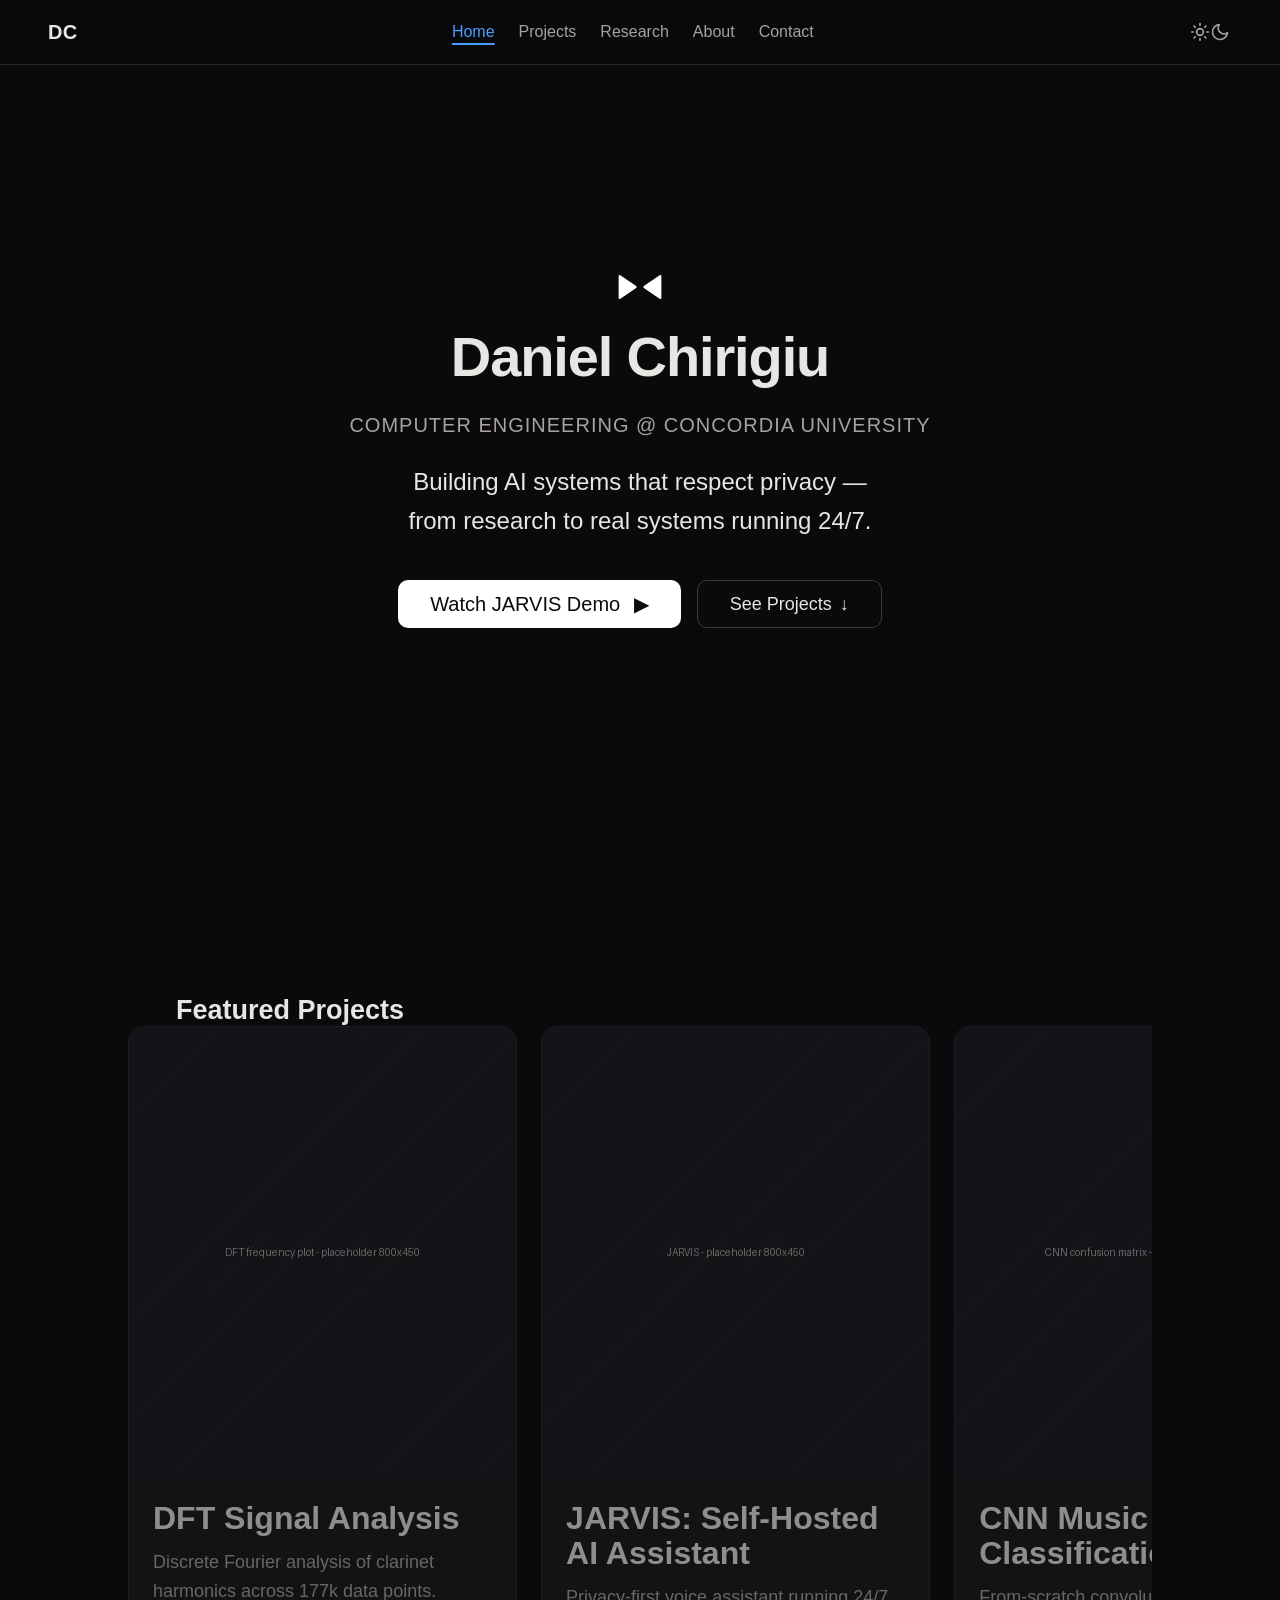
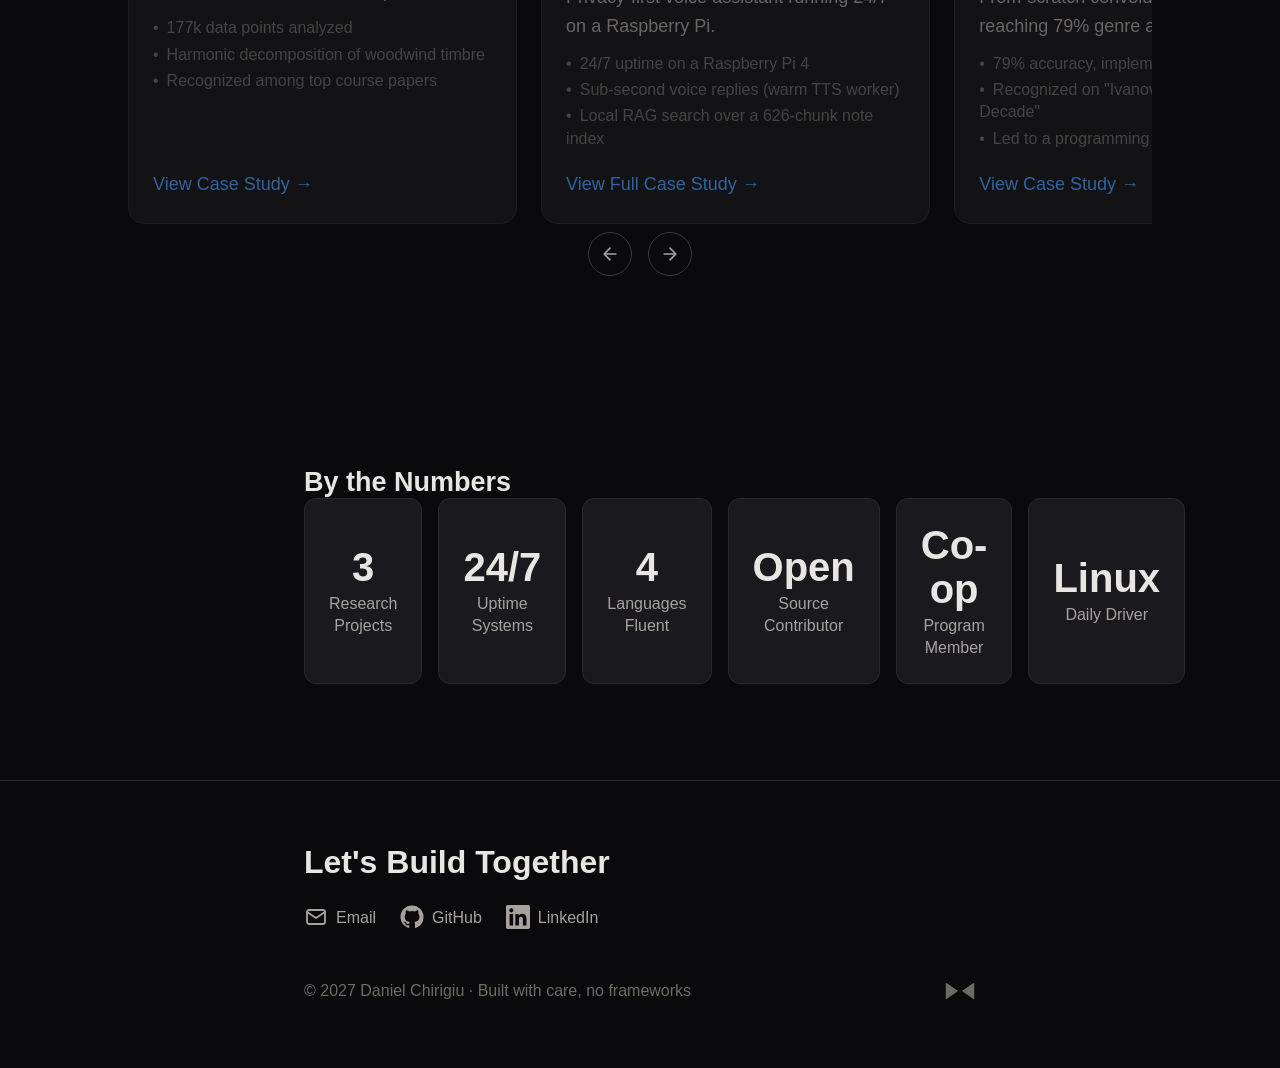
==== index.html @ c6d34c37 "Phase 2: Layout & responsive grid — nav, slider structure, stats, footer - Fixed top bar: DC brand, " ====
<!DOCTYPE html>
<html lang="en">
<head>
  <meta charset="UTF-8">
  <meta name="viewport" content="width=device-width, initial-scale=1">
  <title>Daniel Chirigiu — Computer Engineering Portfolio</title>
  <meta name="description" content="Computer Engineering student at Concordia University building AI systems that respect privacy — from research to real systems running 24/7.">
  <link rel="canonical" href="https://danielchirigiu.dev/">
  <meta name="color-scheme" content="dark light">
  <meta name="theme-color" content="#0a0a0c" media="(prefers-color-scheme: dark)">
  <meta name="theme-color" content="#faf9f7" media="(prefers-color-scheme: light)">
  <link rel="stylesheet" href="/styles.css">
</head>
<body>
  <a class="skip-link" href="#main">Skip to content</a>

  <header class="site-header">
    <div class="header-inner">
      <a class="brand" href="/" aria-label="Daniel Chirigiu — home">DC</a>
      <nav class="site-nav" aria-label="Primary">
        <ul class="nav-list" id="nav-list" role="list">
          <li><a href="/" aria-current="page">Home</a></li>
          <li><a href="/#projects">Projects</a></li>
          <li><a href="/research.html">Research</a></li>
          <li><a href="/about.html">About</a></li>
          <li><a href="/contact.html">Contact</a></li>
        </ul>
      </nav>
      <div class="header-actions">
        <button class="icon-btn theme-toggle" type="button" aria-label="Toggle color theme">
          <svg class="icon-sun" width="20" height="20" viewBox="0 0 24 24" fill="none" stroke="currentColor" stroke-width="2" stroke-linecap="round" aria-hidden="true">
            <circle cx="12" cy="12" r="4"/>
            <path d="M12 2v2m0 16v2M4.9 4.9l1.4 1.4m11.4 11.4 1.4 1.4M2 12h2m16 0h2M4.9 19.1l1.4-1.4M17.7 6.3l1.4-1.4"/>
          </svg>
          <svg class="icon-moon" width="20" height="20" viewBox="0 0 24 24" fill="none" stroke="currentColor" stroke-width="2" stroke-linecap="round" stroke-linejoin="round" aria-hidden="true">
            <path d="M21 12.8A9 9 0 1 1 11.2 3a7 7 0 0 0 9.8 9.8Z"/>
          </svg>
        </button>
        <button class="icon-btn menu-toggle" type="button" aria-expanded="false" aria-controls="nav-list" aria-label="Open menu">
          <svg width="20" height="20" viewBox="0 0 24 24" fill="none" stroke="currentColor" stroke-width="2" stroke-linecap="round" aria-hidden="true">
            <path d="M4 7h16M4 12h16M4 17h16"/>
          </svg>
        </button>
      </div>
    </div>
  </header>
  <div class="nav-backdrop" hidden></div>

  <main id="main">
    <section class="hero" aria-labelledby="hero-title">
      <svg class="hero-mark" viewBox="0 0 64 40" fill="none" aria-hidden="true" focusable="false">
        <path d="M5 5.5 26 20 5 34.5Z" fill="currentColor" stroke="currentColor" stroke-width="3" stroke-linejoin="round"/>
        <path d="M59 5.5 38 20 59 34.5Z" fill="currentColor" stroke="currentColor" stroke-width="3" stroke-linejoin="round"/>
      </svg>
      <h1 class="hero-title" id="hero-title">Daniel Chirigiu</h1>
      <p class="hero-subtitle">Computer Engineering @ Concordia University</p>
      <p class="hero-tagline">Building AI systems that respect privacy — from research to real systems running 24/7.</p>
      <div class="hero-actions">
        <a class="btn btn-primary" href="/jarvis.html">Watch JARVIS Demo&nbsp;<span aria-hidden="true">▶</span></a>
        <a class="btn btn-ghost" href="#projects">See Projects <span aria-hidden="true">↓</span></a>
      </div>
    </section>

    <section class="section container container-lg" id="projects" aria-labelledby="projects-title">
      <h2 id="projects-title">Featured Projects</h2>
      <div class="slider-region">
        <ul class="slider-track" id="slider-track" role="list" aria-roledescription="carousel" aria-label="Featured projects">
          <li class="slider-card" data-index="0">
            <div class="card-media">
              <img src="/assets/images/dft-thumb.webp" alt="DFT signal analysis — frequency-domain plot of clarinet harmonics" width="800" height="450" loading="lazy" decoding="async">
            </div>
            <div class="card-body">
              <h3 class="card-title">DFT Signal Analysis</h3>
              <p class="card-desc">Discrete Fourier analysis of clarinet harmonics across 177k data points.</p>
              <ul class="card-metrics">
                <li>177k data points analyzed</li>
                <li>Harmonic decomposition of woodwind timbre</li>
                <li>Recognized among top course papers</li>
              </ul>
              <a class="card-link" href="/research.html#dft">View Case Study <span aria-hidden="true">→</span></a>
            </div>
          </li>
          <li class="slider-card" data-index="1">
            <div class="card-media">
              <img src="/assets/images/jarvis-thumb.webp" alt="JARVIS voice assistant chat interface on a phone" width="800" height="450" loading="lazy" decoding="async">
            </div>
            <div class="card-body">
              <h3 class="card-title">JARVIS: Self-Hosted AI Assistant</h3>
              <p class="card-desc">Privacy-first voice assistant running 24/7 on a Raspberry Pi.</p>
              <ul class="card-metrics">
                <li>24/7 uptime on a Raspberry Pi 4</li>
                <li>Sub-second voice replies (warm TTS worker)</li>
                <li>Local RAG search over a 626-chunk note index</li>
              </ul>
              <a class="card-link" href="/jarvis.html">View Full Case Study <span aria-hidden="true">→</span></a>
            </div>
          </li>
          <li class="slider-card" data-index="2">
            <div class="card-media">
              <img src="/assets/images/cnn-thumb.webp" alt="CNN music genre classification — confusion matrix heatmap" width="800" height="450" loading="lazy" decoding="async">
            </div>
            <div class="card-body">
              <h3 class="card-title">CNN Music Genre Classification</h3>
              <p class="card-desc">From-scratch convolutional network reaching 79% genre accuracy.</p>
              <ul class="card-metrics">
                <li>79% accuracy, implemented from scratch</li>
                <li>Recognized on "Ivanov's Top Papers of the Decade"</li>
                <li>Led to a programming assistant job offer</li>
              </ul>
              <a class="card-link" href="/research.html#cnn">View Case Study <span aria-hidden="true">→</span></a>
            </div>
          </li>
        </ul>
        <div class="slider-controls">
          <button class="slider-arrow slider-prev" type="button" aria-label="Previous project">
            <svg width="20" height="20" viewBox="0 0 24 24" fill="none" stroke="currentColor" stroke-width="2" stroke-linecap="round" stroke-linejoin="round" aria-hidden="true"><path d="M19 12H5m7-7-7 7 7 7"/></svg>
          </button>
          <div class="slider-dots" role="group" aria-label="Choose project">
            <button class="slider-dot" type="button" aria-label="Go to project 1: DFT Signal Analysis"></button>
            <button class="slider-dot" type="button" aria-label="Go to project 2: JARVIS"></button>
            <button class="slider-dot" type="button" aria-label="Go to project 3: CNN Music Genre Classification"></button>
          </div>
          <button class="slider-arrow slider-next" type="button" aria-label="Next project">
            <svg width="20" height="20" viewBox="0 0 24 24" fill="none" stroke="currentColor" stroke-width="2" stroke-linecap="round" stroke-linejoin="round" aria-hidden="true"><path d="M5 12h14m-7-7 7 7-7 7"/></svg>
          </button>
        </div>
        <p class="slider-hint" aria-hidden="true">Swipe to navigate</p>
      </div>
    </section>

    <section class="section container" aria-labelledby="stats-title">
      <h2 id="stats-title">By the Numbers</h2>
      <div class="stats-grid">
        <div class="stat" data-reveal><span class="stat-value">3</span><span class="stat-label">Research Projects</span></div>
        <div class="stat" data-reveal><span class="stat-value">24/7</span><span class="stat-label">Uptime Systems</span></div>
        <div class="stat" data-reveal><span class="stat-value">4</span><span class="stat-label">Languages Fluent</span></div>
        <div class="stat" data-reveal><span class="stat-value">Open</span><span class="stat-label">Source Contributor</span></div>
        <div class="stat" data-reveal><span class="stat-value">Co-op</span><span class="stat-label">Program Member</span></div>
        <div class="stat" data-reveal><span class="stat-value">Linux</span><span class="stat-label">Daily Driver</span></div>
      </div>
    </section>
  </main>

  <footer class="site-footer">
    <div class="container">
      <h2 class="footer-cta">Let's Build Together</h2>
      <div class="footer-social">
        <a href="mailto:DanielChirigiu@gmail.com">
          <svg viewBox="0 0 24 24" fill="none" stroke="currentColor" stroke-width="1.8" stroke-linecap="round" stroke-linejoin="round" aria-hidden="true"><rect x="3" y="5" width="18" height="14" rx="2"/><path d="m3 7 9 6 9-6"/></svg>
          Email
        </a>
        <a href="https://github.com/danielchirigiu" rel="noopener noreferrer">
          <svg viewBox="0 0 24 24" fill="currentColor" aria-hidden="true"><path d="M12 .5A11.5 11.5 0 0 0 .5 12a11.5 11.5 0 0 0 7.86 10.92c.58.1.79-.25.79-.56v-2c-3.2.7-3.87-1.54-3.87-1.54-.53-1.33-1.28-1.69-1.28-1.69-1.05-.72.08-.7.08-.7 1.16.08 1.77 1.19 1.77 1.19 1.03 1.77 2.7 1.26 3.36.96.1-.75.4-1.26.73-1.55-2.55-.29-5.23-1.28-5.23-5.68 0-1.26.45-2.28 1.19-3.09-.12-.29-.52-1.46.11-3.05 0 0 .97-.31 3.18 1.18a11 11 0 0 1 5.8 0c2.2-1.49 3.17-1.18 3.17-1.18.63 1.59.23 2.76.11 3.05.74.81 1.19 1.83 1.19 3.09 0 4.41-2.69 5.38-5.25 5.66.41.36.78 1.06.78 2.14v3.17c0 .31.2.67.8.56A11.5 11.5 0 0 0 23.5 12 11.5 11.5 0 0 0 12 .5Z"/></svg>
          GitHub
        </a>
        <a href="https://www.linkedin.com/in/daniel-chirigiu" rel="noopener noreferrer">
          <svg viewBox="0 0 24 24" fill="currentColor" aria-hidden="true"><path d="M20.45 20.45h-3.55v-5.57c0-1.33-.03-3.04-1.85-3.04-1.86 0-2.14 1.45-2.14 2.94v5.67H9.35V9h3.41v1.56h.05a3.74 3.74 0 0 1 3.37-1.85c3.6 0 4.27 2.37 4.27 5.46v6.28ZM5.34 7.43a2.06 2.06 0 1 1 0-4.13 2.06 2.06 0 0 1 0 4.13ZM7.12 20.45H3.55V9h3.57v11.45ZM22.22 0H1.77C.79 0 0 .77 0 1.72v20.55C0 23.23.79 24 1.77 24h20.45c.98 0 1.78-.77 1.78-1.73V1.72C24 .77 23.2 0 22.22 0Z"/></svg>
          LinkedIn
        </a>
      </div>
      <div class="footer-meta">
        <span>© 2027 Daniel Chirigiu · Built with care, no frameworks</span>
        <svg class="footer-mark" viewBox="0 0 64 40" fill="none" aria-hidden="true" focusable="false">
          <path d="M5 5.5 26 20 5 34.5Z" fill="currentColor" stroke="currentColor" stroke-width="3" stroke-linejoin="round"/>
          <path d="M59 5.5 38 20 59 34.5Z" fill="currentColor" stroke="currentColor" stroke-width="3" stroke-linejoin="round"/>
        </svg>
      </div>
    </div>
  </footer>

</body>
</html>
---- styles.css ----
/* ==========================================================================
   Daniel Chirigiu — Portfolio
   Plain CSS, no frameworks. Design tokens per design spec §I.
   ========================================================================== */

/* --------------------------------------------------------------------------
   1. Design tokens
   -------------------------------------------------------------------------- */

:root {
  /* Background hierarchy — dark theme (default) */
  --bg-primary:   #0a0a0c;
  --bg-elevated:  #1a1a1e;
  --bg-overlay:   #252529;
  --bg-subtle:    #14141a;

  /* Text hierarchy */
  --text-primary:   #e8e6e3;
  --text-secondary: #a8a29e;
  --text-tertiary:  #6e6a66;

  /* Accent & interactive */
  --accent-primary: #ffffff;
  --accent-hover:   #f0f0f0;
  --accent-focus:   #4a9eff;

  /* Semantic */
  --border-subtle: #2a2a2e;
  --border-strong: #3a3a3e;
  --success:       #6abf69;
  --error:         #e85c5c;

  /* Shadows (elevation) */
  --shadow-card:  0 8px 24px rgb(0 0 0 / 0.35);
  --shadow-cta:   0 4px 16px rgb(0 0 0 / 0.4);

  /* Type — system fonts only (spec §3.6: zero network cost) */
  --font-body: -apple-system, BlinkMacSystemFont, "Segoe UI",
               Roboto, "Helvetica Neue", Arial, sans-serif;
  --font-mono: ui-monospace, "Cascadia Mono", "SF Mono", Menlo,
               "Consolas", "Liberation Mono", monospace;

  /* Fluid type scale, 1.25 ratio (spec §1.2) */
  --text-xs:  clamp(0.75rem,  0.7rem + 0.25vw,  0.875rem);
  --text-sm:  clamp(0.875rem, 0.8rem + 0.375vw, 1rem);
  --text-base: clamp(1rem,    0.95rem + 0.5vw,  1.125rem);
  --text-lg:  clamp(1.125rem, 1rem + 0.625vw,   1.25rem);
  --text-xl:  clamp(1.25rem,  1.1rem + 0.75vw,  1.5rem);
  --text-2xl: clamp(1.5rem,   1.3rem + 1vw,     2rem);
  --text-3xl: clamp(2rem,     1.7rem + 1.5vw,   2.5rem);
  --text-4xl: clamp(2.5rem,   2rem + 2.5vw,     3.5rem);

  /* Line heights */
  --leading-tight: 1.1;
  --leading-body:  1.6;
  --leading-ui:    1.4;

  /* Spacing — 8px base grid (spec §1.3) */
  --space-0:  0;
  --space-1:  0.25rem;
  --space-2:  0.5rem;
  --space-3:  0.75rem;
  --space-4:  1rem;
  --space-5:  1.5rem;
  --space-6:  2rem;
  --space-8:  3rem;
  --space-10: 4rem;
  --space-12: 6rem;
  --space-16: 8rem;

  /* Container widths */
  --container-sm: 640px;
  --container-md: 768px;
  --container-lg: 1024px;
  --container-xl: 1280px;

  /* Page padding: 24px mobile → 48px desktop */
  --padding-page: clamp(1.5rem, 5vw, 3rem);

  /* Motion tokens — derived from hero sequence (spec §2.1):
     ease-spring for the bowtie reveal, ease-out for text slides,
     100ms stat stagger (spec §2.1 Quick Stats). Not tabulated in
     spec §I, so values are inferred from the sequence timings. */
  --dur-fast:   200ms;
  --dur-base:   300ms;
  --dur-slow:   500ms;
  --dur-reveal: 800ms;
  --ease-out:   cubic-bezier(0.22, 1, 0.36, 1);
  --ease-spring: cubic-bezier(0.34, 1.56, 0.64, 1);
  --stagger:    100ms;

  color-scheme: dark;
}

/* Light theme — calm off-white (spec §1.1) */
[data-theme="light"] {
  --bg-primary:   #faf9f7;
  --bg-elevated:  #ffffff;
  --bg-overlay:   #f5f4f2;
  --bg-subtle:    #efeee8;

  --text-primary:   #1a1a1e;
  --text-secondary: #5a5a5e;
  --text-tertiary:  #8a8a8e;

  --accent-primary: #0a0a0c;
  --accent-hover:   #2a2a2e;
  --accent-focus:   #2563eb;

  --border-subtle: #e5e4e0;
  --border-strong: #d5d4d0;
  --success:       #16a34a;
  --error:         #dc2626;

  --shadow-card: 0 8px 24px rgb(0 0 0 / 0.08);
  --shadow-cta:  0 4px 16px rgb(0 0 0 / 0.12);

  color-scheme: light;
}

/* --------------------------------------------------------------------------
   2. Reset
   -------------------------------------------------------------------------- */

*,
*::before,
*::after {
  box-sizing: border-box;
}

* {
  margin: 0;
}

html {
  -webkit-text-size-adjust: 100%;
  scroll-behavior: smooth;
}

body {
  min-height: 100svh;
  font-family: var(--font-body);
  font-size: var(--text-base);
  line-height: var(--leading-body);
  font-weight: 400;
  color: var(--text-primary);
  background-color: var(--bg-primary);
  -webkit-font-smoothing: antialiased;
  text-rendering: optimizeLegibility;
}

img,
picture,
svg,
video {
  display: block;
  max-width: 100%;
}

button,
input,
select,
textarea {
  font: inherit;
  color: inherit;
}

button {
  background: none;
  border: none;
  padding: 0;
  cursor: pointer;
}

a {
  color: inherit;
}

ul[role="list"],
ol[role="list"] {
  list-style: none;
  padding: 0;
}

h1, h2, h3, h4, h5, h6 {
  line-height: var(--leading-tight);
  font-weight: 600;
  overflow-wrap: break-word;
}

code, pre, kbd, samp {
  font-family: var(--font-mono);
}

/* Fixed-header anchor offset without JS */
[id] {
  scroll-margin-top: 5rem;
}

/* --------------------------------------------------------------------------
   3. Accessibility helpers
   -------------------------------------------------------------------------- */

:focus-visible {
  outline: 2px solid var(--accent-focus);
  outline-offset: 3px;
  border-radius: 2px;
}

.visually-hidden {
  position: absolute;
  width: 1px;
  height: 1px;
  padding: 0;
  margin: -1px;
  overflow: hidden;
  clip: rect(0 0 0 0);
  white-space: nowrap;
  border: 0;
}

.skip-link {
  position: absolute;
  top: var(--space-2);
  left: var(--space-2);
  z-index: 100;
  padding: var(--space-2) var(--space-4);
  background: var(--accent-primary);
  color: var(--bg-primary);
  border-radius: 6px;
  font-weight: 500;
  text-decoration: none;
  transform: translateY(-200%);
}

.skip-link:focus {
  transform: translateY(0);
}

/* --------------------------------------------------------------------------
   4. Layout primitives
   -------------------------------------------------------------------------- */

.container {
  width: 100%;
  max-width: var(--container-md);
  margin-inline: auto;
  padding-inline: var(--padding-page);
}

.container-lg {
  max-width: var(--container-lg);
}

.container-xl {
  max-width: var(--container-xl);
}

.section {
  padding-block: var(--space-12);
}

.section > .container > h2,
.section-head h2 {
  font-size: var(--text-2xl);
  margin-bottom: var(--space-8);
}

/* --------------------------------------------------------------------------
   5. Hero
   -------------------------------------------------------------------------- */

.hero {
  min-height: 100svh;
  display: flex;
  flex-direction: column;
  align-items: center;
  justify-content: center;
  text-align: center;
  padding: var(--space-12) var(--padding-page);
  gap: var(--space-5);
}

.hero-mark {
  width: 48px;
  height: auto;
  color: var(--accent-primary);
}

.hero-title {
  font-size: var(--text-4xl);
  font-weight: 700;
  letter-spacing: -0.02em;
}

.hero-subtitle {
  font-size: var(--text-lg);
  font-weight: 400;
  color: var(--text-secondary);
  text-transform: uppercase;
  letter-spacing: 0.05em;
  line-height: var(--leading-ui);
}

.hero-tagline {
  font-size: var(--text-xl);
  font-weight: 400;
  max-width: 24em;
  color: var(--text-primary);
  text-wrap: balance;
}

.hero-actions {
  display: flex;
  flex-wrap: wrap;
  justify-content: center;
  align-items: center;
  gap: var(--space-4);
  margin-top: var(--space-4);
}

/* --------------------------------------------------------------------------
   6. Buttons
   -------------------------------------------------------------------------- */

.btn {
  display: inline-flex;
  align-items: center;
  justify-content: center;
  gap: var(--space-2);
  min-height: 48px;
  padding: 0 var(--space-6);
  border-radius: 10px;
  text-decoration: none;
  font-weight: 500;
  line-height: var(--leading-ui);
  transition:
    transform var(--dur-fast) var(--ease-out),
    box-shadow var(--dur-fast) var(--ease-out),
    background-color var(--dur-fast) var(--ease-out),
    border-color var(--dur-fast) var(--ease-out),
    color var(--dur-fast) var(--ease-out);
}

.btn-primary {
  background: var(--accent-primary);
  color: var(--bg-primary);
  font-size: var(--text-lg);
}

.btn-primary:hover {
  background: var(--accent-hover);
  transform: scale(1.02);
  box-shadow: var(--shadow-cta);
}

.btn-primary:active {
  transform: scale(0.99);
}

.btn-ghost {
  border: 1px solid var(--border-strong);
  color: var(--text-primary);
  font-size: var(--text-base);
  background: transparent;
}

.btn-ghost:hover {
  border-color: var(--text-tertiary);
  background: var(--bg-elevated);
}

/* --------------------------------------------------------------------------
   7. Header & navigation
   -------------------------------------------------------------------------- */

.site-header {
  position: fixed;
  top: 0;
  left: 0;
  right: 0;
  z-index: 40;
  background: color-mix(in srgb, var(--bg-primary) 82%, transparent);
  -webkit-backdrop-filter: blur(12px);
  backdrop-filter: blur(12px);
  border-bottom: 1px solid var(--border-subtle);
}

.header-inner {
  max-width: var(--container-xl);
  margin-inline: auto;
  padding-inline: var(--padding-page);
  min-height: 64px;
  display: flex;
  align-items: center;
  justify-content: space-between;
  gap: var(--space-4);
}

.brand {
  font-weight: 700;
  font-size: var(--text-lg);
  letter-spacing: 0.02em;
  text-decoration: none;
  color: var(--text-primary);
}

.nav-list {
  display: flex;
  align-items: center;
  gap: var(--space-5);
  font-size: var(--text-sm);
  line-height: var(--leading-ui);
}

.nav-list a {
  text-decoration: none;
  color: var(--text-secondary);
  padding-block: var(--space-2);
  transition: color var(--dur-fast) var(--ease-out);
}

.nav-list a:hover {
  color: var(--text-primary);
}

.nav-list a[aria-current="page"] {
  color: var(--accent-focus);
  text-decoration: underline;
  text-underline-offset: 6px;
  text-decoration-thickness: 2px;
}

.header-actions {
  display: flex;
  align-items: center;
  gap: var(--space-2);
}

.icon-btn {
  display: inline-flex;
  align-items: center;
  justify-content: center;
  width: 44px;
  height: 44px;
  border-radius: 10px;
  color: var(--text-secondary);
  transition: color var(--dur-fast) var(--ease-out),
              background-color var(--dur-fast) var(--ease-out);
}

.icon-btn:hover {
  color: var(--text-primary);
  background: var(--bg-elevated);
}

.menu-toggle {
  display: none;
}

/* Mobile: nav list becomes a slide-in overlay (spec §2.6) */
.nav-backdrop {
  position: fixed;
  inset: 0;
  z-index: 50;
  background: rgb(0 0 0 / 0.5);
  -webkit-backdrop-filter: blur(8px);
  backdrop-filter: blur(8px);
  opacity: 0;
  visibility: hidden;
  transition: opacity var(--dur-base) var(--ease-out),
              visibility var(--dur-base);
}

@media (max-width: 899px) {
  .menu-toggle {
    display: inline-flex;
  }

  .nav-list {
    position: fixed;
    top: 0;
    right: 0;
    z-index: 60;
    height: 100dvh;
    width: min(320px, 85vw);
    flex-direction: column;
    align-items: flex-start;
    gap: var(--space-5);
    padding: var(--space-12) var(--space-6) var(--space-6);
    background: var(--bg-overlay);
    border-left: 1px solid var(--border-subtle);
    box-shadow: var(--shadow-card);
    transform: translateX(105%);
    transition: transform var(--dur-base) var(--ease-out);
    font-size: var(--text-xl);
  }

  .nav-list a {
    color: var(--text-primary);
  }

  body.menu-open .nav-list {
    transform: none;
  }

  body.menu-open .nav-backdrop {
    opacity: 1;
    visibility: visible;
  }
}

/* No-JS fallback: hamburger hidden, nav links render inline */
body:not(.js) .menu-toggle,
body:not(.js) .nav-backdrop {
  display: none;
}

@media (max-width: 899px) {
  body:not(.js) .nav-list {
    position: static;
    transform: none;
    flex-direction: row;
    flex-wrap: wrap;
    height: auto;
    width: auto;
    padding: 0;
    background: none;
    border: 0;
    box-shadow: none;
    font-size: var(--text-sm);
    gap: var(--space-4);
  }
}

/* --------------------------------------------------------------------------
   8. Projects slider (structure now; interaction JS in Phase 3)
   -------------------------------------------------------------------------- */

.slider-region {
  position: relative;
}

.slider-track {
  display: flex;
  gap: var(--space-5);
  list-style: none;
  padding: var(--space-2) var(--padding-page) var(--space-6);
  margin-inline: calc(var(--padding-page) * -1);
  overflow-x: auto;
  scroll-snap-type: x mandatory;
  -webkit-overflow-scrolling: touch;
  scrollbar-width: none;
}

.slider-track::-webkit-scrollbar {
  display: none;
}

.slider-card {
  flex: 0 0 86%;
  scroll-snap-align: center;
  display: flex;
  flex-direction: column;
  background: var(--bg-elevated);
  border: 1px solid var(--border-subtle);
  border-radius: 16px;
  overflow: hidden;
  opacity: 0.6;
  transition: opacity var(--dur-base) var(--ease-out),
              transform var(--dur-base) var(--ease-out),
              border-color var(--dur-base) var(--ease-out);
}

.slider-card.centered {
  opacity: 1;
  border-color: var(--border-strong);
}

@media (min-width: 1024px) {
  .slider-card {
    flex-basis: 38%;
  }

  .slider-card.centered {
    transform: scale(1.05);
  }
}

.card-media img {
  width: 100%;
  aspect-ratio: 16 / 9;
  object-fit: cover;
  background: var(--bg-subtle);
}

.card-body {
  display: flex;
  flex-direction: column;
  gap: var(--space-3);
  padding: var(--space-5);
  flex: 1;
}

.card-title {
  font-size: var(--text-2xl);
}

.card-desc {
  color: var(--text-secondary);
}

.card-metrics {
  list-style: none;
  padding: 0;
  margin: 0;
  display: grid;
  gap: var(--space-1);
  font-size: var(--text-sm);
  color: var(--text-tertiary);
  line-height: var(--leading-ui);
}

.card-metrics li::before {
  content: "•";
  margin-inline-end: var(--space-2);
  color: var(--text-tertiary);
}

.card-link {
  margin-top: auto;
  padding-top: var(--space-2);
  color: var(--accent-focus);
  font-weight: 500;
  text-decoration: none;
}

.card-link:hover {
  text-decoration: underline;
  text-underline-offset: 4px;
}

.slider-controls {
  display: flex;
  align-items: center;
  justify-content: center;
  gap: var(--space-4);
  margin-top: var(--space-2);
}

.slider-arrow {
  display: none;
  width: 44px;
  height: 44px;
  border: 1px solid var(--border-strong);
  border-radius: 50%;
  color: var(--text-secondary);
  align-items: center;
  justify-content: center;
  transition: color var(--dur-fast) var(--ease-out),
              border-color var(--dur-fast) var(--ease-out),
              background-color var(--dur-fast) var(--ease-out);
}

.slider-arrow:hover {
  color: var(--text-primary);
  border-color: var(--text-tertiary);
  background: var(--bg-elevated);
}

@media (min-width: 768px) {
  .slider-arrow {
    display: inline-flex;
  }
}

.slider-dots {
  display: flex;
  justify-content: center;
  gap: var(--space-2);
  margin-top: var(--space-4);
  padding: 0;
}

.slider-dot {
  width: 44px;
  height: 44px;
  display: inline-flex;
  align-items: center;
  justify-content: center;
  border-radius: 50%;
}

.slider-dot::before {
  content: "";
  width: 8px;
  height: 8px;
  border-radius: 50%;
  background: var(--border-strong);
  transition: background-color var(--dur-fast) var(--ease-out),
              transform var(--dur-fast) var(--ease-out);
}

.slider-dot[aria-current="true"]::before {
  background: var(--accent-primary);
  transform: scale(1.25);
}

@media (min-width: 768px) {
  .slider-dots,
  .slider-hint {
    display: none;
  }
}

.slider-hint {
  margin-top: var(--space-2);
  text-align: center;
  font-size: var(--text-xs);
  color: var(--text-tertiary);
}

/* --------------------------------------------------------------------------
   9. Quick stats
   -------------------------------------------------------------------------- */

.stats-grid {
  display: grid;
  grid-template-columns: repeat(2, 1fr);
  gap: var(--space-4);
}

.stat {
  background: var(--bg-elevated);
  border: 1px solid var(--border-subtle);
  border-radius: 12px;
  padding: var(--space-5);
  text-align: center;
  display: grid;
  gap: var(--space-1);
  align-content: center;
}

.stat-value {
  font-size: var(--text-3xl);
  font-weight: 600;
  line-height: var(--leading-tight);
}

.stat-label {
  font-size: var(--text-sm);
  color: var(--text-secondary);
  line-height: var(--leading-ui);
}

@media (min-width: 768px) {
  .stats-grid {
    grid-template-columns: repeat(3, 1fr);
  }
}

@media (min-width: 1024px) {
  .stats-grid {
    grid-template-columns: repeat(6, 1fr);
  }
}

/* Scroll reveal — hidden state only when JS is present */
html.js [data-reveal] {
  opacity: 0;
  transform: translateY(16px);
  transition: opacity var(--dur-slow) var(--ease-out),
              transform var(--dur-slow) var(--ease-out);
}

html.js [data-reveal].in-view {
  opacity: 1;
  transform: none;
}

/* --------------------------------------------------------------------------
   10. Footer
   -------------------------------------------------------------------------- */

.site-footer {
  border-top: 1px solid var(--border-subtle);
  padding-block: var(--space-10);
}

.footer-cta {
  font-size: var(--text-2xl);
  margin-bottom: var(--space-5);
}

.footer-social {
  display: flex;
  flex-wrap: wrap;
  gap: var(--space-5);
  margin-bottom: var(--space-8);
}

.footer-social a {
  display: inline-flex;
  align-items: center;
  gap: var(--space-2);
  color: var(--text-secondary);
  text-decoration: none;
  font-size: var(--text-sm);
  transition: color var(--dur-fast) var(--ease-out);
}

.footer-social a:hover {
  color: var(--accent-focus);
}

.footer-social svg {
  width: 24px;
  height: 24px;
}

.footer-meta {
  display: flex;
  flex-wrap: wrap;
  align-items: center;
  gap: var(--space-4);
  font-size: var(--text-sm);
  color: var(--text-tertiary);
}

.footer-meta .footer-mark {
  width: 32px;
  height: auto;
  color: var(--text-tertiary);
  margin-inline-start: auto;
}

/* --------------------------------------------------------------------------
   11. Global reduced motion (spec: full support)
   -------------------------------------------------------------------------- */

@media (prefers-reduced-motion: reduce) {
  html {
    scroll-behavior: auto;
  }

  *,
  *::before,
  *::after {
    animation-duration: 0.01ms !important;
    animation-iteration-count: 1 !important;
    transition-duration: 0.01ms !important;
    scroll-behavior: auto !important;
  }
}
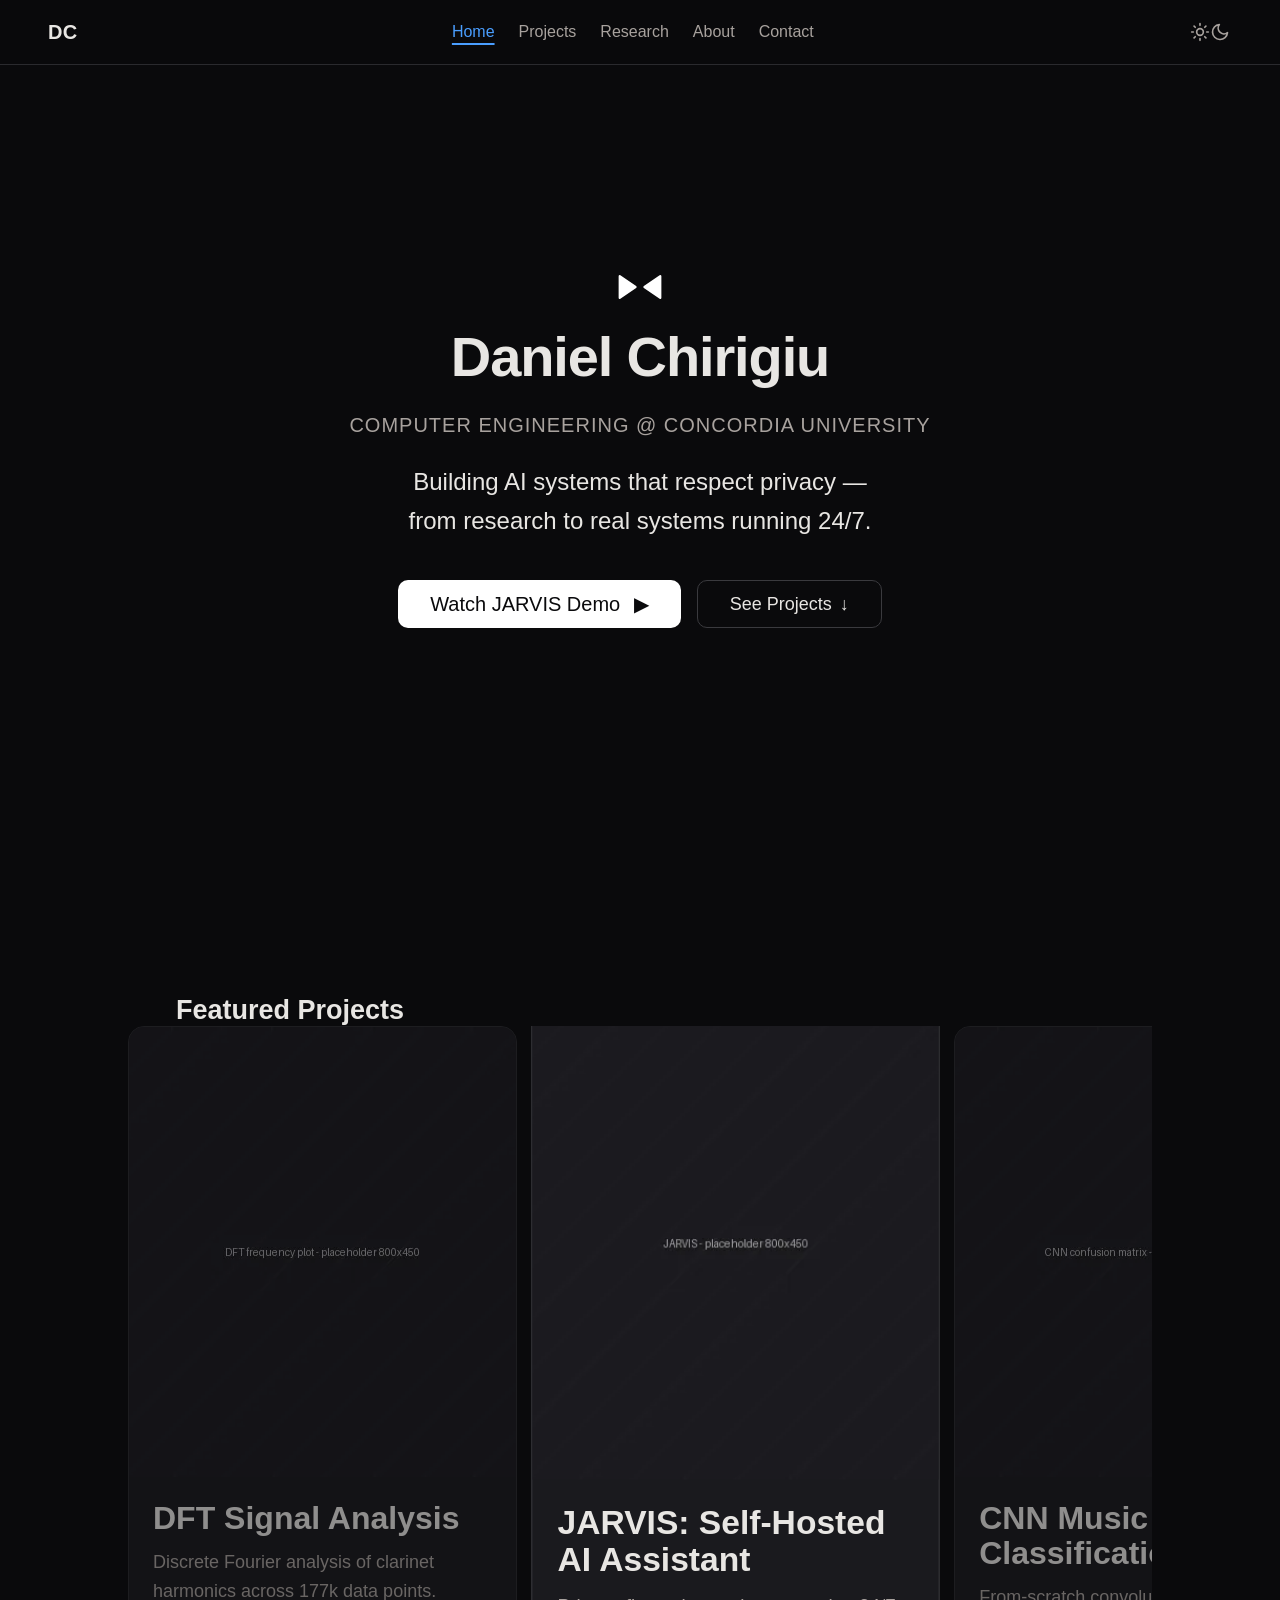
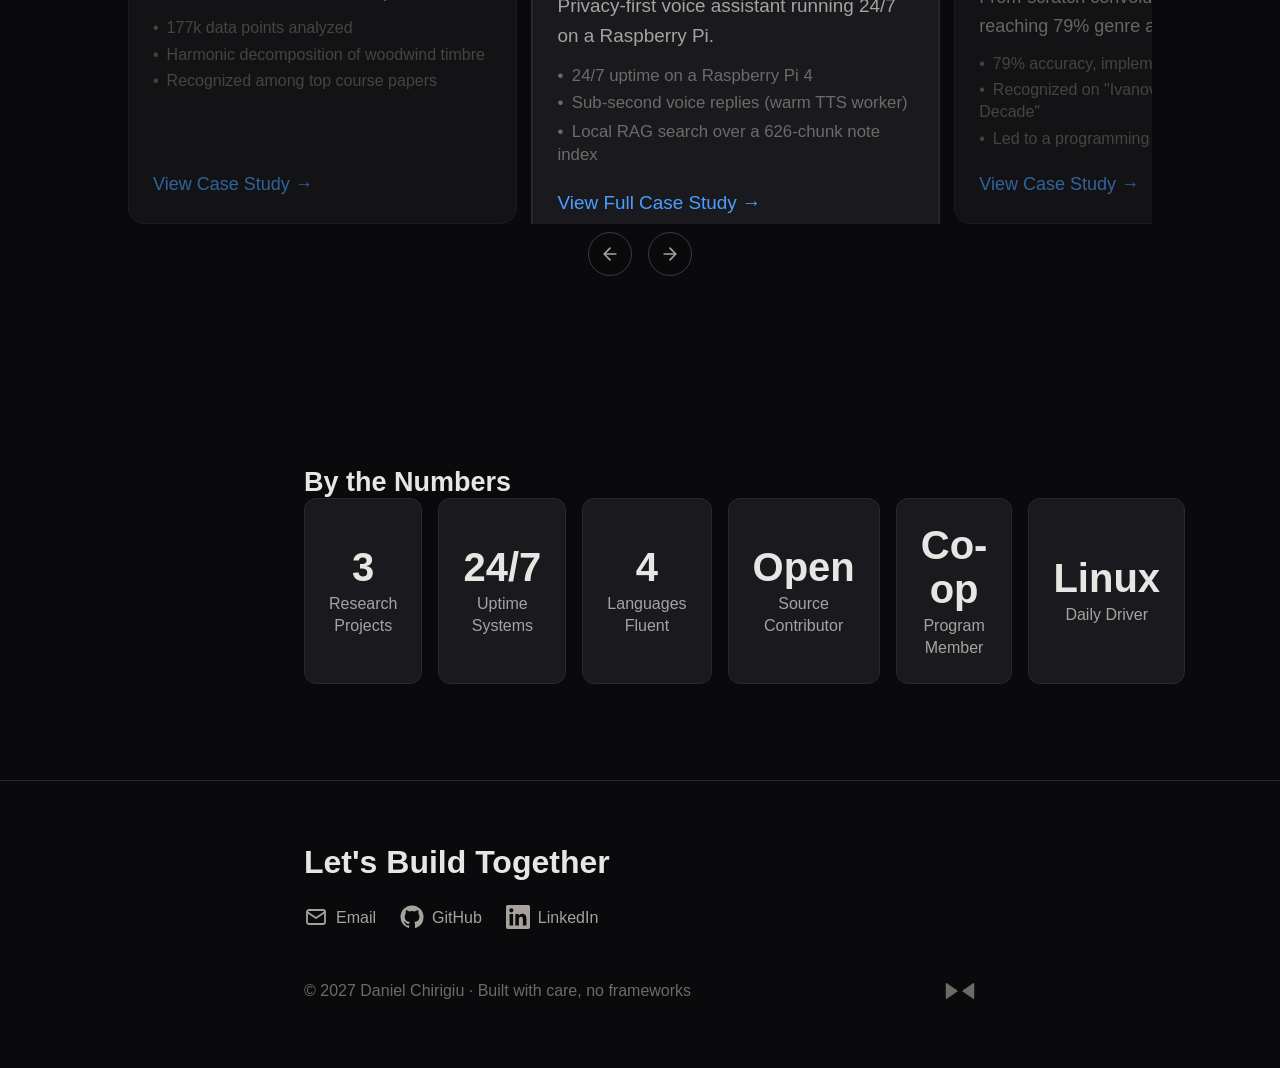
==== commit e5cd68eb: "Phase 3: Slider interaction + mobile menu JS - script.js (~2.5KB gz, spec budget <5KB): menu, slider" ====
--- a/index.html
+++ b/index.html
@@ -10,6 +10,8 @@
   <meta name="theme-color" content="#0a0a0c" media="(prefers-color-scheme: dark)">
   <meta name="theme-color" content="#faf9f7" media="(prefers-color-scheme: light)">
   <link rel="stylesheet" href="/styles.css">
+  <script>document.documentElement.classList.add('js');</script>
+  <script defer src="/script.js"></script>
 </head>
 <body>
   <a class="skip-link" href="#main">Skip to content</a>
@@ -64,7 +66,7 @@
     <section class="section container container-lg" id="projects" aria-labelledby="projects-title">
       <h2 id="projects-title">Featured Projects</h2>
       <div class="slider-region">
-        <ul class="slider-track" id="slider-track" role="list" aria-roledescription="carousel" aria-label="Featured projects">
+        <ul class="slider-track" id="slider-track" role="list" tabindex="0" aria-label="Featured projects — scroll horizontally or use arrow keys">
           <li class="slider-card" data-index="0">
             <div class="card-media">
               <img src="/assets/images/dft-thumb.webp" alt="DFT signal analysis — frequency-domain plot of clarinet harmonics" width="800" height="450" loading="lazy" decoding="async">
--- a/styles.css
+++ b/styles.css
@@ -462,7 +462,7 @@
 .nav-backdrop {
   position: fixed;
   inset: 0;
-  z-index: 50;
+  z-index: 30; /* below .site-header (40): menu + toggle stay above the backdrop */
   background: rgb(0 0 0 / 0.5);
   -webkit-backdrop-filter: blur(8px);
   backdrop-filter: blur(8px);
@@ -511,13 +511,13 @@
 }
 
 /* No-JS fallback: hamburger hidden, nav links render inline */
-body:not(.js) .menu-toggle,
-body:not(.js) .nav-backdrop {
+html:not(.js) .menu-toggle,
+html:not(.js) .nav-backdrop {
   display: none;
 }
 
 @media (max-width: 899px) {
-  body:not(.js) .nav-list {
+  html:not(.js) .nav-list {
     position: static;
     transform: none;
     flex-direction: row;
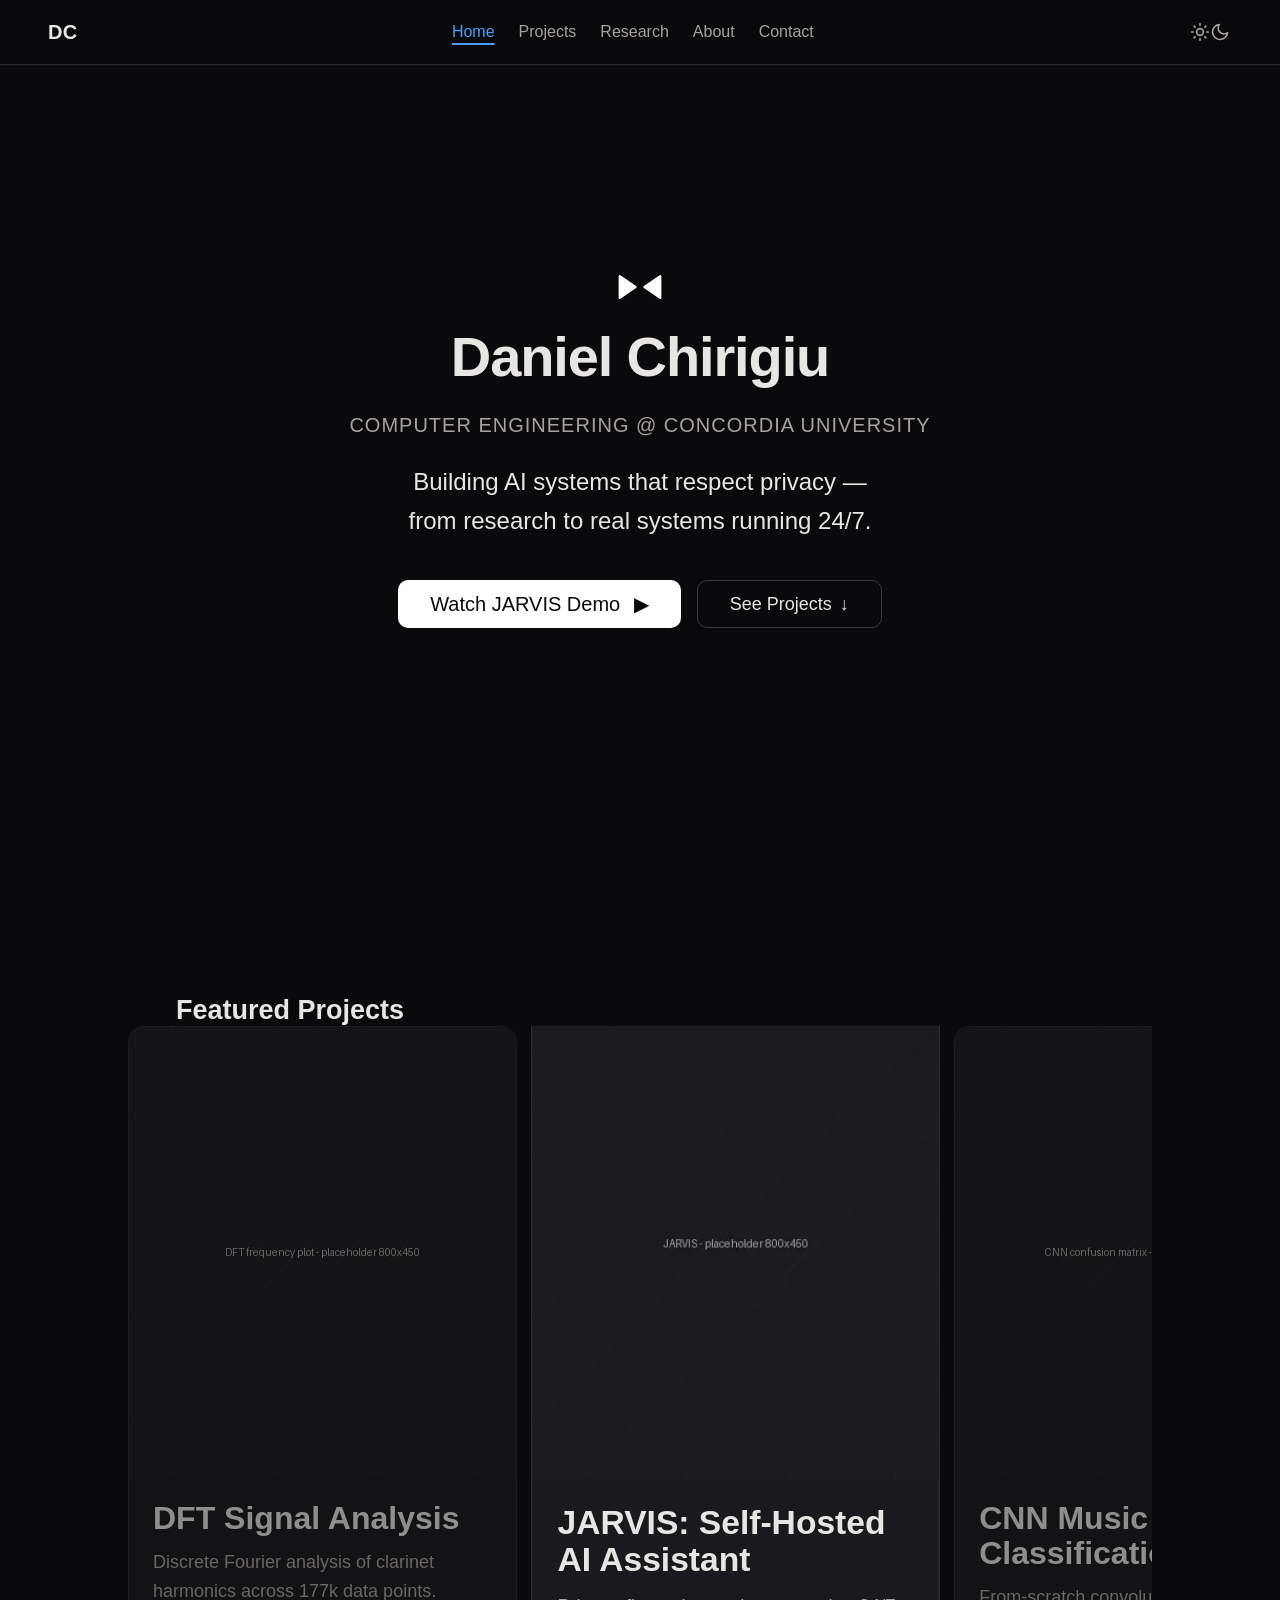
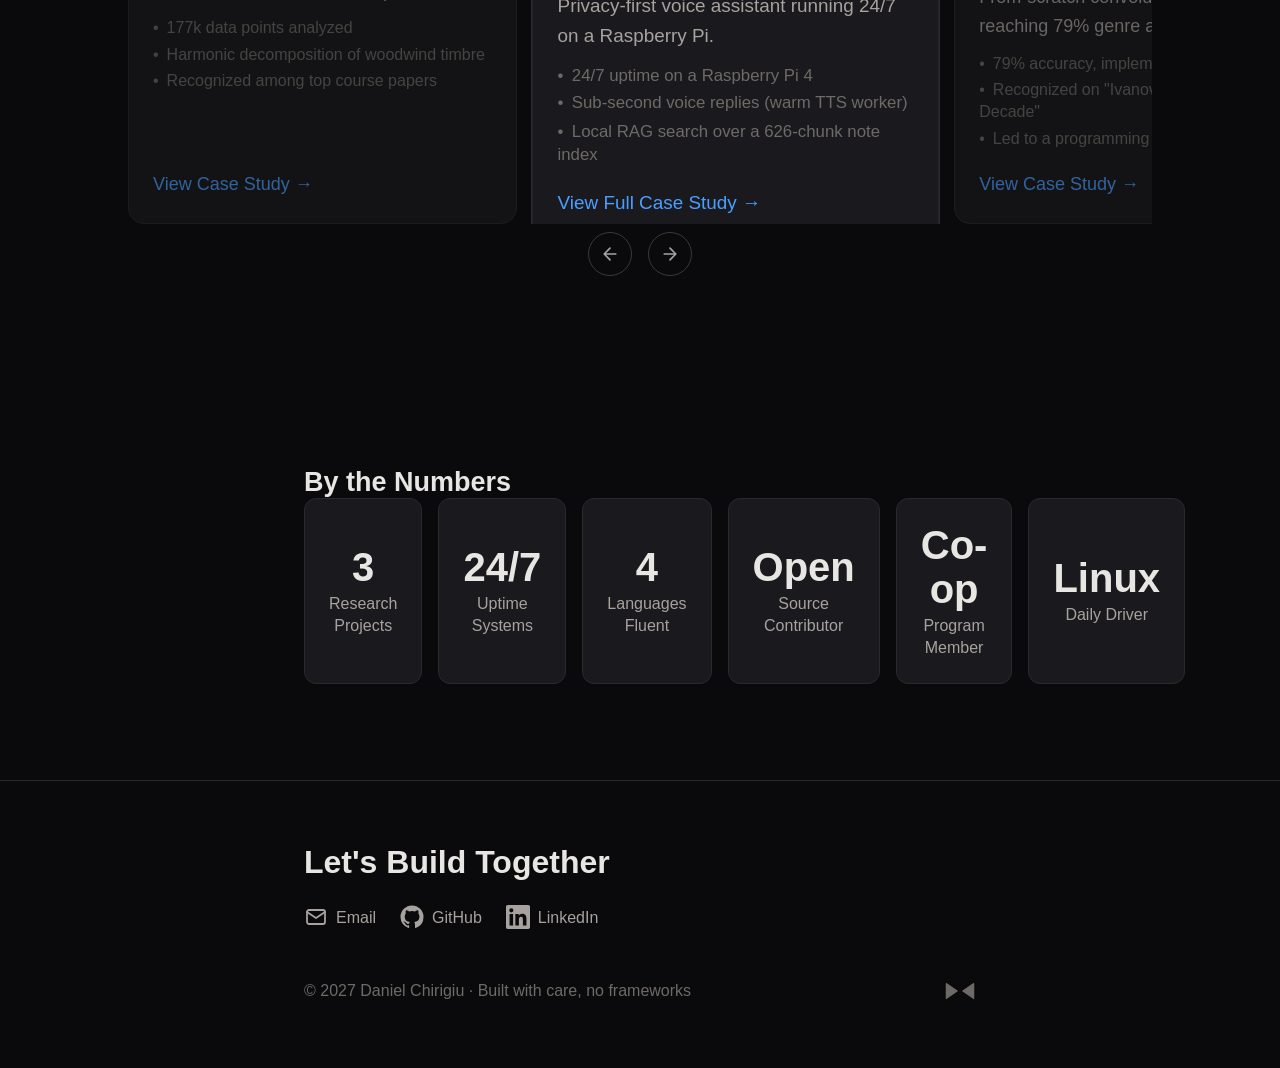
==== commit cdd181d8: "Phase 4: Hero intro animation - Pure-CSS timeline per spec 2.1: bowtie 300ms/800ms ease-spring,   na" ====
--- a/index.html
+++ b/index.html
@@ -10,7 +10,7 @@
   <meta name="theme-color" content="#0a0a0c" media="(prefers-color-scheme: dark)">
   <meta name="theme-color" content="#faf9f7" media="(prefers-color-scheme: light)">
   <link rel="stylesheet" href="/styles.css">
-  <script>document.documentElement.classList.add('js');</script>
+  <script>document.documentElement.classList.add('js');try{if(!sessionStorage.getItem('intro-seen')&&!matchMedia('(prefers-reduced-motion: reduce)').matches)document.documentElement.classList.add('intro-play')}catch(e){}</script>
   <script defer src="/script.js"></script>
 </head>
 <body>
--- a/styles.css
+++ b/styles.css
@@ -835,6 +835,43 @@
 }
 
 /* --------------------------------------------------------------------------
+   10b. Hero intro sequence (spec §2.1 timeline, §3.2 skip logic)
+        Plays only when <html> has .intro-play (first visit of the
+        session, motion allowed). Without JS: static, always visible.
+   -------------------------------------------------------------------------- */
+
+@keyframes hero-fade {
+  from { opacity: 0; }
+  to   { opacity: 1; }
+}
+
+@keyframes hero-rise {
+  from { opacity: 0; transform: translateY(14px); }
+  to   { opacity: 1; transform: none; }
+}
+
+html.intro-play .hero-mark {
+  opacity: 0;
+  animation: hero-fade var(--dur-reveal) var(--ease-spring) 300ms both;
+}
+
+html.intro-play .hero-title {
+  animation: hero-rise var(--dur-slow) var(--ease-out) 500ms both;
+}
+
+html.intro-play .hero-subtitle {
+  animation: hero-fade var(--dur-base) var(--ease-out) 700ms both;
+}
+
+html.intro-play .hero-tagline {
+  animation: hero-fade var(--dur-base) var(--ease-out) 900ms both;
+}
+
+html.intro-play .hero-actions {
+  animation: hero-fade var(--dur-fast) var(--ease-out) 1100ms both;
+}
+
+/* --------------------------------------------------------------------------
    11. Global reduced motion (spec: full support)
    -------------------------------------------------------------------------- */
 
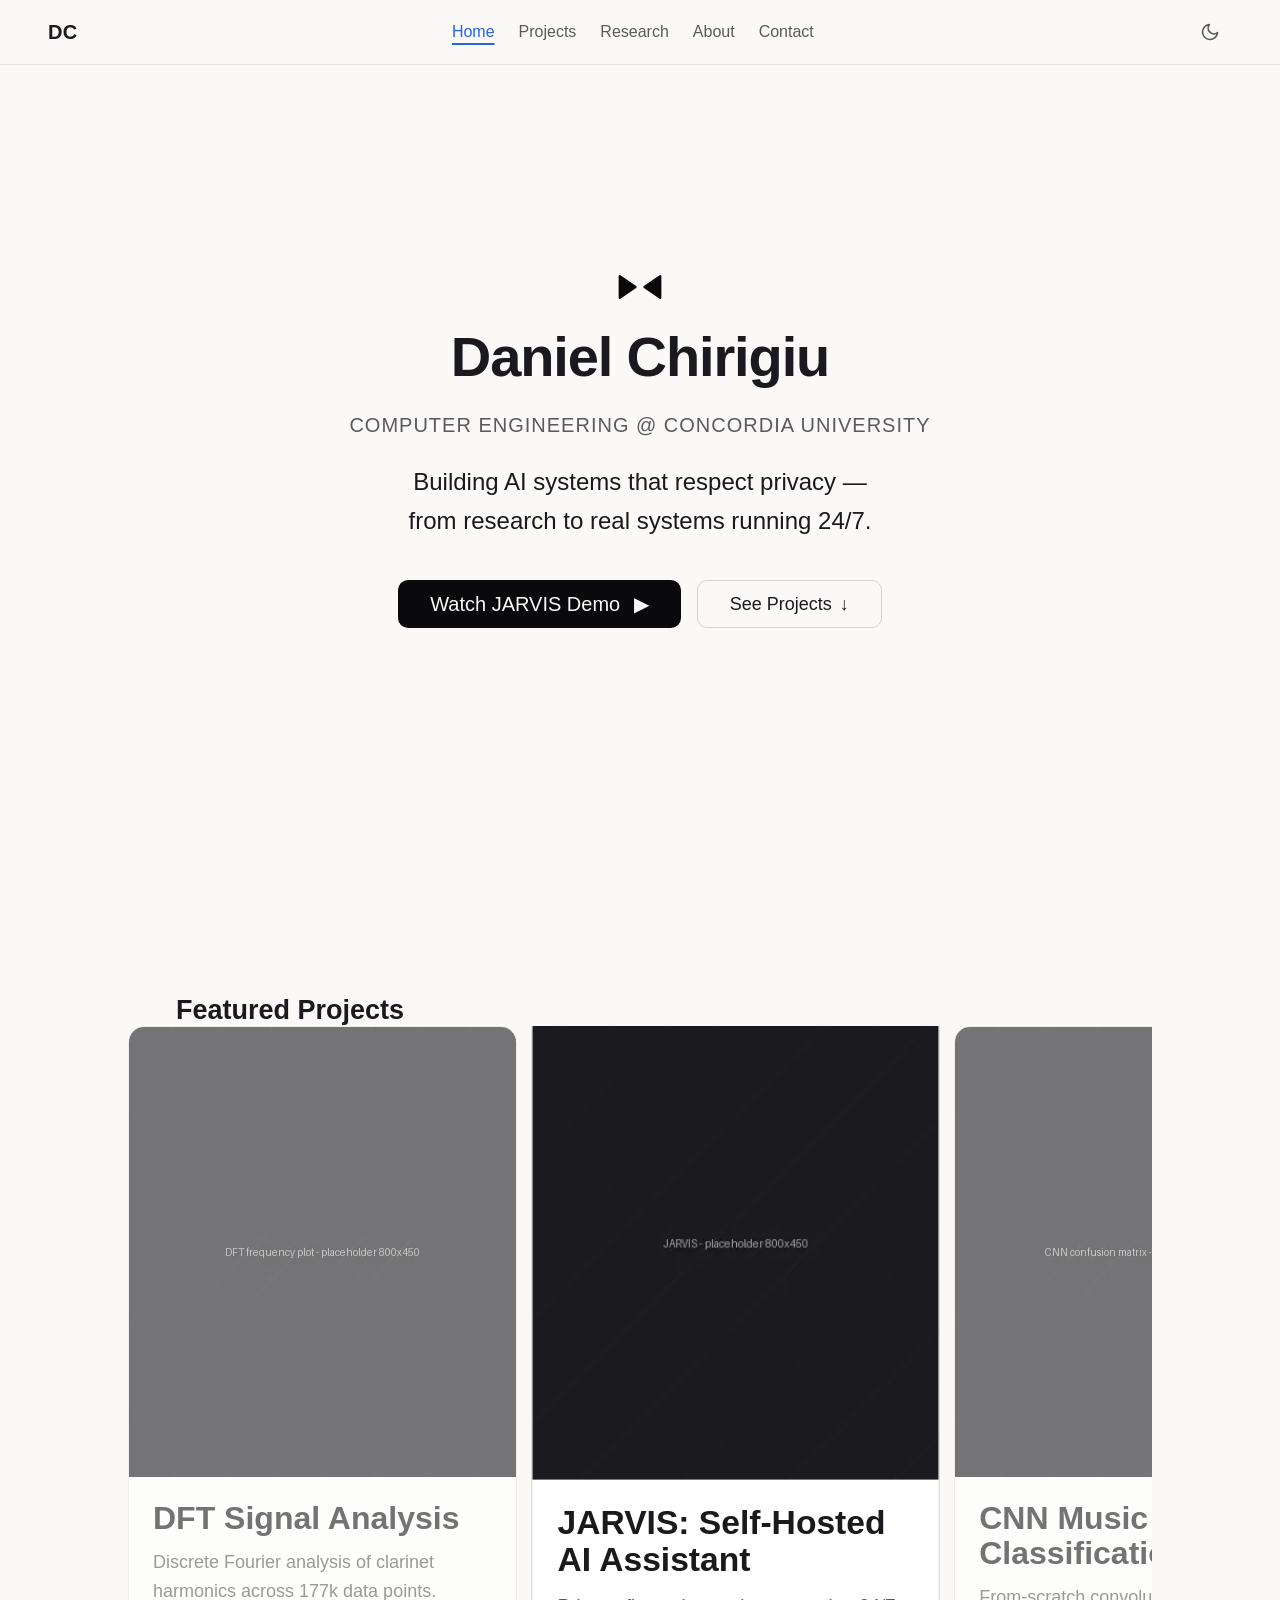
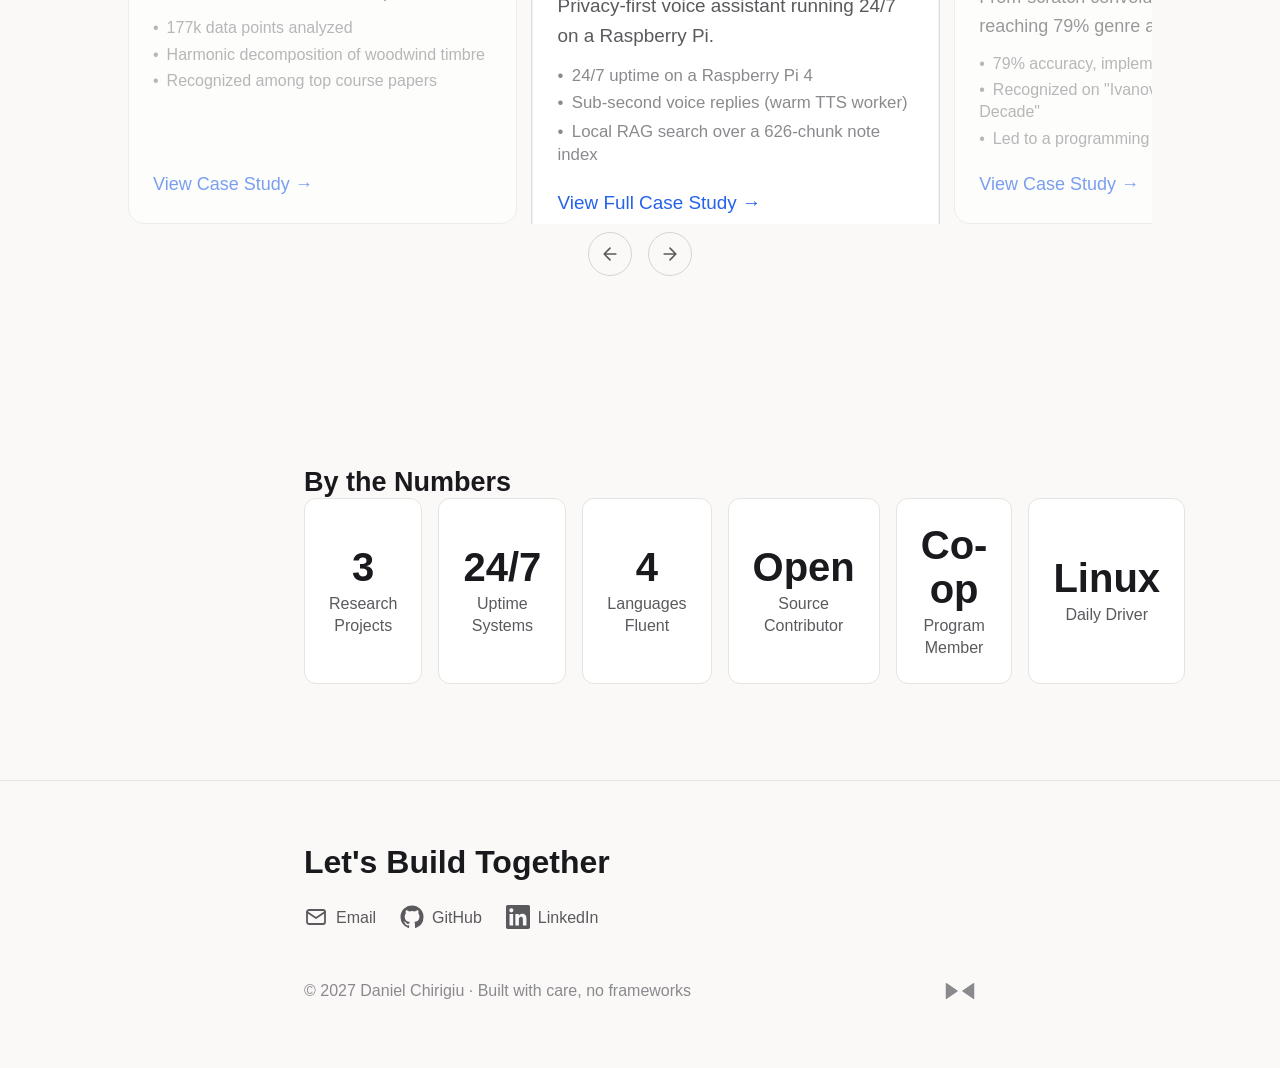
==== commit f50775cb: "Phase 5: Theme toggle (light/dark) - Inline pre-paint resolution: localStorage explicit choice, else" ====
--- a/index.html
+++ b/index.html
@@ -10,7 +10,17 @@
   <meta name="theme-color" content="#0a0a0c" media="(prefers-color-scheme: dark)">
   <meta name="theme-color" content="#faf9f7" media="(prefers-color-scheme: light)">
   <link rel="stylesheet" href="/styles.css">
-  <script>document.documentElement.classList.add('js');try{if(!sessionStorage.getItem('intro-seen')&&!matchMedia('(prefers-reduced-motion: reduce)').matches)document.documentElement.classList.add('intro-play')}catch(e){}</script>
+  <script>
+  document.documentElement.classList.add('js');
+  try {
+    var t = localStorage.getItem('theme');
+    if (t !== 'light' && t !== 'dark') t = matchMedia('(prefers-color-scheme: light)').matches ? 'light' : 'dark';
+    document.documentElement.dataset.theme = t;
+  } catch (e) { document.documentElement.dataset.theme = 'dark'; }
+  try {
+    if (!sessionStorage.getItem('intro-seen') && !matchMedia('(prefers-reduced-motion: reduce)').matches) document.documentElement.classList.add('intro-play');
+  } catch (e) {}
+  </script>
   <script defer src="/script.js"></script>
 </head>
 <body>
--- a/styles.css
+++ b/styles.css
@@ -452,6 +452,19 @@
 .icon-btn:hover {
   color: var(--text-primary);
   background: var(--bg-elevated);
+}
+
+/* Sun shows in dark mode (click → light); moon in light mode */
+.theme-toggle .icon-moon {
+  display: none;
+}
+
+[data-theme="light"] .theme-toggle .icon-sun {
+  display: none;
+}
+
+[data-theme="light"] .theme-toggle .icon-moon {
+  display: block;
 }
 
 .menu-toggle {
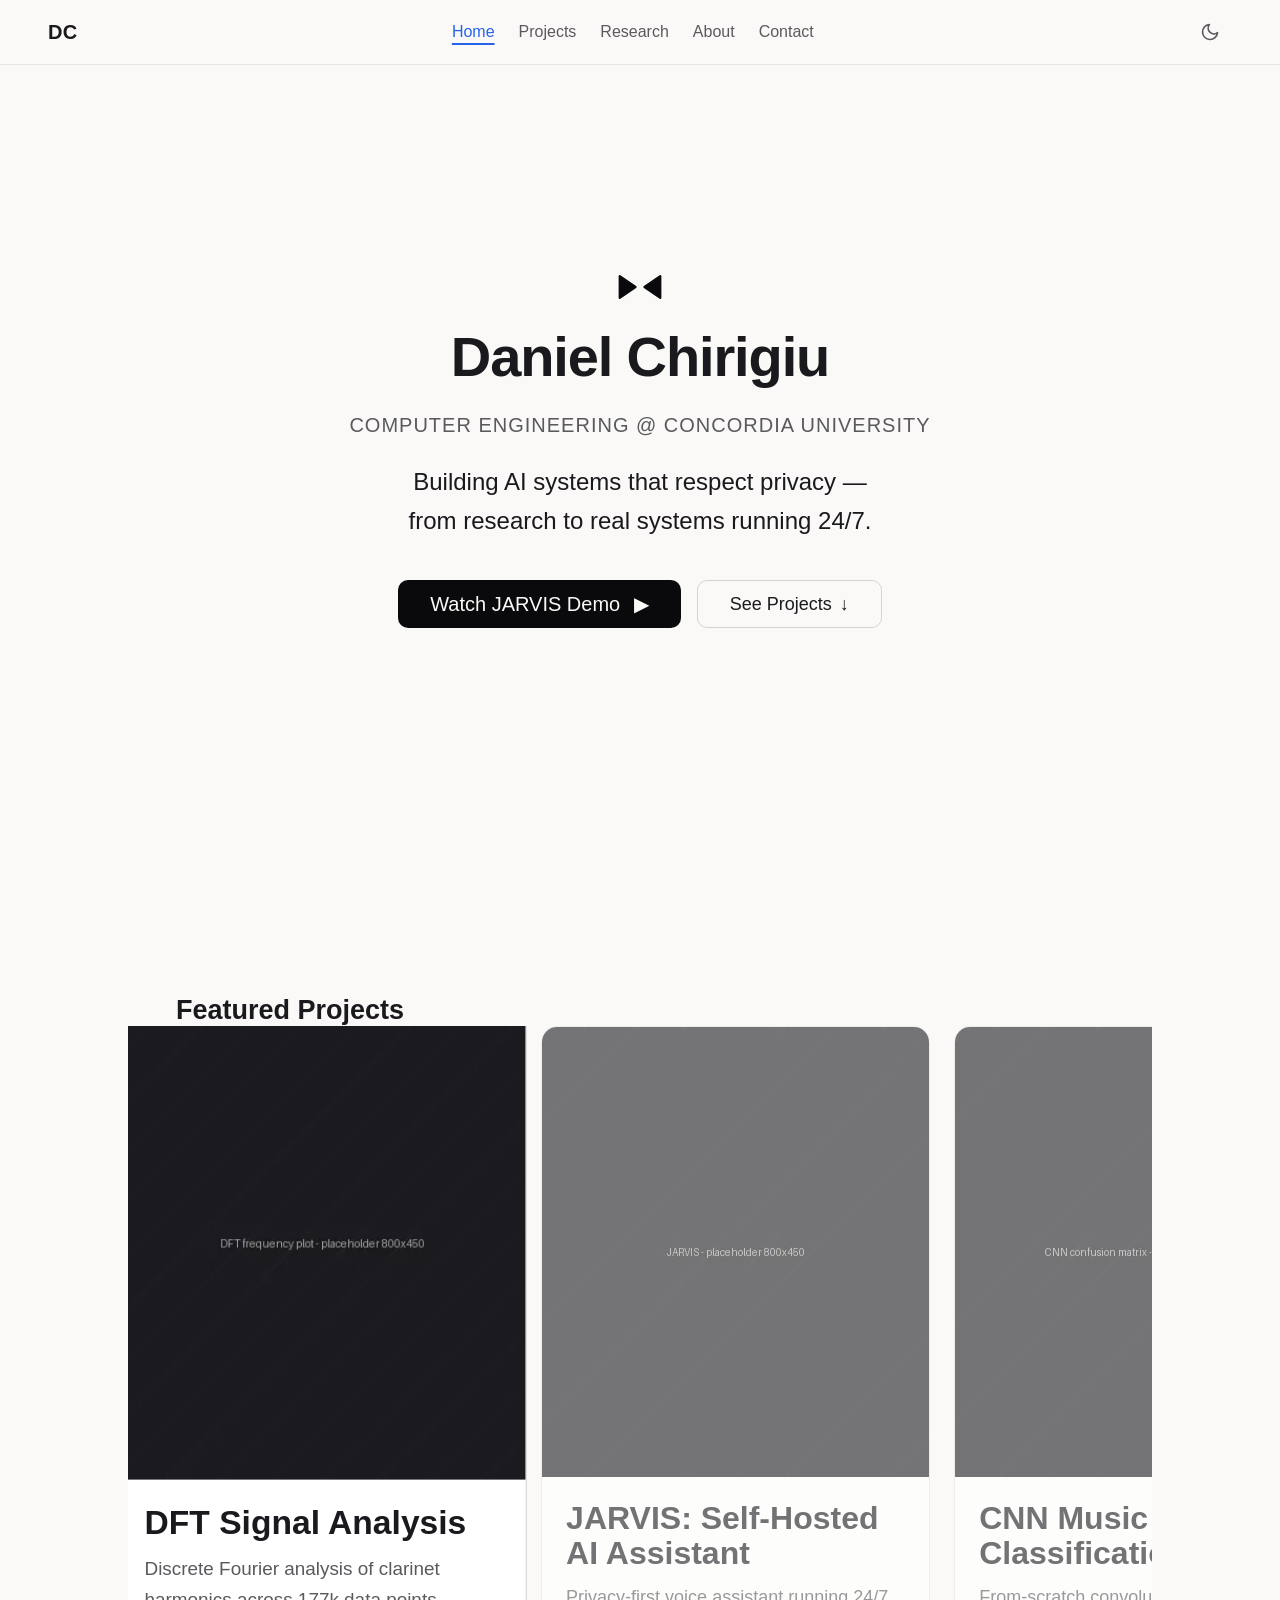
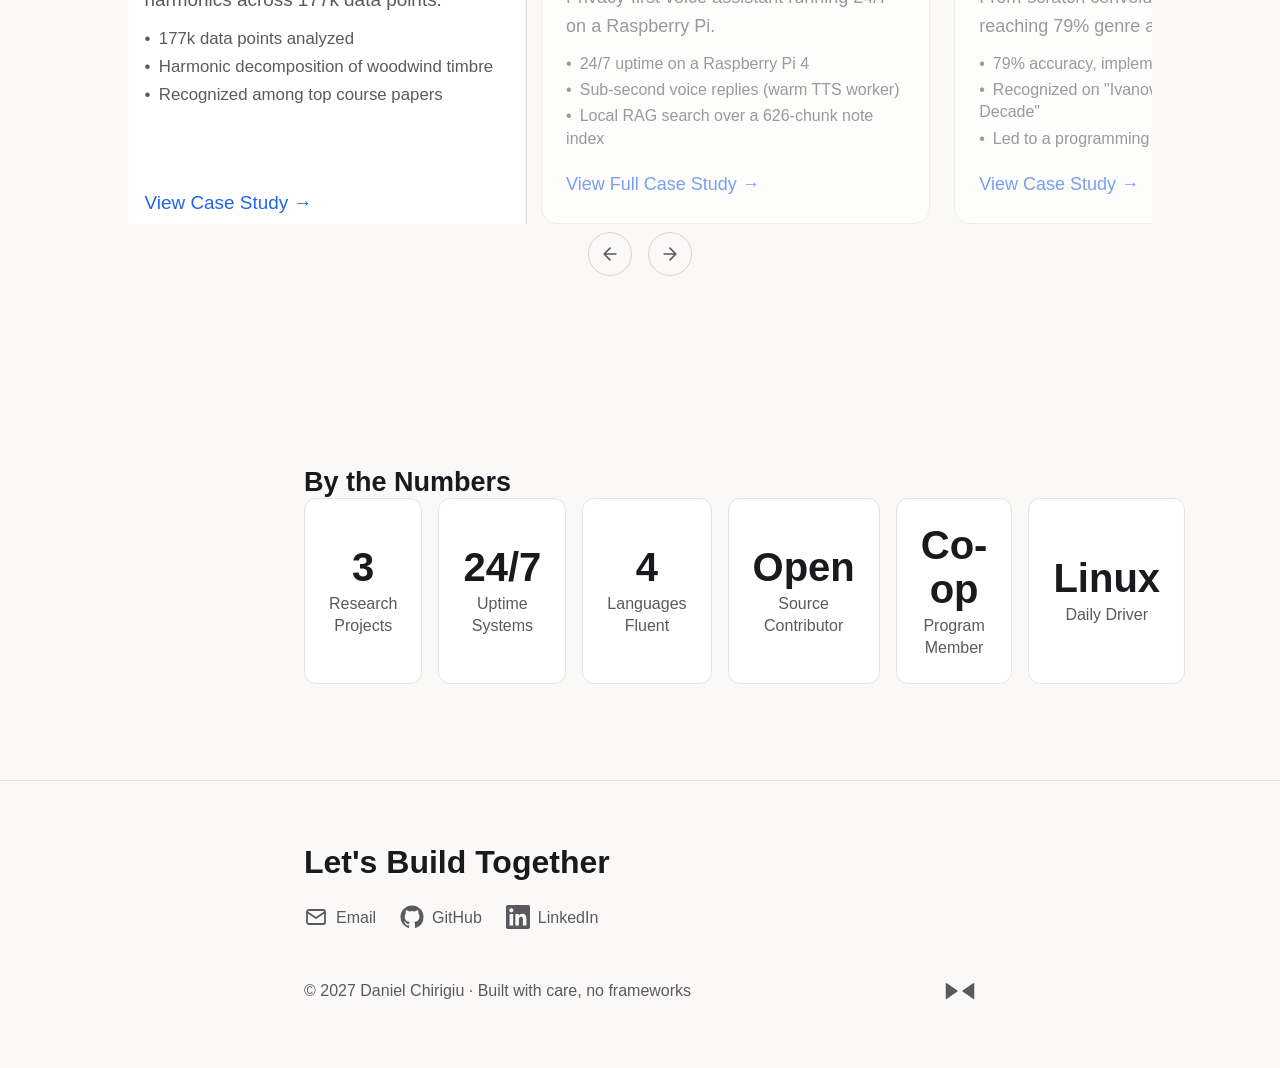
==== commit 14f7fd12: "Phase 7: Performance optimization + audit fixes - sw.js per spec 3.5: network-first HTML/CSS/JS, cac" ====
--- a/index.html
+++ b/index.html
@@ -9,6 +9,8 @@
   <meta name="color-scheme" content="dark light">
   <meta name="theme-color" content="#0a0a0c" media="(prefers-color-scheme: dark)">
   <meta name="theme-color" content="#faf9f7" media="(prefers-color-scheme: light)">
+  <link rel="icon" href="/assets/icons/favicon.svg" type="image/svg+xml">
+  <link rel="apple-touch-icon" href="/assets/icons/apple-touch-icon.png">
   <link rel="stylesheet" href="/styles.css">
   <script>
   document.documentElement.classList.add('js');
@@ -28,7 +30,7 @@
 
   <header class="site-header">
     <div class="header-inner">
-      <a class="brand" href="/" aria-label="Daniel Chirigiu — home">DC</a>
+      <a class="brand" href="/" aria-label="DC — Daniel Chirigiu home">DC</a>
       <nav class="site-nav" aria-label="Primary">
         <ul class="nav-list" id="nav-list" role="list">
           <li><a href="/" aria-current="page">Home</a></li>
--- a/styles.css
+++ b/styles.css
@@ -18,6 +18,9 @@
   --text-primary:   #e8e6e3;
   --text-secondary: #a8a29e;
   --text-tertiary:  #6e6a66;
+  /* Small meta text: needs 4.5:1 on --bg-primary in BOTH themes,
+     so it maps to a AA-safe shade (tertiary fails contrast audits) */
+  --text-meta:      #a8a29e;
 
   /* Accent & interactive */
   --accent-primary: #ffffff;
@@ -102,6 +105,7 @@
   --text-primary:   #1a1a1e;
   --text-secondary: #5a5a5e;
   --text-tertiary:  #8a8a8e;
+  --text-meta:      #5a5a5e;
 
   --accent-primary: #0a0a0c;
   --accent-hover:   #2a2a2e;
@@ -630,14 +634,14 @@
   display: grid;
   gap: var(--space-1);
   font-size: var(--text-sm);
-  color: var(--text-tertiary);
+  color: var(--text-meta);
   line-height: var(--leading-ui);
 }
 
 .card-metrics li::before {
   content: "•";
   margin-inline-end: var(--space-2);
-  color: var(--text-tertiary);
+  color: var(--text-meta);
 }
 
 .card-link {
@@ -730,7 +734,7 @@
   margin-top: var(--space-2);
   text-align: center;
   font-size: var(--text-xs);
-  color: var(--text-tertiary);
+  color: var(--text-meta);
 }
 
 /* --------------------------------------------------------------------------
@@ -837,13 +841,13 @@
   align-items: center;
   gap: var(--space-4);
   font-size: var(--text-sm);
-  color: var(--text-tertiary);
+  color: var(--text-meta);
 }
 
 .footer-meta .footer-mark {
   width: 32px;
   height: auto;
-  color: var(--text-tertiary);
+  color: var(--text-meta);
   margin-inline-start: auto;
 }
 
@@ -882,6 +886,508 @@
 
 html.intro-play .hero-actions {
   animation: hero-fade var(--dur-fast) var(--ease-out) 1100ms both;
+}
+
+/* --------------------------------------------------------------------------
+   10c. Case study & content pages (spec §2.2–2.5)
+   -------------------------------------------------------------------------- */
+
+.breadcrumb {
+  padding-top: calc(64px + var(--space-5));
+}
+
+.breadcrumb a {
+  color: var(--text-secondary);
+  text-decoration: none;
+  font-size: var(--text-sm);
+}
+
+.breadcrumb a:hover {
+  color: var(--text-primary);
+  text-decoration: underline;
+  text-underline-offset: 4px;
+}
+
+.page-hero {
+  padding-block: var(--space-6) 0;
+}
+
+.page-hero h1 {
+  font-size: var(--text-4xl);
+  font-weight: 700;
+  letter-spacing: -0.02em;
+}
+
+.page-lede {
+  margin-top: var(--space-3);
+  font-size: var(--text-xl);
+  color: var(--text-secondary);
+  max-width: 36em;
+}
+
+.prose {
+  display: grid;
+  gap: var(--space-4);
+  max-width: 46em;
+}
+
+.prose ul {
+  list-style: none;
+  padding: 0;
+  display: grid;
+  gap: var(--space-2);
+}
+
+.prose ul li::before {
+  content: "•";
+  color: var(--text-meta);
+  margin-inline-end: var(--space-2);
+}
+
+.prose strong {
+  font-weight: 600;
+}
+
+/* Video player */
+.video-frame {
+  margin: var(--space-6) 0 0;
+}
+
+.video-frame video {
+  width: 100%;
+  height: auto;
+  aspect-ratio: 16 / 9;
+  background: var(--bg-subtle);
+  border: 1px solid var(--border-subtle);
+  border-radius: 16px;
+}
+
+.video-frame figcaption {
+  margin-top: var(--space-2);
+  font-size: var(--text-sm);
+  color: var(--text-meta);
+}
+
+/* Metrics grid (Impact) */
+.metrics-grid {
+  display: grid;
+  grid-template-columns: repeat(2, 1fr);
+  gap: var(--space-4);
+  margin-top: var(--space-6);
+}
+
+.metric {
+  background: var(--bg-elevated);
+  border: 1px solid var(--border-subtle);
+  border-radius: 12px;
+  padding: var(--space-5);
+  display: grid;
+  gap: var(--space-1);
+  align-content: center;
+  text-align: center;
+}
+
+.metric-value {
+  font-size: var(--text-3xl);
+  font-weight: 600;
+  line-height: var(--leading-tight);
+}
+
+.metric-label {
+  font-size: var(--text-sm);
+  color: var(--text-secondary);
+  line-height: var(--leading-ui);
+}
+
+@media (min-width: 768px) {
+  .metrics-grid {
+    grid-template-columns: repeat(4, 1fr);
+  }
+}
+
+/* Features + screenshots */
+.feature-list {
+  list-style: none;
+  padding: 0;
+  display: grid;
+  gap: var(--space-2);
+  max-width: 46em;
+}
+
+.feature-list li::before {
+  content: "•";
+  color: var(--text-meta);
+  margin-inline-end: var(--space-2);
+}
+
+.screenshot-grid {
+  display: grid;
+  grid-template-columns: 1fr;
+  gap: var(--space-5);
+  margin-top: var(--space-6);
+}
+
+.screenshot-grid img {
+  width: 100%;
+  height: auto;
+  border: 1px solid var(--border-subtle);
+  border-radius: 12px;
+  background: var(--bg-subtle);
+}
+
+.screenshot-grid figcaption,
+.research-figure figcaption {
+  margin-top: var(--space-2);
+  font-size: var(--text-sm);
+  color: var(--text-meta);
+}
+
+@media (min-width: 768px) {
+  .screenshot-grid {
+    grid-template-columns: repeat(3, 1fr);
+  }
+}
+
+/* Architecture diagram + stack */
+.arch-wrap {
+  position: relative;
+  margin-top: var(--space-2);
+}
+
+.arch {
+  background: var(--bg-subtle);
+  border: 1px solid var(--border-subtle);
+  border-radius: 12px;
+  padding: var(--space-5);
+  overflow-x: auto;
+  font-size: var(--text-sm);
+  line-height: 1.45;
+}
+
+.arch-wrap .copy-btn {
+  position: absolute;
+  top: var(--space-2);
+  right: var(--space-2);
+  min-height: 36px;
+  padding: 0 var(--space-3);
+  font-size: var(--text-xs);
+  background: var(--bg-elevated);
+}
+
+.stack-grid {
+  display: grid;
+  grid-template-columns: 1fr;
+  gap: var(--space-6);
+  margin-top: var(--space-6);
+}
+
+.stack-grid h3 {
+  font-size: var(--text-base);
+  color: var(--text-secondary);
+  text-transform: uppercase;
+  letter-spacing: 0.05em;
+  margin-bottom: var(--space-3);
+}
+
+.stack-grid ul {
+  list-style: none;
+  padding: 0;
+  display: grid;
+  gap: var(--space-1);
+  font-size: var(--text-sm);
+  line-height: var(--leading-ui);
+}
+
+@media (min-width: 768px) {
+  .stack-grid {
+    grid-template-columns: repeat(2, 1fr);
+  }
+}
+
+@media (min-width: 1024px) {
+  .stack-grid {
+    grid-template-columns: repeat(4, 1fr);
+  }
+}
+
+/* Performance bars */
+.perf-bars {
+  display: grid;
+  gap: var(--space-6);
+  max-width: 46em;
+}
+
+.perf-metric h3 {
+  font-size: var(--text-base);
+  margin-bottom: var(--space-3);
+}
+
+.perf-row {
+  display: grid;
+  grid-template-columns: 4.5em 1fr 4em;
+  align-items: center;
+  gap: var(--space-3);
+  margin-bottom: var(--space-2);
+}
+
+.perf-label {
+  font-size: var(--text-sm);
+  color: var(--text-meta);
+}
+
+.perf-bar {
+  display: block;
+  height: 12px;
+  border-radius: 6px;
+  width: var(--w);
+  min-width: 12px;
+  background: var(--border-strong);
+}
+
+.perf-after {
+  background: var(--success);
+}
+
+.perf-value {
+  font-size: var(--text-sm);
+  font-variant-numeric: tabular-nums;
+  color: var(--text-secondary);
+}
+
+.perf-note {
+  margin-top: var(--space-4);
+  font-size: var(--text-xs);
+  color: var(--text-meta);
+}
+
+.next-project {
+  margin-top: var(--space-8);
+}
+
+/* Research page */
+.research-item {
+  border-top: 1px solid var(--border-subtle);
+}
+
+.research-item h2 {
+  font-size: var(--text-2xl);
+}
+
+.research-impact {
+  margin-top: var(--space-2);
+  font-size: var(--text-lg);
+  color: var(--text-secondary);
+}
+
+.research-figure {
+  margin: var(--space-6) 0 0;
+}
+
+.research-figure img {
+  width: 100%;
+  max-width: 720px;
+  height: auto;
+  border: 1px solid var(--border-subtle);
+  border-radius: 12px;
+  background: var(--bg-subtle);
+}
+
+.research-links {
+  display: flex;
+  gap: var(--space-5);
+  margin-top: var(--space-5);
+}
+
+/* About page */
+.about-layout {
+  display: grid;
+  grid-template-columns: 1fr;
+  gap: var(--space-8);
+  justify-items: center;
+  text-align: left;
+}
+
+.headshot {
+  width: 200px;
+  height: 200px;
+  border-radius: 50%;
+  object-fit: cover;
+  border: 1px solid var(--border-subtle);
+}
+
+.about-layout h1 {
+  font-size: var(--text-3xl);
+  margin-bottom: var(--space-5);
+}
+
+.about-columns {
+  display: grid;
+  grid-template-columns: 1fr;
+  gap: var(--space-6);
+  margin-block: var(--space-6);
+}
+
+.about-columns h2 {
+  font-size: var(--text-xl);
+  margin-bottom: var(--space-3);
+}
+
+.about-columns ul {
+  list-style: none;
+  padding: 0;
+  display: grid;
+  gap: var(--space-2);
+}
+
+.about-columns li::before {
+  content: "•";
+  color: var(--text-meta);
+  margin-inline-end: var(--space-2);
+}
+
+@media (min-width: 768px) {
+  .about-layout {
+    grid-template-columns: 240px 1fr;
+    justify-items: start;
+    align-items: start;
+  }
+
+  .headshot {
+    width: 240px;
+    height: 240px;
+  }
+
+  .about-columns {
+    grid-template-columns: repeat(2, 1fr);
+  }
+}
+
+/* Contact page */
+.contact-cards {
+  display: grid;
+  grid-template-columns: 1fr;
+  gap: var(--space-4);
+  margin-top: var(--space-8);
+}
+
+.contact-card {
+  background: var(--bg-elevated);
+  border: 1px solid var(--border-subtle);
+  border-radius: 12px;
+  padding: var(--space-6);
+  transition: border-color var(--dur-fast) var(--ease-out),
+              transform var(--dur-fast) var(--ease-out),
+              box-shadow var(--dur-fast) var(--ease-out);
+}
+
+.contact-card:hover {
+  border-color: var(--border-strong);
+  transform: translateY(-2px);
+  box-shadow: var(--shadow-card);
+}
+
+.contact-card h2 {
+  font-size: var(--text-base);
+  color: var(--text-secondary);
+  text-transform: uppercase;
+  letter-spacing: 0.05em;
+}
+
+.contact-value {
+  margin-top: var(--space-2);
+  font-size: var(--text-lg);
+  font-weight: 500;
+  overflow-wrap: anywhere;
+}
+
+.contact-actions {
+  display: flex;
+  align-items: center;
+  gap: var(--space-4);
+  margin-top: var(--space-4);
+}
+
+@media (min-width: 768px) {
+  .contact-cards {
+    grid-template-columns: repeat(3, 1fr);
+  }
+}
+
+.response-note {
+  margin-top: var(--space-6);
+  font-size: var(--text-sm);
+  color: var(--text-meta);
+}
+
+/* Toast (copy confirmation) */
+.toast {
+  position: fixed;
+  left: 50%;
+  bottom: var(--space-6);
+  transform: translateX(-50%);
+  z-index: 70;
+  background: var(--bg-overlay);
+  border: 1px solid var(--border-strong);
+  color: var(--text-primary);
+  font-size: var(--text-sm);
+  padding: var(--space-3) var(--space-5);
+  border-radius: 10px;
+  box-shadow: var(--shadow-card);
+  opacity: 0;
+  visibility: hidden;
+  transition: opacity var(--dur-fast) var(--ease-out),
+              visibility var(--dur-fast);
+}
+
+.toast.visible {
+  opacity: 1;
+  visibility: visible;
+}
+
+.toast.success {
+  border-color: var(--success);
+}
+
+.toast.error {
+  border-color: var(--error);
+}
+
+/* Back to top (jarvis page, spec §2.2 mobile behavior) */
+.back-to-top {
+  position: fixed;
+  right: var(--space-4);
+  bottom: var(--space-4);
+  z-index: 45;
+  width: 44px;
+  height: 44px;
+  display: inline-flex;
+  align-items: center;
+  justify-content: center;
+  border-radius: 50%;
+  background: var(--bg-elevated);
+  border: 1px solid var(--border-strong);
+  color: var(--text-secondary);
+  box-shadow: var(--shadow-card);
+  opacity: 0;
+  visibility: hidden;
+  transition: opacity var(--dur-fast) var(--ease-out),
+              visibility var(--dur-fast),
+              color var(--dur-fast) var(--ease-out);
+}
+
+.back-to-top.visible {
+  opacity: 1;
+  visibility: visible;
+}
+
+.back-to-top:hover {
+  color: var(--text-primary);
+}
+
+@media (min-width: 768px) {
+  .back-to-top {
+    display: none; /* spec: mobile behavior */
+  }
 }
 
 /* --------------------------------------------------------------------------
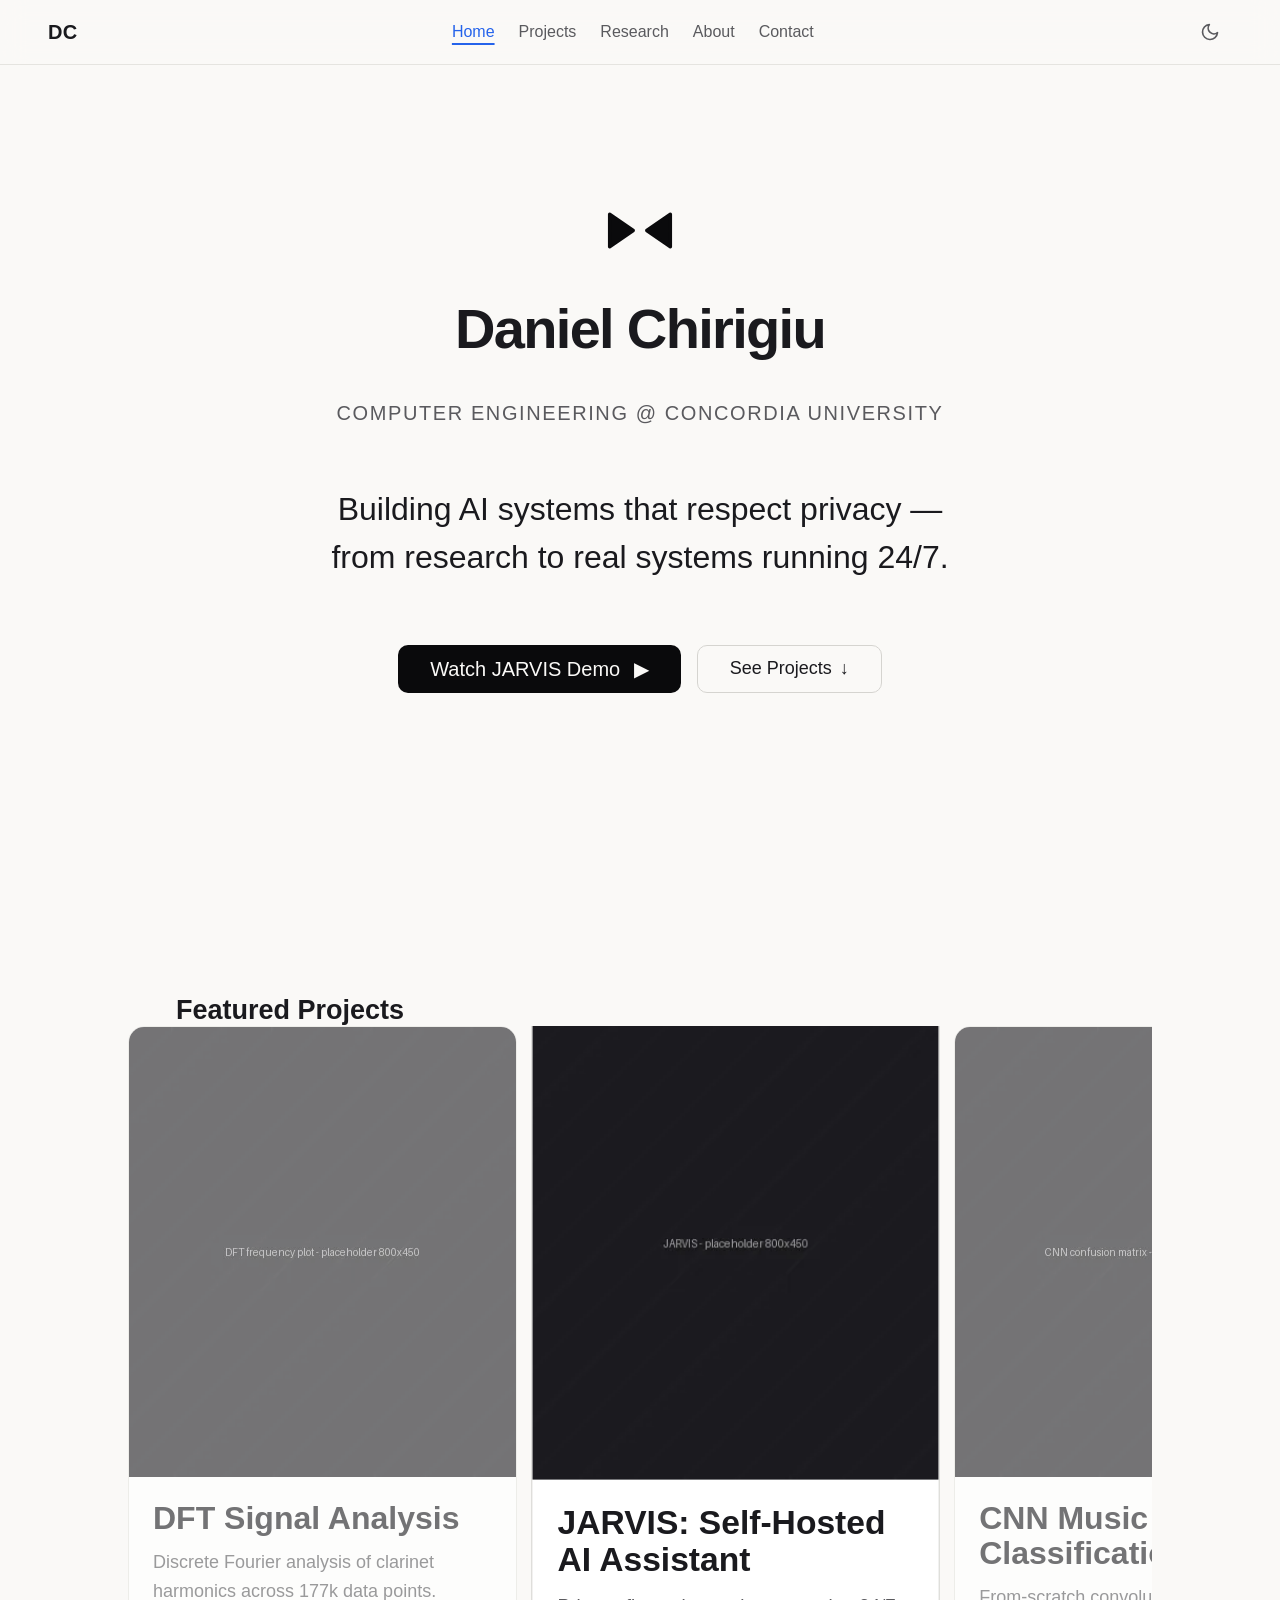
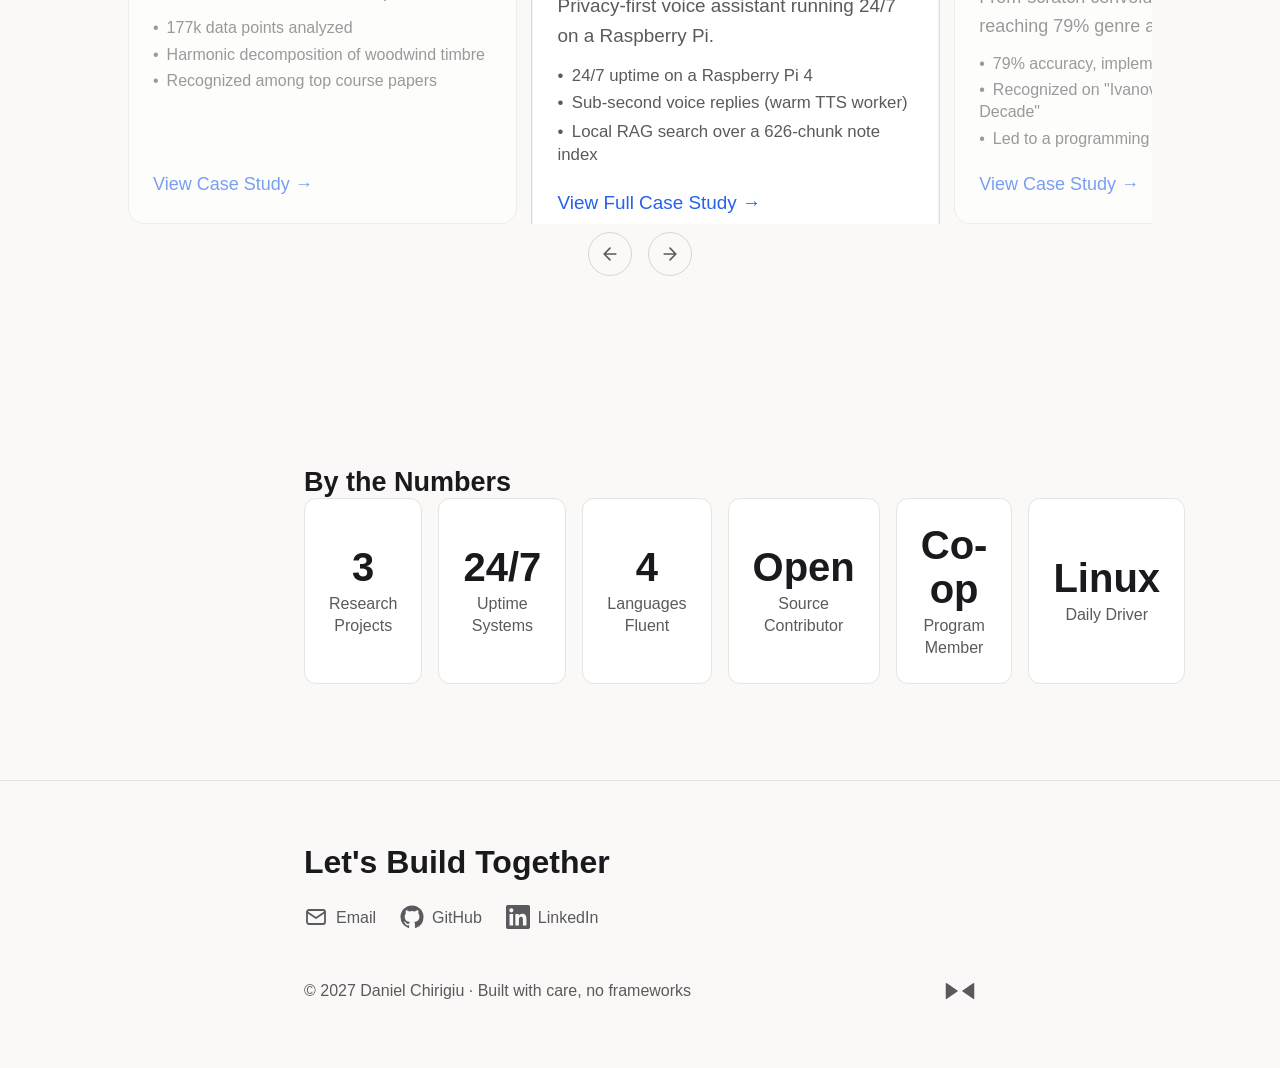
==== commit 6bd0289d: "Refine hero: improved spacing, typography hierarchy, smoother intro animation - Wrap hero content in" ====
--- a/index.html
+++ b/index.html
@@ -11,6 +11,34 @@
   <meta name="theme-color" content="#faf9f7" media="(prefers-color-scheme: light)">
   <link rel="icon" href="/assets/icons/favicon.svg" type="image/svg+xml">
   <link rel="apple-touch-icon" href="/assets/icons/apple-touch-icon.png">
+  <meta property="og:title" content="Daniel Chirigiu — Computer Engineering">
+  <meta property="og:description" content="Building AI systems that respect privacy — from research to real systems running 24/7.">
+  <meta property="og:url" content="https://danielchirigiu.dev/">
+  <meta property="og:type" content="website">
+  <meta property="og:site_name" content="Daniel Chirigiu — Portfolio">
+  <meta property="og:image" content="https://danielchirigiu.dev/assets/images/og-image.png">
+  <meta property="og:image:width" content="1200">
+  <meta property="og:image:height" content="630">
+  <meta property="og:locale" content="en_US">
+  <meta name="twitter:card" content="summary_large_image">
+  <meta name="twitter:title" content="Daniel Chirigiu — Computer Engineering">
+  <meta name="twitter:description" content="Building AI systems that respect privacy — from research to real systems running 24/7.">
+  <meta name="twitter:image" content="https://danielchirigiu.dev/assets/images/og-image.png">
+  <link rel="manifest" href="/manifest.json">
+  <script type="application/ld+json">
+  {
+    "@context": "https://schema.org",
+    "@type": "Person",
+    "name": "Daniel Chirigiu",
+    "url": "https://danielchirigiu.dev/",
+    "email": "mailto:DanielChirigiu@gmail.com",
+    "jobTitle": "Computer Engineering Student",
+    "alumniOf": {"@type": "CollegeOrUniversity", "name": "Concordia University"},
+    "sameAs": ["https://github.com/danielchirigiu", "https://www.linkedin.com/in/daniel-chirigiu"],
+    "knowsLanguage": ["French", "English", "Romanian", "Russian"],
+    "address": {"@type": "PostalAddress", "addressLocality": "Montreal", "addressCountry": "CA"}
+  }
+  </script>
   <link rel="stylesheet" href="/styles.css">
   <script>
   document.documentElement.classList.add('js');
@@ -62,16 +90,18 @@
 
   <main id="main">
     <section class="hero" aria-labelledby="hero-title">
-      <svg class="hero-mark" viewBox="0 0 64 40" fill="none" aria-hidden="true" focusable="false">
-        <path d="M5 5.5 26 20 5 34.5Z" fill="currentColor" stroke="currentColor" stroke-width="3" stroke-linejoin="round"/>
-        <path d="M59 5.5 38 20 59 34.5Z" fill="currentColor" stroke="currentColor" stroke-width="3" stroke-linejoin="round"/>
-      </svg>
-      <h1 class="hero-title" id="hero-title">Daniel Chirigiu</h1>
-      <p class="hero-subtitle">Computer Engineering @ Concordia University</p>
-      <p class="hero-tagline">Building AI systems that respect privacy — from research to real systems running 24/7.</p>
-      <div class="hero-actions">
-        <a class="btn btn-primary" href="/jarvis.html">Watch JARVIS Demo&nbsp;<span aria-hidden="true">▶</span></a>
-        <a class="btn btn-ghost" href="#projects">See Projects <span aria-hidden="true">↓</span></a>
+      <div class="hero-content">
+        <svg class="hero-mark" viewBox="0 0 64 40" fill="none" aria-hidden="true" focusable="false">
+          <path d="M5 5.5 26 20 5 34.5Z" fill="currentColor" stroke="currentColor" stroke-width="3" stroke-linejoin="round"/>
+          <path d="M59 5.5 38 20 59 34.5Z" fill="currentColor" stroke="currentColor" stroke-width="3" stroke-linejoin="round"/>
+        </svg>
+        <h1 class="hero-title" id="hero-title">Daniel Chirigiu</h1>
+        <p class="hero-subtitle">Computer Engineering @ Concordia University</p>
+        <p class="hero-tagline">Building AI systems that respect privacy — from research to real systems running 24/7.</p>
+        <div class="hero-actions">
+          <a class="btn btn-primary" href="/jarvis.html">Watch JARVIS Demo&nbsp;<span aria-hidden="true">▶</span></a>
+          <a class="btn btn-ghost" href="#projects">See Projects <span aria-hidden="true">↓</span></a>
+        </div>
       </div>
     </section>
 
--- a/styles.css
+++ b/styles.css
@@ -271,56 +271,81 @@
 }
 
 /* --------------------------------------------------------------------------
-   5. Hero
+   5. Hero — refined spacing and motion
    -------------------------------------------------------------------------- */
 
 .hero {
+  position: relative;
+  min-height: 100vh;
   min-height: 100svh;
   display: flex;
+  align-items: center;
+  justify-content: center;
+  padding: var(--space-10) var(--padding-page);
+}
+
+.hero-content {
+  max-width: 42rem;
+  display: flex;
   flex-direction: column;
   align-items: center;
-  justify-content: center;
+  gap: var(--space-6);
   text-align: center;
-  padding: var(--space-12) var(--padding-page);
-  gap: var(--space-5);
 }
 
 .hero-mark {
-  width: 48px;
+  width: 56px;
   height: auto;
   color: var(--accent-primary);
+  opacity: 0.95;
 }
 
 .hero-title {
   font-size: var(--text-4xl);
   font-weight: 700;
-  letter-spacing: -0.02em;
+  letter-spacing: -0.03em;
+  line-height: 1;
+  margin: 0;
 }
 
 .hero-subtitle {
   font-size: var(--text-lg);
   font-weight: 400;
+  text-transform: uppercase;
+  letter-spacing: 0.08em;
   color: var(--text-secondary);
-  text-transform: uppercase;
-  letter-spacing: 0.05em;
-  line-height: var(--leading-ui);
+  margin: calc(var(--space-2) * -1) 0 0;
 }
 
 .hero-tagline {
   font-size: var(--text-xl);
-  font-weight: 400;
-  max-width: 24em;
   color: var(--text-primary);
-  text-wrap: balance;
+  max-width: 28em;
+  line-height: 1.5;
+  margin-top: var(--space-2);
 }
 
 .hero-actions {
   display: flex;
   flex-wrap: wrap;
+  align-items: center;
   justify-content: center;
-  align-items: center;
   gap: var(--space-4);
   margin-top: var(--space-4);
+}
+
+@media (min-width: 768px) {
+  .hero-mark {
+    width: 72px;
+  }
+  
+  .hero-content {
+    gap: var(--space-8);
+  }
+  
+  .hero-tagline {
+    font-size: var(--text-2xl);
+  }
 }
 
 /* --------------------------------------------------------------------------
@@ -499,6 +524,7 @@
     top: 0;
     right: 0;
     z-index: 60;
+    height: 100vh;
     height: 100dvh;
     width: min(320px, 85vw);
     flex-direction: column;
@@ -857,35 +883,57 @@
         session, motion allowed). Without JS: static, always visible.
    -------------------------------------------------------------------------- */
 
-@keyframes hero-fade {
-  from { opacity: 0; }
-  to   { opacity: 1; }
-}
-
-@keyframes hero-rise {
-  from { opacity: 0; transform: translateY(14px); }
-  to   { opacity: 1; transform: none; }
-}
-
+@keyframes hero-fade-in {
+  from {
+    opacity: 0;
+  }
+  to {
+    opacity: 1;
+  }
+}
+
+@keyframes hero-rise-in {
+  from {
+    opacity: 0;
+    transform: translateY(20px);
+  }
+  to {
+    opacity: 1;
+    transform: none;
+  }
+}
+
+@keyframes hero-scale-in {
+  from {
+    opacity: 0;
+    transform: scale(0.94);
+  }
+  to {
+    opacity: 1;
+    transform: none;
+  }
+}
+
+/* Staggered entrance: mark → title → subtitle → tagline → actions */
 html.intro-play .hero-mark {
   opacity: 0;
-  animation: hero-fade var(--dur-reveal) var(--ease-spring) 300ms both;
+  animation: hero-scale-in 900ms cubic-bezier(0.34, 1.56, 0.64, 1) 200ms both;
 }
 
 html.intro-play .hero-title {
-  animation: hero-rise var(--dur-slow) var(--ease-out) 500ms both;
+  animation: hero-rise-in 650ms cubic-bezier(0.16, 1, 0.3, 1) 600ms both;
 }
 
 html.intro-play .hero-subtitle {
-  animation: hero-fade var(--dur-base) var(--ease-out) 700ms both;
+  animation: hero-fade-in 500ms ease-out 850ms both;
 }
 
 html.intro-play .hero-tagline {
-  animation: hero-fade var(--dur-base) var(--ease-out) 900ms both;
+  animation: hero-fade-in 500ms ease-out 1050ms both;
 }
 
 html.intro-play .hero-actions {
-  animation: hero-fade var(--dur-fast) var(--ease-out) 1100ms both;
+  animation: hero-rise-in 450ms ease-out 1300ms both;
 }
 
 /* --------------------------------------------------------------------------
@@ -1390,6 +1438,17 @@
   }
 }
 
+/* Skeleton loading state for lazy images (Phase 9): animates until
+   script.js marks the image .loaded on load/error */
+@keyframes skeleton-pulse {
+  from { background-color: var(--bg-subtle); }
+  to   { background-color: var(--bg-overlay); }
+}
+
+html.js img[loading="lazy"]:not(.loaded) {
+  animation: skeleton-pulse 1.1s var(--ease-out) infinite alternate;
+}
+
 /* --------------------------------------------------------------------------
    11. Global reduced motion (spec: full support)
    -------------------------------------------------------------------------- */
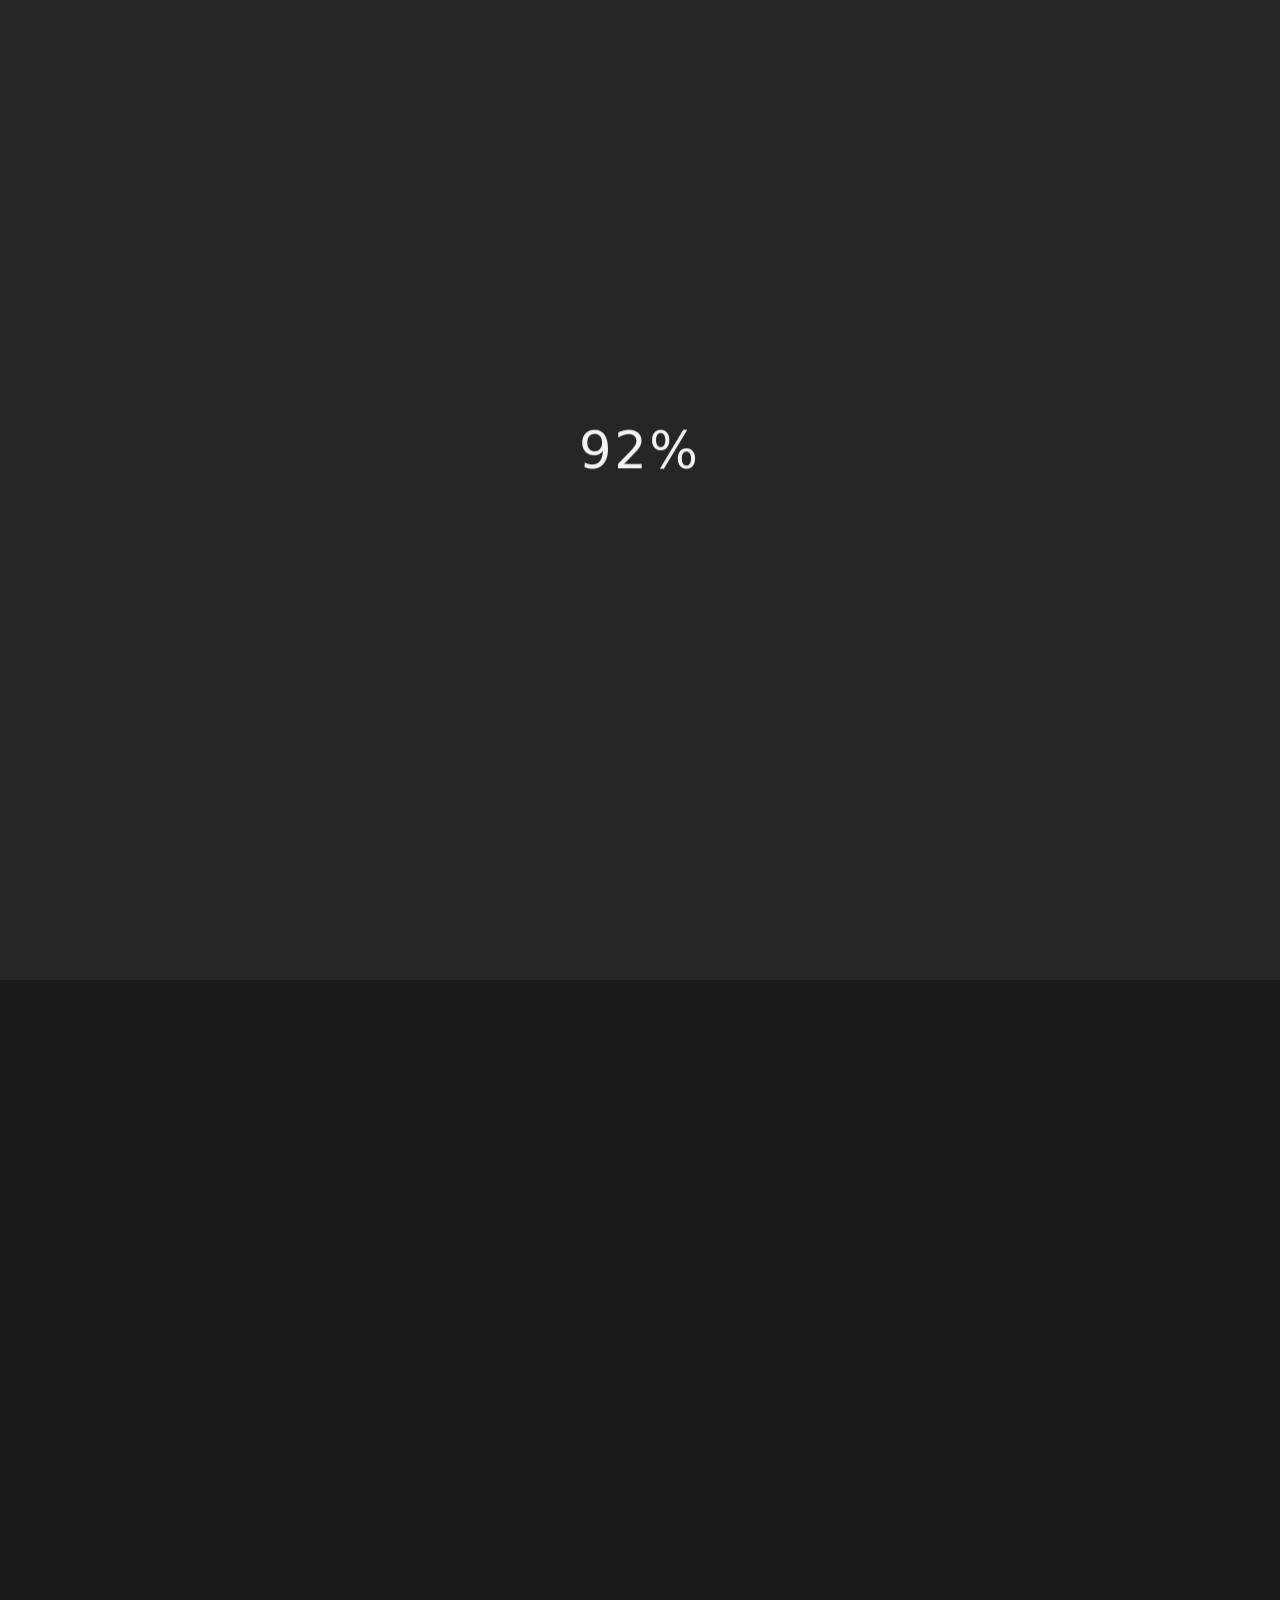
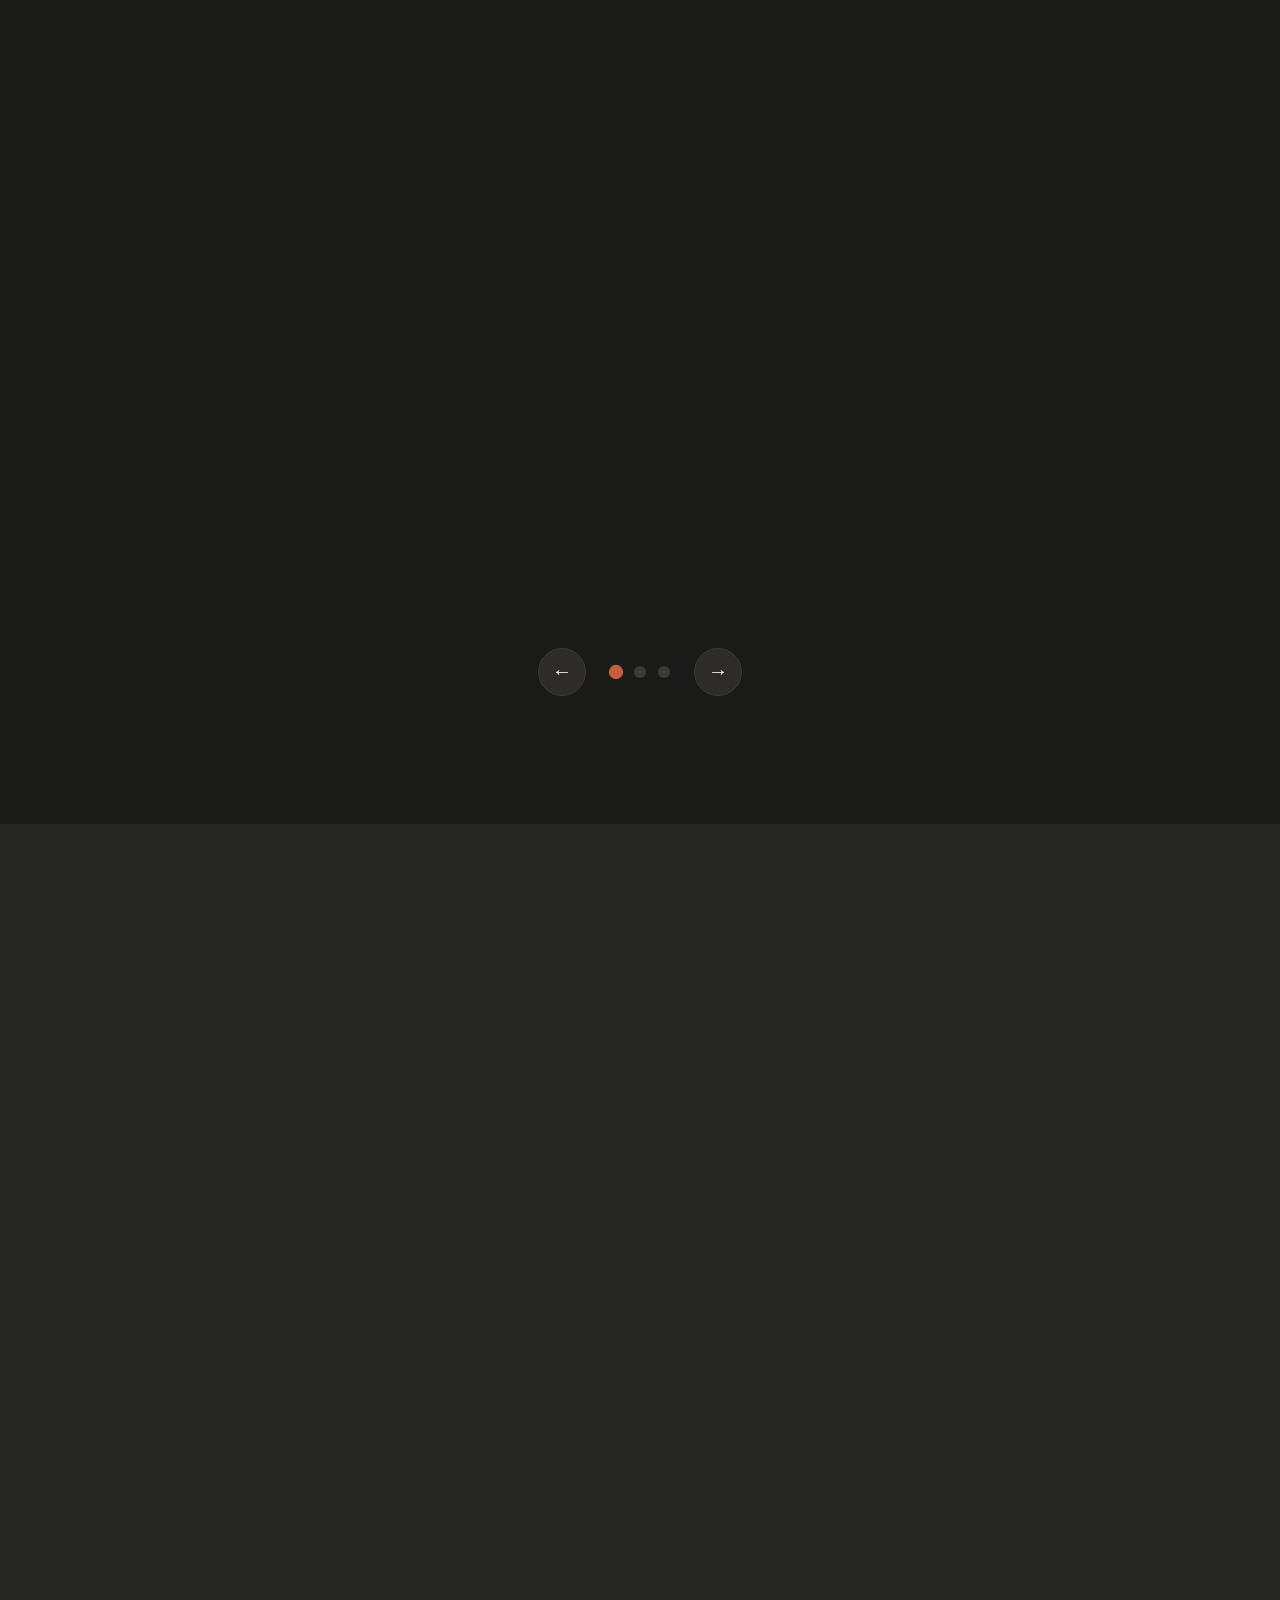
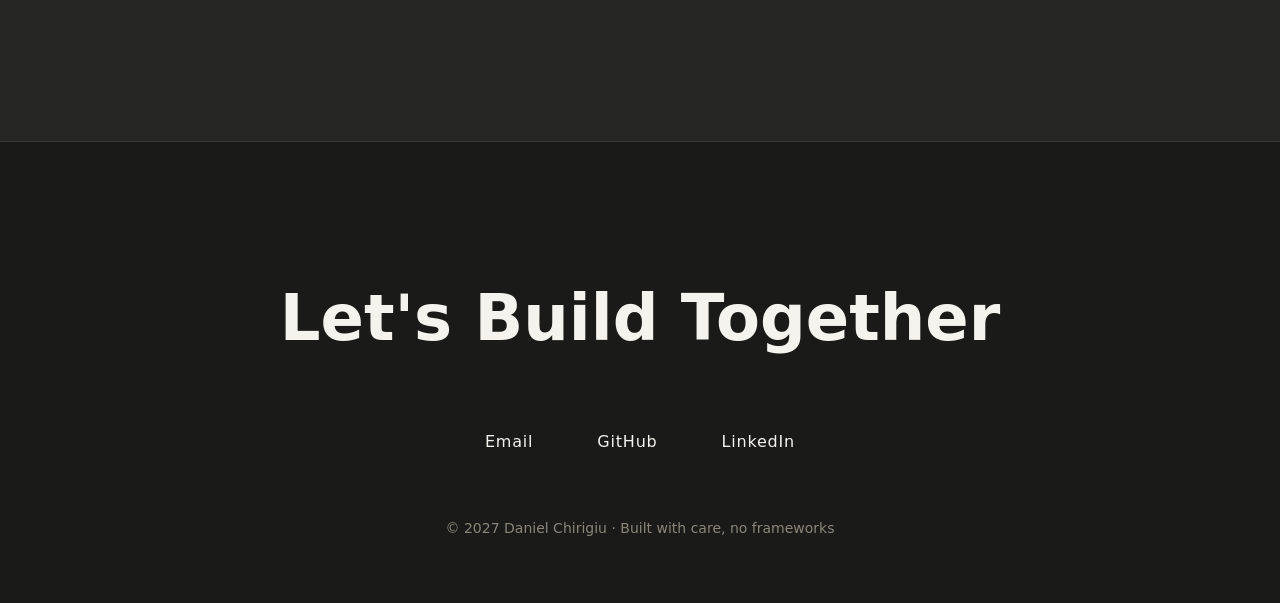
==== commit 9683fcab: "CHUNK 1: Premium rebuild foundation - preloader, warm palette, reveal animations" ====
--- a/index.html
+++ b/index.html
@@ -6,211 +6,162 @@
   <title>Daniel Chirigiu — Computer Engineering Portfolio</title>
   <meta name="description" content="Computer Engineering student at Concordia University building AI systems that respect privacy — from research to real systems running 24/7.">
   <link rel="canonical" href="https://danielchirigiu.dev/">
-  <meta name="color-scheme" content="dark light">
-  <meta name="theme-color" content="#0a0a0c" media="(prefers-color-scheme: dark)">
-  <meta name="theme-color" content="#faf9f7" media="(prefers-color-scheme: light)">
+  <meta name="theme-color" content="#262624">
   <link rel="icon" href="/assets/icons/favicon.svg" type="image/svg+xml">
   <link rel="apple-touch-icon" href="/assets/icons/apple-touch-icon.png">
   <meta property="og:title" content="Daniel Chirigiu — Computer Engineering">
   <meta property="og:description" content="Building AI systems that respect privacy — from research to real systems running 24/7.">
   <meta property="og:url" content="https://danielchirigiu.dev/">
   <meta property="og:type" content="website">
-  <meta property="og:site_name" content="Daniel Chirigiu — Portfolio">
   <meta property="og:image" content="https://danielchirigiu.dev/assets/images/og-image.png">
   <meta property="og:image:width" content="1200">
   <meta property="og:image:height" content="630">
-  <meta property="og:locale" content="en_US">
-  <meta name="twitter:card" content="summary_large_image">
-  <meta name="twitter:title" content="Daniel Chirigiu — Computer Engineering">
-  <meta name="twitter:description" content="Building AI systems that respect privacy — from research to real systems running 24/7.">
-  <meta name="twitter:image" content="https://danielchirigiu.dev/assets/images/og-image.png">
   <link rel="manifest" href="/manifest.json">
-  <script type="application/ld+json">
-  {
-    "@context": "https://schema.org",
-    "@type": "Person",
-    "name": "Daniel Chirigiu",
-    "url": "https://danielchirigiu.dev/",
-    "email": "mailto:DanielChirigiu@gmail.com",
-    "jobTitle": "Computer Engineering Student",
-    "alumniOf": {"@type": "CollegeOrUniversity", "name": "Concordia University"},
-    "sameAs": ["https://github.com/danielchirigiu", "https://www.linkedin.com/in/daniel-chirigiu"],
-    "knowsLanguage": ["French", "English", "Romanian", "Russian"],
-    "address": {"@type": "PostalAddress", "addressLocality": "Montreal", "addressCountry": "CA"}
-  }
-  </script>
+  <style>
+    * { margin: 0; padding: 0; box-sizing: border-box; }
+    html { -webkit-font-smoothing: antialiased; -moz-osx-font-smoothing: grayscale; }
+    body { font-family: system-ui, -apple-system, sans-serif; background: #262624; color: #F4F3EE; overflow-x: hidden; }
+    #preloader { position: fixed; top: 0; left: 0; width: 100%; height: 100%; background: #262624; z-index: 9999; display: flex; align-items: center; justify-content: center; }
+    #preloader-number { font-size: clamp(32px, 4vw, 64px); letter-spacing: 0.05em; overflow: hidden; }
+    #preloader-number div { transform: translate3d(0, 300%, 0); will-change: transform; }
+    .preloader-exit { animation: preloader-fade 800ms cubic-bezier(0.19, 1, 0.22, 1) forwards; }
+    @keyframes preloader-fade { to { opacity: 0; visibility: hidden; } }
+  </style>
   <link rel="stylesheet" href="/styles.css">
   <script>
   document.documentElement.classList.add('js');
-  try {
-    var t = localStorage.getItem('theme');
-    if (t !== 'light' && t !== 'dark') t = matchMedia('(prefers-color-scheme: light)').matches ? 'light' : 'dark';
-    document.documentElement.dataset.theme = t;
-  } catch (e) { document.documentElement.dataset.theme = 'dark'; }
-  try {
-    if (!sessionStorage.getItem('intro-seen') && !matchMedia('(prefers-reduced-motion: reduce)').matches) document.documentElement.classList.add('intro-play');
-  } catch (e) {}
+  if (!sessionStorage.getItem('intro-seen') && !matchMedia('(prefers-reduced-motion: reduce)').matches) {
+    document.documentElement.classList.add('intro-play');
+  }
   </script>
-  <script defer src="/script.js"></script>
 </head>
 <body>
-  <a class="skip-link" href="#main">Skip to content</a>
+  <div id="preloader" aria-live="polite" aria-label="Loading">
+    <div id="preloader-number"><div>0%</div></div>
+  </div>
 
   <header class="site-header">
     <div class="header-inner">
-      <a class="brand" href="/" aria-label="DC — Daniel Chirigiu home">DC</a>
-      <nav class="site-nav" aria-label="Primary">
-        <ul class="nav-list" id="nav-list" role="list">
-          <li><a href="/" aria-current="page">Home</a></li>
-          <li><a href="/#projects">Projects</a></li>
-          <li><a href="/research.html">Research</a></li>
-          <li><a href="/about.html">About</a></li>
-          <li><a href="/contact.html">Contact</a></li>
-        </ul>
+      <a class="brand" href="/" aria-label="Daniel Chirigiu home">DC</a>
+      <nav class="site-nav">
+        <a href="/">Home</a>
+        <a href="/jarvis.html">JARVIS</a>
+        <a href="/research.html">Research</a>
+        <a href="/about.html">About</a>
+        <a href="/contact.html">Contact</a>
       </nav>
-      <div class="header-actions">
-        <button class="icon-btn theme-toggle" type="button" aria-label="Toggle color theme">
-          <svg class="icon-sun" width="20" height="20" viewBox="0 0 24 24" fill="none" stroke="currentColor" stroke-width="2" stroke-linecap="round" aria-hidden="true">
-            <circle cx="12" cy="12" r="4"/>
-            <path d="M12 2v2m0 16v2M4.9 4.9l1.4 1.4m11.4 11.4 1.4 1.4M2 12h2m16 0h2M4.9 19.1l1.4-1.4M17.7 6.3l1.4-1.4"/>
-          </svg>
-          <svg class="icon-moon" width="20" height="20" viewBox="0 0 24 24" fill="none" stroke="currentColor" stroke-width="2" stroke-linecap="round" stroke-linejoin="round" aria-hidden="true">
-            <path d="M21 12.8A9 9 0 1 1 11.2 3a7 7 0 0 0 9.8 9.8Z"/>
-          </svg>
-        </button>
-        <button class="icon-btn menu-toggle" type="button" aria-expanded="false" aria-controls="nav-list" aria-label="Open menu">
-          <svg width="20" height="20" viewBox="0 0 24 24" fill="none" stroke="currentColor" stroke-width="2" stroke-linecap="round" aria-hidden="true">
-            <path d="M4 7h16M4 12h16M4 17h16"/>
-          </svg>
-        </button>
-      </div>
     </div>
   </header>
-  <div class="nav-backdrop" hidden></div>
 
   <main id="main">
-    <section class="hero" aria-labelledby="hero-title">
-      <div class="hero-content">
-        <svg class="hero-mark" viewBox="0 0 64 40" fill="none" aria-hidden="true" focusable="false">
-          <path d="M5 5.5 26 20 5 34.5Z" fill="currentColor" stroke="currentColor" stroke-width="3" stroke-linejoin="round"/>
-          <path d="M59 5.5 38 20 59 34.5Z" fill="currentColor" stroke="currentColor" stroke-width="3" stroke-linejoin="round"/>
-        </svg>
-        <h1 class="hero-title" id="hero-title">Daniel Chirigiu</h1>
+    <section class="hero">
+      <div class="hero-content reveal">
+        <h1 class="hero-title">Daniel Chirigiu</h1>
         <p class="hero-subtitle">Computer Engineering @ Concordia University</p>
         <p class="hero-tagline">Building AI systems that respect privacy — from research to real systems running 24/7.</p>
         <div class="hero-actions">
-          <a class="btn btn-primary" href="/jarvis.html">Watch JARVIS Demo&nbsp;<span aria-hidden="true">▶</span></a>
-          <a class="btn btn-ghost" href="#projects">See Projects <span aria-hidden="true">↓</span></a>
+          <a class="btn btn-primary" href="/jarvis.html">Watch JARVIS Demo</a>
+          <a class="btn btn-secondary" href="#projects">See Projects</a>
         </div>
       </div>
     </section>
 
-    <section class="section container container-lg" id="projects" aria-labelledby="projects-title">
-      <h2 id="projects-title">Featured Projects</h2>
-      <div class="slider-region">
-        <ul class="slider-track" id="slider-track" role="list" tabindex="0" aria-label="Featured projects — scroll horizontally or use arrow keys">
-          <li class="slider-card" data-index="0">
-            <div class="card-media">
-              <img src="/assets/images/dft-thumb.webp" alt="DFT signal analysis — frequency-domain plot of clarinet harmonics" width="800" height="450" loading="lazy" decoding="async">
+    <section class="projects-section" id="projects">
+      <div class="container">
+        <h2 class="section-title reveal">Featured Projects</h2>
+        <div class="slider-wrapper">
+          <div class="slider-track" id="slider">
+            <article class="project-card reveal">
+              <div class="project-media">
+                <img src="/assets/images/jarvis-thumb.webp" alt="JARVIS voice assistant interface" width="800" height="450" loading="lazy">
+              </div>
+              <div class="project-content">
+                <span class="project-index">01</span>
+                <h3 class="project-title">JARVIS: Self-Hosted AI Assistant</h3>
+                <p class="project-desc">Privacy-first voice assistant running 24/7 on a Raspberry Pi with sub-second responses.</p>
+                <ul class="project-stats">
+                  <li>24/7 uptime on Raspberry Pi 4</li>
+                  <li>Sub-second voice replies</li>
+                  <li>Local RAG over 626-chunk index</li>
+                </ul>
+                <a class="project-link" href="/jarvis.html">View Case Study →</a>
+              </div>
+            </article>
+
+            <article class="project-card reveal">
+              <div class="project-media">
+                <img src="/assets/images/dft-thumb.webp" alt="DFT signal analysis visualization" width="800" height="450" loading="lazy">
+              </div>
+              <div class="project-content">
+                <span class="project-index">02</span>
+                <h3 class="project-title">DFT Signal Analysis</h3>
+                <p class="project-desc">Discrete Fourier analysis of clarinet harmonics across 177k data points.</p>
+                <ul class="project-stats">
+                  <li>177k data points analyzed</li>
+                  <li>Harmonic decomposition</li>
+                  <li>Top course recognition</li>
+                </ul>
+                <a class="project-link" href="/research.html#dft">View Case Study →</a>
+              </div>
+            </article>
+
+            <article class="project-card reveal">
+              <div class="project-media">
+                <img src="/assets/images/cnn-thumb.webp" alt="CNN genre classification confusion matrix" width="800" height="450" loading="lazy">
+              </div>
+              <div class="project-content">
+                <span class="project-index">03</span>
+                <h3 class="project-title">CNN Music Genre Classification</h3>
+                <p class="project-desc">From-scratch convolutional network reaching 79% genre accuracy.</p>
+                <ul class="project-stats">
+                  <li>79% accuracy from scratch</li>
+                  <li>Top Papers of the Decade</li>
+                  <li>Led to job offer</li>
+                </ul>
+                <a class="project-link" href="/research.html#cnn">View Case Study →</a>
+              </div>
+            </article>
+          </div>
+          <div class="slider-nav">
+            <button class="slider-arrow prev" aria-label="Previous project">←</button>
+            <div class="slider-dots">
+              <button class="dot active" aria-label="Project 1"></button>
+              <button class="dot" aria-label="Project 2"></button>
+              <button class="dot" aria-label="Project 3"></button>
             </div>
-            <div class="card-body">
-              <h3 class="card-title">DFT Signal Analysis</h3>
-              <p class="card-desc">Discrete Fourier analysis of clarinet harmonics across 177k data points.</p>
-              <ul class="card-metrics">
-                <li>177k data points analyzed</li>
-                <li>Harmonic decomposition of woodwind timbre</li>
-                <li>Recognized among top course papers</li>
-              </ul>
-              <a class="card-link" href="/research.html#dft">View Case Study <span aria-hidden="true">→</span></a>
-            </div>
-          </li>
-          <li class="slider-card" data-index="1">
-            <div class="card-media">
-              <img src="/assets/images/jarvis-thumb.webp" alt="JARVIS voice assistant chat interface on a phone" width="800" height="450" loading="lazy" decoding="async">
-            </div>
-            <div class="card-body">
-              <h3 class="card-title">JARVIS: Self-Hosted AI Assistant</h3>
-              <p class="card-desc">Privacy-first voice assistant running 24/7 on a Raspberry Pi.</p>
-              <ul class="card-metrics">
-                <li>24/7 uptime on a Raspberry Pi 4</li>
-                <li>Sub-second voice replies (warm TTS worker)</li>
-                <li>Local RAG search over a 626-chunk note index</li>
-              </ul>
-              <a class="card-link" href="/jarvis.html">View Full Case Study <span aria-hidden="true">→</span></a>
-            </div>
-          </li>
-          <li class="slider-card" data-index="2">
-            <div class="card-media">
-              <img src="/assets/images/cnn-thumb.webp" alt="CNN music genre classification — confusion matrix heatmap" width="800" height="450" loading="lazy" decoding="async">
-            </div>
-            <div class="card-body">
-              <h3 class="card-title">CNN Music Genre Classification</h3>
-              <p class="card-desc">From-scratch convolutional network reaching 79% genre accuracy.</p>
-              <ul class="card-metrics">
-                <li>79% accuracy, implemented from scratch</li>
-                <li>Recognized on "Ivanov's Top Papers of the Decade"</li>
-                <li>Led to a programming assistant job offer</li>
-              </ul>
-              <a class="card-link" href="/research.html#cnn">View Case Study <span aria-hidden="true">→</span></a>
-            </div>
-          </li>
-        </ul>
-        <div class="slider-controls">
-          <button class="slider-arrow slider-prev" type="button" aria-label="Previous project">
-            <svg width="20" height="20" viewBox="0 0 24 24" fill="none" stroke="currentColor" stroke-width="2" stroke-linecap="round" stroke-linejoin="round" aria-hidden="true"><path d="M19 12H5m7-7-7 7 7 7"/></svg>
-          </button>
-          <div class="slider-dots" role="group" aria-label="Choose project">
-            <button class="slider-dot" type="button" aria-label="Go to project 1: DFT Signal Analysis"></button>
-            <button class="slider-dot" type="button" aria-label="Go to project 2: JARVIS"></button>
-            <button class="slider-dot" type="button" aria-label="Go to project 3: CNN Music Genre Classification"></button>
+            <button class="slider-arrow next" aria-label="Next project">→</button>
           </div>
-          <button class="slider-arrow slider-next" type="button" aria-label="Next project">
-            <svg width="20" height="20" viewBox="0 0 24 24" fill="none" stroke="currentColor" stroke-width="2" stroke-linecap="round" stroke-linejoin="round" aria-hidden="true"><path d="M5 12h14m-7-7 7 7-7 7"/></svg>
-          </button>
         </div>
-        <p class="slider-hint" aria-hidden="true">Swipe to navigate</p>
       </div>
     </section>
 
-    <section class="section container" aria-labelledby="stats-title">
-      <h2 id="stats-title">By the Numbers</h2>
-      <div class="stats-grid">
-        <div class="stat" data-reveal><span class="stat-value">3</span><span class="stat-label">Research Projects</span></div>
-        <div class="stat" data-reveal><span class="stat-value">24/7</span><span class="stat-label">Uptime Systems</span></div>
-        <div class="stat" data-reveal><span class="stat-value">4</span><span class="stat-label">Languages Fluent</span></div>
-        <div class="stat" data-reveal><span class="stat-value">Open</span><span class="stat-label">Source Contributor</span></div>
-        <div class="stat" data-reveal><span class="stat-value">Co-op</span><span class="stat-label">Program Member</span></div>
-        <div class="stat" data-reveal><span class="stat-value">Linux</span><span class="stat-label">Daily Driver</span></div>
+    <section class="stats-section">
+      <div class="container">
+        <h2 class="section-title reveal">By the Numbers</h2>
+        <div class="stats-grid">
+          <div class="stat reveal"><span class="stat-value">3</span><span class="stat-label">Research Projects</span></div>
+          <div class="stat reveal"><span class="stat-value">24/7</span><span class="stat-label">Uptime Systems</span></div>
+          <div class="stat reveal"><span class="stat-value">4</span><span class="stat-label">Languages</span></div>
+          <div class="stat reveal"><span class="stat-value">Open</span><span class="stat-label">Source</span></div>
+          <div class="stat reveal"><span class="stat-value">Co-op</span><span class="stat-label">Program</span></div>
+          <div class="stat reveal"><span class="stat-value">Linux</span><span class="stat-label">Daily Driver</span></div>
+        </div>
       </div>
     </section>
   </main>
 
   <footer class="site-footer">
     <div class="container">
-      <h2 class="footer-cta">Let's Build Together</h2>
-      <div class="footer-social">
-        <a href="mailto:DanielChirigiu@gmail.com">
-          <svg viewBox="0 0 24 24" fill="none" stroke="currentColor" stroke-width="1.8" stroke-linecap="round" stroke-linejoin="round" aria-hidden="true"><rect x="3" y="5" width="18" height="14" rx="2"/><path d="m3 7 9 6 9-6"/></svg>
-          Email
-        </a>
-        <a href="https://github.com/danielchirigiu" rel="noopener noreferrer">
-          <svg viewBox="0 0 24 24" fill="currentColor" aria-hidden="true"><path d="M12 .5A11.5 11.5 0 0 0 .5 12a11.5 11.5 0 0 0 7.86 10.92c.58.1.79-.25.79-.56v-2c-3.2.7-3.87-1.54-3.87-1.54-.53-1.33-1.28-1.69-1.28-1.69-1.05-.72.08-.7.08-.7 1.16.08 1.77 1.19 1.77 1.19 1.03 1.77 2.7 1.26 3.36.96.1-.75.4-1.26.73-1.55-2.55-.29-5.23-1.28-5.23-5.68 0-1.26.45-2.28 1.19-3.09-.12-.29-.52-1.46.11-3.05 0 0 .97-.31 3.18 1.18a11 11 0 0 1 5.8 0c2.2-1.49 3.17-1.18 3.17-1.18.63 1.59.23 2.76.11 3.05.74.81 1.19 1.83 1.19 3.09 0 4.41-2.69 5.38-5.25 5.66.41.36.78 1.06.78 2.14v3.17c0 .31.2.67.8.56A11.5 11.5 0 0 0 23.5 12 11.5 11.5 0 0 0 12 .5Z"/></svg>
-          GitHub
-        </a>
-        <a href="https://www.linkedin.com/in/daniel-chirigiu" rel="noopener noreferrer">
-          <svg viewBox="0 0 24 24" fill="currentColor" aria-hidden="true"><path d="M20.45 20.45h-3.55v-5.57c0-1.33-.03-3.04-1.85-3.04-1.86 0-2.14 1.45-2.14 2.94v5.67H9.35V9h3.41v1.56h.05a3.74 3.74 0 0 1 3.37-1.85c3.6 0 4.27 2.37 4.27 5.46v6.28ZM5.34 7.43a2.06 2.06 0 1 1 0-4.13 2.06 2.06 0 0 1 0 4.13ZM7.12 20.45H3.55V9h3.57v11.45ZM22.22 0H1.77C.79 0 0 .77 0 1.72v20.55C0 23.23.79 24 1.77 24h20.45c.98 0 1.78-.77 1.78-1.73V1.72C24 .77 23.2 0 22.22 0Z"/></svg>
-          LinkedIn
-        </a>
+      <h2 class="footer-title">Let's Build Together</h2>
+      <div class="footer-links">
+        <a href="mailto:DanielChirigiu@gmail.com" class="footer-link">Email</a>
+        <a href="https://github.com/danielchirigiu" class="footer-link">GitHub</a>
+        <a href="https://www.linkedin.com/in/daniel-chirigiu" class="footer-link">LinkedIn</a>
       </div>
-      <div class="footer-meta">
-        <span>© 2027 Daniel Chirigiu · Built with care, no frameworks</span>
-        <svg class="footer-mark" viewBox="0 0 64 40" fill="none" aria-hidden="true" focusable="false">
-          <path d="M5 5.5 26 20 5 34.5Z" fill="currentColor" stroke="currentColor" stroke-width="3" stroke-linejoin="round"/>
-          <path d="M59 5.5 38 20 59 34.5Z" fill="currentColor" stroke="currentColor" stroke-width="3" stroke-linejoin="round"/>
-        </svg>
-      </div>
+      <p class="footer-meta">© 2027 Daniel Chirigiu · Built with care, no frameworks</p>
     </div>
   </footer>
 
+  <script src="/script.js"></script>
 </body>
 </html>
--- a/styles.css
+++ b/styles.css
@@ -1,1469 +1,647 @@
-/* ==========================================================================
-   Daniel Chirigiu — Portfolio
-   Plain CSS, no frameworks. Design tokens per design spec §I.
-   ========================================================================== */
-
-/* --------------------------------------------------------------------------
-   1. Design tokens
-   -------------------------------------------------------------------------- */
+/* ================================================
+   DESIGN SYSTEM - Premium Portfolio
+   ================================================ */
 
 :root {
-  /* Background hierarchy — dark theme (default) */
-  --bg-primary:   #0a0a0c;
-  --bg-elevated:  #1a1a1e;
-  --bg-overlay:   #252529;
-  --bg-subtle:    #14141a;
-
-  /* Text hierarchy */
-  --text-primary:   #e8e6e3;
-  --text-secondary: #a8a29e;
-  --text-tertiary:  #6e6a66;
-  /* Small meta text: needs 4.5:1 on --bg-primary in BOTH themes,
-     so it maps to a AA-safe shade (tertiary fails contrast audits) */
-  --text-meta:      #a8a29e;
-
-  /* Accent & interactive */
-  --accent-primary: #ffffff;
-  --accent-hover:   #f0f0f0;
-  --accent-focus:   #4a9eff;
-
-  /* Semantic */
-  --border-subtle: #2a2a2e;
-  --border-strong: #3a3a3e;
-  --success:       #6abf69;
-  --error:         #e85c5c;
-
-  /* Shadows (elevation) */
-  --shadow-card:  0 8px 24px rgb(0 0 0 / 0.35);
-  --shadow-cta:   0 4px 16px rgb(0 0 0 / 0.4);
-
-  /* Type — system fonts only (spec §3.6: zero network cost) */
-  --font-body: -apple-system, BlinkMacSystemFont, "Segoe UI",
-               Roboto, "Helvetica Neue", Arial, sans-serif;
-  --font-mono: ui-monospace, "Cascadia Mono", "SF Mono", Menlo,
-               "Consolas", "Liberation Mono", monospace;
-
-  /* Fluid type scale, 1.25 ratio (spec §1.2) */
-  --text-xs:  clamp(0.75rem,  0.7rem + 0.25vw,  0.875rem);
-  --text-sm:  clamp(0.875rem, 0.8rem + 0.375vw, 1rem);
-  --text-base: clamp(1rem,    0.95rem + 0.5vw,  1.125rem);
-  --text-lg:  clamp(1.125rem, 1rem + 0.625vw,   1.25rem);
-  --text-xl:  clamp(1.25rem,  1.1rem + 0.75vw,  1.5rem);
-  --text-2xl: clamp(1.5rem,   1.3rem + 1vw,     2rem);
-  --text-3xl: clamp(2rem,     1.7rem + 1.5vw,   2.5rem);
-  --text-4xl: clamp(2.5rem,   2rem + 2.5vw,     3.5rem);
-
-  /* Line heights */
-  --leading-tight: 1.1;
-  --leading-body:  1.6;
-  --leading-ui:    1.4;
-
-  /* Spacing — 8px base grid (spec §1.3) */
-  --space-0:  0;
-  --space-1:  0.25rem;
-  --space-2:  0.5rem;
-  --space-3:  0.75rem;
-  --space-4:  1rem;
-  --space-5:  1.5rem;
-  --space-6:  2rem;
-  --space-8:  3rem;
-  --space-10: 4rem;
-  --space-12: 6rem;
-  --space-16: 8rem;
-
-  /* Container widths */
-  --container-sm: 640px;
-  --container-md: 768px;
-  --container-lg: 1024px;
-  --container-xl: 1280px;
-
-  /* Page padding: 24px mobile → 48px desktop */
-  --padding-page: clamp(1.5rem, 5vw, 3rem);
-
-  /* Motion tokens — derived from hero sequence (spec §2.1):
-     ease-spring for the bowtie reveal, ease-out for text slides,
-     100ms stat stagger (spec §2.1 Quick Stats). Not tabulated in
-     spec §I, so values are inferred from the sequence timings. */
-  --dur-fast:   200ms;
-  --dur-base:   300ms;
-  --dur-slow:   500ms;
-  --dur-reveal: 800ms;
-  --ease-out:   cubic-bezier(0.22, 1, 0.36, 1);
-  --ease-spring: cubic-bezier(0.34, 1.56, 0.64, 1);
-  --stagger:    100ms;
-
-  color-scheme: dark;
-}
-
-/* Light theme — calm off-white (spec §1.1) */
-[data-theme="light"] {
-  --bg-primary:   #faf9f7;
-  --bg-elevated:  #ffffff;
-  --bg-overlay:   #f5f4f2;
-  --bg-subtle:    #efeee8;
-
-  --text-primary:   #1a1a1e;
-  --text-secondary: #5a5a5e;
-  --text-tertiary:  #8a8a8e;
-  --text-meta:      #5a5a5e;
-
-  --accent-primary: #0a0a0c;
-  --accent-hover:   #2a2a2e;
-  --accent-focus:   #2563eb;
-
-  --border-subtle: #e5e4e0;
-  --border-strong: #d5d4d0;
-  --success:       #16a34a;
-  --error:         #dc2626;
-
-  --shadow-card: 0 8px 24px rgb(0 0 0 / 0.08);
-  --shadow-cta:  0 4px 16px rgb(0 0 0 / 0.12);
-
-  color-scheme: light;
-}
-
-/* --------------------------------------------------------------------------
-   2. Reset
-   -------------------------------------------------------------------------- */
-
-*,
-*::before,
-*::after {
-  box-sizing: border-box;
-}
+  /* Warm Charcoal Palette */
+  --bg-base: #262624;
+  --bg-deep: #1A1A18;
+  --bg-card: #2E2C28;
+  --text-primary: #F4F3EE;
+  --text-muted: #B1ADA1;
+  --text-dim: #8A867B;
+  --border: #3D3A34;
+  --accent: #C15F3C;
+  --accent-bright: #D97757;
+  --accent-secondary: #E07A47;
+  
+  /* Easing Curves */
+  --ease-primary: cubic-bezier(0.19, 1, 0.22, 1);
+  --ease-secondary: cubic-bezier(0.25, 0.46, 0.45, 0.94);
+  
+  /* Durations */
+  --duration-slow: 1200ms;
+  --duration-fast: 300ms;
+  
+  /* Typography Scale */
+  --text-hero: clamp(48px, 8vw, 96px);
+  --text-display: clamp(32px, 5vw, 64px);
+  --text-title: clamp(28px, 4vw, 48px);
+  --text-large: clamp(20px, 2.5vw, 28px);
+  --text-body: 16px;
+  --text-small: 14px;
+  --text-meta: 12px;
+  
+  --lh-tight: 1.1;
+  --lh-base: 1.5;
+  --lh-loose: 1.7;
+  
+  /* Spacing Scale */
+  --space-xs: 8px;
+  --space-sm: 16px;
+  --space-md: 24px;
+  --space-lg: 48px;
+  --space-xl: 64px;
+  --space-2xl: 96px;
+  --space-3xl: 128px;
+}
+
+@media (prefers-reduced-motion: reduce) {
+  *, *::before, *::after {
+    animation-duration: 0.01ms !important;
+    animation-iteration-count: 1 !important;
+    transition-duration: 0.01ms !important;
+  }
+}
+
+/* ================================================
+   BASE STYLES
+   ================================================ */
 
 * {
   margin: 0;
+  padding: 0;
+  box-sizing: border-box;
 }
 
 html {
-  -webkit-text-size-adjust: 100%;
+  -webkit-font-smoothing: antialiased;
+  -moz-osx-font-smoothing: grayscale;
   scroll-behavior: smooth;
 }
 
 body {
-  min-height: 100svh;
-  font-family: var(--font-body);
-  font-size: var(--text-base);
-  line-height: var(--leading-body);
+  font-family: system-ui, -apple-system, 'Segoe UI', sans-serif;
+  font-size: var(--text-body);
+  line-height: var(--lh-base);
+  background: var(--bg-base);
+  color: var(--text-primary);
+  overflow-x: hidden;
+}
+
+img {
+  max-width: 100%;
+  height: auto;
+  display: block;
+}
+
+a {
+  color: inherit;
+  text-decoration: none;
+}
+
+/* ================================================
+   PRELOADER
+   ================================================ */
+
+#preloader {
+  position: fixed;
+  top: 0;
+  left: 0;
+  width: 100%;
+  height: 100%;
+  background: var(--bg-base);
+  z-index: 9999;
+  display: flex;
+  align-items: center;
+  justify-content: center;
+}
+
+#preloader-number {
+  font-size: clamp(32px, 4vw, 64px);
+  letter-spacing: 0.05em;
   font-weight: 400;
   color: var(--text-primary);
-  background-color: var(--bg-primary);
-  -webkit-font-smoothing: antialiased;
-  text-rendering: optimizeLegibility;
-}
-
-img,
-picture,
-svg,
-video {
-  display: block;
-  max-width: 100%;
-}
-
-button,
-input,
-select,
-textarea {
-  font: inherit;
-  color: inherit;
-}
-
-button {
-  background: none;
-  border: none;
-  padding: 0;
-  cursor: pointer;
-}
-
-a {
-  color: inherit;
-}
-
-ul[role="list"],
-ol[role="list"] {
-  list-style: none;
-  padding: 0;
-}
-
-h1, h2, h3, h4, h5, h6 {
-  line-height: var(--leading-tight);
-  font-weight: 600;
-  overflow-wrap: break-word;
-}
-
-code, pre, kbd, samp {
-  font-family: var(--font-mono);
-}
-
-/* Fixed-header anchor offset without JS */
-[id] {
-  scroll-margin-top: 5rem;
-}
-
-/* --------------------------------------------------------------------------
-   3. Accessibility helpers
-   -------------------------------------------------------------------------- */
-
-:focus-visible {
-  outline: 2px solid var(--accent-focus);
-  outline-offset: 3px;
-  border-radius: 2px;
-}
-
-.visually-hidden {
-  position: absolute;
-  width: 1px;
-  height: 1px;
-  padding: 0;
-  margin: -1px;
   overflow: hidden;
-  clip: rect(0 0 0 0);
-  white-space: nowrap;
-  border: 0;
-}
-
-.skip-link {
-  position: absolute;
-  top: var(--space-2);
-  left: var(--space-2);
-  z-index: 100;
-  padding: var(--space-2) var(--space-4);
-  background: var(--accent-primary);
-  color: var(--bg-primary);
-  border-radius: 6px;
-  font-weight: 500;
-  text-decoration: none;
-  transform: translateY(-200%);
-}
-
-.skip-link:focus {
-  transform: translateY(0);
-}
-
-/* --------------------------------------------------------------------------
-   4. Layout primitives
-   -------------------------------------------------------------------------- */
-
-.container {
-  width: 100%;
-  max-width: var(--container-md);
-  margin-inline: auto;
-  padding-inline: var(--padding-page);
-}
-
-.container-lg {
-  max-width: var(--container-lg);
-}
-
-.container-xl {
-  max-width: var(--container-xl);
-}
-
-.section {
-  padding-block: var(--space-12);
-}
-
-.section > .container > h2,
-.section-head h2 {
-  font-size: var(--text-2xl);
-  margin-bottom: var(--space-8);
-}
-
-/* --------------------------------------------------------------------------
-   5. Hero — refined spacing and motion
-   -------------------------------------------------------------------------- */
-
-.hero {
-  position: relative;
-  min-height: 100vh;
-  min-height: 100svh;
-  display: flex;
-  align-items: center;
-  justify-content: center;
-  padding: var(--space-10) var(--padding-page);
-}
-
-.hero-content {
-  max-width: 42rem;
-  display: flex;
-  flex-direction: column;
-  align-items: center;
-  gap: var(--space-6);
-  text-align: center;
-}
-
-.hero-mark {
-  width: 56px;
-  height: auto;
-  color: var(--accent-primary);
-  opacity: 0.95;
-}
-
-.hero-title {
-  font-size: var(--text-4xl);
-  font-weight: 700;
-  letter-spacing: -0.03em;
-  line-height: 1;
-  margin: 0;
-}
-
-.hero-subtitle {
-  font-size: var(--text-lg);
-  font-weight: 400;
-  text-transform: uppercase;
-  letter-spacing: 0.08em;
-  color: var(--text-secondary);
-  margin: calc(var(--space-2) * -1) 0 0;
-}
-
-.hero-tagline {
-  font-size: var(--text-xl);
-  color: var(--text-primary);
-  max-width: 28em;
-  line-height: 1.5;
-  margin-top: var(--space-2);
-}
-
-.hero-actions {
-  display: flex;
-  flex-wrap: wrap;
-  align-items: center;
-  justify-content: center;
-  gap: var(--space-4);
-  margin-top: var(--space-4);
-}
-
-@media (min-width: 768px) {
-  .hero-mark {
-    width: 72px;
-  }
-  
-  .hero-content {
-    gap: var(--space-8);
-  }
-  
-  .hero-tagline {
-    font-size: var(--text-2xl);
-  }
-}
-
-/* --------------------------------------------------------------------------
-   6. Buttons
-   -------------------------------------------------------------------------- */
-
-.btn {
-  display: inline-flex;
-  align-items: center;
-  justify-content: center;
-  gap: var(--space-2);
-  min-height: 48px;
-  padding: 0 var(--space-6);
-  border-radius: 10px;
-  text-decoration: none;
-  font-weight: 500;
-  line-height: var(--leading-ui);
-  transition:
-    transform var(--dur-fast) var(--ease-out),
-    box-shadow var(--dur-fast) var(--ease-out),
-    background-color var(--dur-fast) var(--ease-out),
-    border-color var(--dur-fast) var(--ease-out),
-    color var(--dur-fast) var(--ease-out);
-}
-
-.btn-primary {
-  background: var(--accent-primary);
-  color: var(--bg-primary);
-  font-size: var(--text-lg);
-}
-
-.btn-primary:hover {
-  background: var(--accent-hover);
-  transform: scale(1.02);
-  box-shadow: var(--shadow-cta);
-}
-
-.btn-primary:active {
-  transform: scale(0.99);
-}
-
-.btn-ghost {
-  border: 1px solid var(--border-strong);
-  color: var(--text-primary);
-  font-size: var(--text-base);
-  background: transparent;
-}
-
-.btn-ghost:hover {
-  border-color: var(--text-tertiary);
-  background: var(--bg-elevated);
-}
-
-/* --------------------------------------------------------------------------
-   7. Header & navigation
-   -------------------------------------------------------------------------- */
+  line-height: 1.3;
+}
+
+#preloader-number div {
+  transform: translate3d(0, 300%, 0);
+  will-change: transform;
+  animation: preloader-slide 1200ms var(--ease-primary) forwards;
+}
+
+@keyframes preloader-slide {
+  to {
+    transform: translate3d(0, 0, 0);
+  }
+}
+
+.preloader-exit {
+  animation: preloader-fade 800ms var(--ease-primary) forwards;
+}
+
+@keyframes preloader-fade {
+  to {
+    opacity: 0;
+    visibility: hidden;
+  }
+}
+
+/* ================================================
+   HEADER
+   ================================================ */
 
 .site-header {
   position: fixed;
   top: 0;
   left: 0;
-  right: 0;
-  z-index: 40;
-  background: color-mix(in srgb, var(--bg-primary) 82%, transparent);
-  -webkit-backdrop-filter: blur(12px);
-  backdrop-filter: blur(12px);
-  border-bottom: 1px solid var(--border-subtle);
+  width: 100%;
+  z-index: 1000;
+  background: rgba(26, 26, 24, 0.9);
+  backdrop-filter: blur(8px);
+  border-bottom: 1px solid var(--border);
 }
 
 .header-inner {
-  max-width: var(--container-xl);
-  margin-inline: auto;
-  padding-inline: var(--padding-page);
-  min-height: 64px;
-  display: flex;
+  max-width: 1400px;
+  margin: 0 auto;
+  padding: var(--space-md) var(--space-lg);
+  display: flex;
+  justify-content: space-between;
   align-items: center;
-  justify-content: space-between;
-  gap: var(--space-4);
 }
 
 .brand {
-  font-weight: 700;
-  font-size: var(--text-lg);
-  letter-spacing: 0.02em;
-  text-decoration: none;
-  color: var(--text-primary);
-}
-
-.nav-list {
-  display: flex;
-  align-items: center;
-  gap: var(--space-5);
-  font-size: var(--text-sm);
-  line-height: var(--leading-ui);
-}
-
-.nav-list a {
-  text-decoration: none;
-  color: var(--text-secondary);
-  padding-block: var(--space-2);
-  transition: color var(--dur-fast) var(--ease-out);
-}
-
-.nav-list a:hover {
-  color: var(--text-primary);
-}
-
-.nav-list a[aria-current="page"] {
-  color: var(--accent-focus);
-  text-decoration: underline;
-  text-underline-offset: 6px;
-  text-decoration-thickness: 2px;
-}
-
-.header-actions {
-  display: flex;
-  align-items: center;
-  gap: var(--space-2);
-}
-
-.icon-btn {
-  display: inline-flex;
+  font-size: var(--text-large);
+  font-weight: 600;
+  letter-spacing: -0.02em;
+  transition: color var(--duration-fast) var(--ease-secondary);
+}
+
+.brand:hover {
+  color: var(--accent-bright);
+}
+
+.site-nav {
+  display: flex;
+  gap: var(--space-lg);
+}
+
+.site-nav a {
+  font-size: var(--text-small);
+  letter-spacing: 0.05em;
+  text-transform: uppercase;
+  transition: color var(--duration-fast) var(--ease-secondary);
+  position: relative;
+}
+
+.site-nav a::after {
+  content: '';
+  position: absolute;
+  bottom: -4px;
+  left: 0;
+  width: 100%;
+  height: 1px;
+  background: var(--accent);
+  transform: scaleX(0);
+  transform-origin: right;
+  transition: transform var(--duration-fast) var(--ease-secondary);
+}
+
+.site-nav a:hover {
+  color: var(--accent-bright);
+}
+
+.site-nav a:hover::after {
+  transform: scaleX(1);
+  transform-origin: left;
+}
+
+/* ================================================
+   LAYOUT
+   ================================================ */
+
+main {
+  padding-top: 80px;
+}
+
+.container {
+  max-width: 1200px;
+  margin: 0 auto;
+  padding: 0 var(--space-lg);
+}
+
+section {
+  padding: var(--space-3xl) 0;
+}
+
+/* ================================================
+   REVEAL ANIMATIONS
+   ================================================ */
+
+.reveal {
+  opacity: 0;
+  transform: translate3d(0, 60px, 0);
+  transition: opacity var(--duration-slow) var(--ease-primary),
+              transform var(--duration-slow) var(--ease-primary);
+}
+
+.reveal.active {
+  opacity: 1;
+  transform: translate3d(0, 0, 0);
+}
+
+/* Stagger reveals */
+.reveal:nth-child(2) { transition-delay: 80ms; }
+.reveal:nth-child(3) { transition-delay: 160ms; }
+.reveal:nth-child(4) { transition-delay: 240ms; }
+.reveal:nth-child(5) { transition-delay: 320ms; }
+.reveal:nth-child(6) { transition-delay: 400ms; }
+
+/* ================================================
+   HERO SECTION
+   ================================================ */
+
+.hero {
+  min-height: 100vh;
+  display: flex;
   align-items: center;
   justify-content: center;
-  width: 44px;
-  height: 44px;
-  border-radius: 10px;
-  color: var(--text-secondary);
-  transition: color var(--dur-fast) var(--ease-out),
-              background-color var(--dur-fast) var(--ease-out);
-}
-
-.icon-btn:hover {
+  padding: var(--space-2xl) var(--space-lg);
+  background: var(--bg-base);
+}
+
+.hero-content {
+  max-width: 900px;
+  text-align: center;
+}
+
+.hero-title {
+  font-size: var(--text-hero);
+  font-weight: 600;
+  line-height: var(--lh-tight);
+  letter-spacing: -0.02em;
+  margin-bottom: var(--space-md);
+}
+
+.hero-subtitle {
+  font-size: var(--text-large);
+  color: var(--text-muted);
+  letter-spacing: 0.03em;
+  margin-bottom: var(--space-lg);
+}
+
+.hero-tagline {
+  font-size: var(--text-body);
+  color: var(--text-muted);
+  line-height: var(--lh-loose);
+  max-width: 600px;
+  margin: 0 auto var(--space-xl);
+}
+
+.hero-actions {
+  display: flex;
+  gap: var(--space-md);
+  justify-content: center;
+  flex-wrap: wrap;
+}
+
+/* ================================================
+   BUTTONS
+   ================================================ */
+
+.btn {
+  display: inline-block;
+  padding: 16px 32px;
+  font-size: var(--text-body);
+  font-weight: 500;
+  letter-spacing: 0.02em;
+  border-radius: 4px;
+  transition: all var(--duration-fast) var(--ease-secondary);
+  will-change: transform;
+  cursor: pointer;
+  border: 1px solid transparent;
+}
+
+.btn-primary {
+  background: var(--accent);
   color: var(--text-primary);
-  background: var(--bg-elevated);
-}
-
-/* Sun shows in dark mode (click → light); moon in light mode */
-.theme-toggle .icon-moon {
-  display: none;
-}
-
-[data-theme="light"] .theme-toggle .icon-sun {
-  display: none;
-}
-
-[data-theme="light"] .theme-toggle .icon-moon {
-  display: block;
-}
-
-.menu-toggle {
-  display: none;
-}
-
-/* Mobile: nav list becomes a slide-in overlay (spec §2.6) */
-.nav-backdrop {
-  position: fixed;
-  inset: 0;
-  z-index: 30; /* below .site-header (40): menu + toggle stay above the backdrop */
-  background: rgb(0 0 0 / 0.5);
-  -webkit-backdrop-filter: blur(8px);
-  backdrop-filter: blur(8px);
-  opacity: 0;
-  visibility: hidden;
-  transition: opacity var(--dur-base) var(--ease-out),
-              visibility var(--dur-base);
-}
-
-@media (max-width: 899px) {
-  .menu-toggle {
-    display: inline-flex;
-  }
-
-  .nav-list {
-    position: fixed;
-    top: 0;
-    right: 0;
-    z-index: 60;
-    height: 100vh;
-    height: 100dvh;
-    width: min(320px, 85vw);
-    flex-direction: column;
-    align-items: flex-start;
-    gap: var(--space-5);
-    padding: var(--space-12) var(--space-6) var(--space-6);
-    background: var(--bg-overlay);
-    border-left: 1px solid var(--border-subtle);
-    box-shadow: var(--shadow-card);
-    transform: translateX(105%);
-    transition: transform var(--dur-base) var(--ease-out);
-    font-size: var(--text-xl);
-  }
-
-  .nav-list a {
-    color: var(--text-primary);
-  }
-
-  body.menu-open .nav-list {
-    transform: none;
-  }
-
-  body.menu-open .nav-backdrop {
-    opacity: 1;
-    visibility: visible;
-  }
-}
-
-/* No-JS fallback: hamburger hidden, nav links render inline */
-html:not(.js) .menu-toggle,
-html:not(.js) .nav-backdrop {
-  display: none;
-}
-
-@media (max-width: 899px) {
-  html:not(.js) .nav-list {
-    position: static;
-    transform: none;
-    flex-direction: row;
-    flex-wrap: wrap;
-    height: auto;
-    width: auto;
-    padding: 0;
-    background: none;
-    border: 0;
-    box-shadow: none;
-    font-size: var(--text-sm);
-    gap: var(--space-4);
-  }
-}
-
-/* --------------------------------------------------------------------------
-   8. Projects slider (structure now; interaction JS in Phase 3)
-   -------------------------------------------------------------------------- */
-
-.slider-region {
+  border-color: var(--accent);
+}
+
+.btn-primary:hover {
+  background: var(--accent-bright);
+  border-color: var(--accent-bright);
+  transform: translateY(-2px);
+}
+
+.btn-secondary {
+  background: transparent;
+  color: var(--text-primary);
+  border-color: var(--border);
+}
+
+.btn-secondary:hover {
+  background: var(--bg-card);
+  border-color: var(--accent);
+  transform: translateY(-2px);
+}
+
+/* ================================================
+   SECTIONS
+   ================================================ */
+
+.section-title {
+  font-size: var(--text-display);
+  font-weight: 600;
+  line-height: var(--lh-tight);
+  letter-spacing: -0.02em;
+  margin-bottom: var(--space-xl);
+  text-align: center;
+}
+
+/* ================================================
+   PROJECTS SECTION
+   ================================================ */
+
+.projects-section {
+  background: var(--bg-deep);
+  padding: var(--space-3xl) 0;
+}
+
+.slider-wrapper {
   position: relative;
 }
 
 .slider-track {
   display: flex;
-  gap: var(--space-5);
-  list-style: none;
-  padding: var(--space-2) var(--padding-page) var(--space-6);
-  margin-inline: calc(var(--padding-page) * -1);
+  gap: var(--space-xl);
   overflow-x: auto;
   scroll-snap-type: x mandatory;
-  -webkit-overflow-scrolling: touch;
+  scroll-behavior: smooth;
   scrollbar-width: none;
+  -ms-overflow-style: none;
+  padding: var(--space-md) 0;
 }
 
 .slider-track::-webkit-scrollbar {
   display: none;
 }
 
-.slider-card {
-  flex: 0 0 86%;
+.project-card {
+  flex: 0 0 auto;
+  width: min(600px, 85vw);
+  background: var(--bg-card);
+  border-radius: 8px;
+  overflow: hidden;
   scroll-snap-align: center;
-  display: flex;
-  flex-direction: column;
-  background: var(--bg-elevated);
-  border: 1px solid var(--border-subtle);
-  border-radius: 16px;
-  overflow: hidden;
-  opacity: 0.6;
-  transition: opacity var(--dur-base) var(--ease-out),
-              transform var(--dur-base) var(--ease-out),
-              border-color var(--dur-base) var(--ease-out);
-}
-
-.slider-card.centered {
-  opacity: 1;
-  border-color: var(--border-strong);
-}
-
-@media (min-width: 1024px) {
-  .slider-card {
-    flex-basis: 38%;
-  }
-
-  .slider-card.centered {
-    transform: scale(1.05);
-  }
-}
-
-.card-media img {
+  transition: transform var(--duration-fast) var(--ease-secondary);
+  will-change: transform;
+}
+
+.project-card:hover {
+  transform: translateY(-8px);
+}
+
+.project-media {
   width: 100%;
   aspect-ratio: 16 / 9;
+  overflow: hidden;
+  background: var(--bg-deep);
+}
+
+.project-media img {
+  width: 100%;
+  height: 100%;
   object-fit: cover;
-  background: var(--bg-subtle);
-}
-
-.card-body {
-  display: flex;
-  flex-direction: column;
-  gap: var(--space-3);
-  padding: var(--space-5);
-  flex: 1;
-}
-
-.card-title {
-  font-size: var(--text-2xl);
-}
-
-.card-desc {
-  color: var(--text-secondary);
-}
-
-.card-metrics {
+  transition: transform var(--duration-slow) var(--ease-primary);
+}
+
+.project-card:hover .project-media img {
+  transform: scale(1.05);
+}
+
+.project-content {
+  padding: var(--space-lg);
+}
+
+.project-index {
+  font-size: var(--text-meta);
+  letter-spacing: 0.1em;
+  color: var(--text-dim);
+  display: block;
+  margin-bottom: var(--space-sm);
+}
+
+.project-title {
+  font-size: var(--text-title);
+  font-weight: 600;
+  line-height: var(--lh-tight);
+  letter-spacing: -0.015em;
+  margin-bottom: var(--space-sm);
+}
+
+.project-desc {
+  font-size: var(--text-body);
+  color: var(--text-muted);
+  line-height: var(--lh-loose);
+  margin-bottom: var(--space-md);
+}
+
+.project-stats {
   list-style: none;
-  padding: 0;
-  margin: 0;
-  display: grid;
-  gap: var(--space-1);
-  font-size: var(--text-sm);
-  color: var(--text-meta);
-  line-height: var(--leading-ui);
-}
-
-.card-metrics li::before {
-  content: "•";
-  margin-inline-end: var(--space-2);
-  color: var(--text-meta);
-}
-
-.card-link {
-  margin-top: auto;
-  padding-top: var(--space-2);
-  color: var(--accent-focus);
-  font-weight: 500;
-  text-decoration: none;
-}
-
-.card-link:hover {
-  text-decoration: underline;
-  text-underline-offset: 4px;
-}
-
-.slider-controls {
+  margin-bottom: var(--space-lg);
+}
+
+.project-stats li {
+  font-size: var(--text-small);
+  color: var(--text-dim);
+  padding: 6px 0;
+  border-bottom: 1px solid var(--border);
+}
+
+.project-stats li:last-child {
+  border-bottom: none;
+}
+
+.project-link {
+  display: inline-block;
+  font-size: var(--text-small);
+  color: var(--accent);
+  letter-spacing: 0.05em;
+  text-transform: uppercase;
+  font-weight: 600;
+  transition: color var(--duration-fast) var(--ease-secondary);
+}
+
+.project-link:hover {
+  color: var(--accent-bright);
+}
+
+/* ================================================
+   SLIDER NAVIGATION
+   ================================================ */
+
+.slider-nav {
   display: flex;
   align-items: center;
   justify-content: center;
-  gap: var(--space-4);
-  margin-top: var(--space-2);
+  gap: var(--space-md);
+  margin-top: var(--space-xl);
 }
 
 .slider-arrow {
-  display: none;
-  width: 44px;
-  height: 44px;
-  border: 1px solid var(--border-strong);
+  width: 48px;
+  height: 48px;
+  background: var(--bg-card);
+  border: 1px solid var(--border);
   border-radius: 50%;
-  color: var(--text-secondary);
+  color: var(--text-primary);
+  font-size: 20px;
+  cursor: pointer;
+  transition: all var(--duration-fast) var(--ease-secondary);
+  display: flex;
   align-items: center;
   justify-content: center;
-  transition: color var(--dur-fast) var(--ease-out),
-              border-color var(--dur-fast) var(--ease-out),
-              background-color var(--dur-fast) var(--ease-out);
 }
 
 .slider-arrow:hover {
-  color: var(--text-primary);
-  border-color: var(--text-tertiary);
-  background: var(--bg-elevated);
-}
-
-@media (min-width: 768px) {
-  .slider-arrow {
-    display: inline-flex;
-  }
+  background: var(--accent);
+  border-color: var(--accent);
+  transform: scale(1.1);
 }
 
 .slider-dots {
   display: flex;
-  justify-content: center;
-  gap: var(--space-2);
-  margin-top: var(--space-4);
-  padding: 0;
-}
-
-.slider-dot {
-  width: 44px;
-  height: 44px;
-  display: inline-flex;
-  align-items: center;
-  justify-content: center;
+  gap: 12px;
+}
+
+.dot {
+  width: 12px;
+  height: 12px;
+  background: var(--border);
+  border: none;
   border-radius: 50%;
-}
-
-.slider-dot::before {
-  content: "";
-  width: 8px;
-  height: 8px;
-  border-radius: 50%;
-  background: var(--border-strong);
-  transition: background-color var(--dur-fast) var(--ease-out),
-              transform var(--dur-fast) var(--ease-out);
-}
-
-.slider-dot[aria-current="true"]::before {
-  background: var(--accent-primary);
-  transform: scale(1.25);
-}
-
-@media (min-width: 768px) {
-  .slider-dots,
-  .slider-hint {
-    display: none;
-  }
-}
-
-.slider-hint {
-  margin-top: var(--space-2);
-  text-align: center;
-  font-size: var(--text-xs);
-  color: var(--text-meta);
-}
-
-/* --------------------------------------------------------------------------
-   9. Quick stats
-   -------------------------------------------------------------------------- */
+  cursor: pointer;
+  transition: all var(--duration-fast) var(--ease-secondary);
+}
+
+.dot.active {
+  background: var(--accent);
+  transform: scale(1.2);
+}
+
+.dot:hover {
+  background: var(--accent-bright);
+}
+
+/* ================================================
+   STATS SECTION
+   ================================================ */
+
+.stats-section {
+  background: var(--bg-base);
+}
 
 .stats-grid {
   display: grid;
-  grid-template-columns: repeat(2, 1fr);
-  gap: var(--space-4);
+  grid-template-columns: repeat(auto-fit, minmax(200px, 1fr));
+  gap: var(--space-lg);
 }
 
 .stat {
-  background: var(--bg-elevated);
-  border: 1px solid var(--border-subtle);
-  border-radius: 12px;
-  padding: var(--space-5);
   text-align: center;
-  display: grid;
-  gap: var(--space-1);
-  align-content: center;
+  padding: var(--space-lg);
+  background: var(--bg-card);
+  border-radius: 8px;
+  transition: transform var(--duration-fast) var(--ease-secondary);
+}
+
+.stat:hover {
+  transform: translateY(-4px);
 }
 
 .stat-value {
-  font-size: var(--text-3xl);
+  display: block;
+  font-size: var(--text-display);
+  font-weight: 700;
+  line-height: 1;
+  color: var(--accent-bright);
+  margin-bottom: var(--space-sm);
+}
+
+.stat-label {
+  display: block;
+  font-size: var(--text-small);
+  color: var(--text-muted);
+  letter-spacing: 0.05em;
+  text-transform: uppercase;
+}
+
+/* ================================================
+   FOOTER
+   ================================================ */
+
+.site-footer {
+  background: var(--bg-deep);
+  padding: var(--space-3xl) 0 var(--space-xl);
+  border-top: 1px solid var(--border);
+}
+
+.footer-title {
+  font-size: var(--text-display);
   font-weight: 600;
-  line-height: var(--leading-tight);
-}
-
-.stat-label {
-  font-size: var(--text-sm);
-  color: var(--text-secondary);
-  line-height: var(--leading-ui);
-}
-
-@media (min-width: 768px) {
-  .stats-grid {
-    grid-template-columns: repeat(3, 1fr);
-  }
-}
-
-@media (min-width: 1024px) {
-  .stats-grid {
-    grid-template-columns: repeat(6, 1fr);
-  }
-}
-
-/* Scroll reveal — hidden state only when JS is present */
-html.js [data-reveal] {
-  opacity: 0;
-  transform: translateY(16px);
-  transition: opacity var(--dur-slow) var(--ease-out),
-              transform var(--dur-slow) var(--ease-out);
-}
-
-html.js [data-reveal].in-view {
-  opacity: 1;
-  transform: none;
-}
-
-/* --------------------------------------------------------------------------
-   10. Footer
-   -------------------------------------------------------------------------- */
-
-.site-footer {
-  border-top: 1px solid var(--border-subtle);
-  padding-block: var(--space-10);
-}
-
-.footer-cta {
-  font-size: var(--text-2xl);
-  margin-bottom: var(--space-5);
-}
-
-.footer-social {
-  display: flex;
-  flex-wrap: wrap;
-  gap: var(--space-5);
-  margin-bottom: var(--space-8);
-}
-
-.footer-social a {
-  display: inline-flex;
-  align-items: center;
-  gap: var(--space-2);
-  color: var(--text-secondary);
-  text-decoration: none;
-  font-size: var(--text-sm);
-  transition: color var(--dur-fast) var(--ease-out);
-}
-
-.footer-social a:hover {
-  color: var(--accent-focus);
-}
-
-.footer-social svg {
-  width: 24px;
-  height: 24px;
+  text-align: center;
+  margin-bottom: var(--space-xl);
+}
+
+.footer-links {
+  display: flex;
+  justify-content: center;
+  gap: var(--space-xl);
+  margin-bottom: var(--space-xl);
+}
+
+.footer-link {
+  font-size: var(--text-body);
+  letter-spacing: 0.05em;
+  transition: color var(--duration-fast) var(--ease-secondary);
+}
+
+.footer-link:hover {
+  color: var(--accent-bright);
 }
 
 .footer-meta {
-  display: flex;
-  flex-wrap: wrap;
-  align-items: center;
-  gap: var(--space-4);
-  font-size: var(--text-sm);
-  color: var(--text-meta);
-}
-
-.footer-meta .footer-mark {
-  width: 32px;
-  height: auto;
-  color: var(--text-meta);
-  margin-inline-start: auto;
-}
-
-/* --------------------------------------------------------------------------
-   10b. Hero intro sequence (spec §2.1 timeline, §3.2 skip logic)
-        Plays only when <html> has .intro-play (first visit of the
-        session, motion allowed). Without JS: static, always visible.
-   -------------------------------------------------------------------------- */
-
-@keyframes hero-fade-in {
-  from {
-    opacity: 0;
-  }
-  to {
-    opacity: 1;
-  }
-}
-
-@keyframes hero-rise-in {
-  from {
-    opacity: 0;
-    transform: translateY(20px);
-  }
-  to {
-    opacity: 1;
-    transform: none;
-  }
-}
-
-@keyframes hero-scale-in {
-  from {
-    opacity: 0;
-    transform: scale(0.94);
-  }
-  to {
-    opacity: 1;
-    transform: none;
-  }
-}
-
-/* Staggered entrance: mark → title → subtitle → tagline → actions */
-html.intro-play .hero-mark {
-  opacity: 0;
-  animation: hero-scale-in 900ms cubic-bezier(0.34, 1.56, 0.64, 1) 200ms both;
-}
-
-html.intro-play .hero-title {
-  animation: hero-rise-in 650ms cubic-bezier(0.16, 1, 0.3, 1) 600ms both;
-}
-
-html.intro-play .hero-subtitle {
-  animation: hero-fade-in 500ms ease-out 850ms both;
-}
-
-html.intro-play .hero-tagline {
-  animation: hero-fade-in 500ms ease-out 1050ms both;
-}
-
-html.intro-play .hero-actions {
-  animation: hero-rise-in 450ms ease-out 1300ms both;
-}
-
-/* --------------------------------------------------------------------------
-   10c. Case study & content pages (spec §2.2–2.5)
-   -------------------------------------------------------------------------- */
-
-.breadcrumb {
-  padding-top: calc(64px + var(--space-5));
-}
-
-.breadcrumb a {
-  color: var(--text-secondary);
-  text-decoration: none;
-  font-size: var(--text-sm);
-}
-
-.breadcrumb a:hover {
-  color: var(--text-primary);
-  text-decoration: underline;
-  text-underline-offset: 4px;
-}
-
-.page-hero {
-  padding-block: var(--space-6) 0;
-}
-
-.page-hero h1 {
-  font-size: var(--text-4xl);
-  font-weight: 700;
-  letter-spacing: -0.02em;
-}
-
-.page-lede {
-  margin-top: var(--space-3);
-  font-size: var(--text-xl);
-  color: var(--text-secondary);
-  max-width: 36em;
-}
-
-.prose {
-  display: grid;
-  gap: var(--space-4);
-  max-width: 46em;
-}
-
-.prose ul {
-  list-style: none;
-  padding: 0;
-  display: grid;
-  gap: var(--space-2);
-}
-
-.prose ul li::before {
-  content: "•";
-  color: var(--text-meta);
-  margin-inline-end: var(--space-2);
-}
-
-.prose strong {
-  font-weight: 600;
-}
-
-/* Video player */
-.video-frame {
-  margin: var(--space-6) 0 0;
-}
-
-.video-frame video {
-  width: 100%;
-  height: auto;
-  aspect-ratio: 16 / 9;
-  background: var(--bg-subtle);
-  border: 1px solid var(--border-subtle);
-  border-radius: 16px;
-}
-
-.video-frame figcaption {
-  margin-top: var(--space-2);
-  font-size: var(--text-sm);
-  color: var(--text-meta);
-}
-
-/* Metrics grid (Impact) */
-.metrics-grid {
-  display: grid;
-  grid-template-columns: repeat(2, 1fr);
-  gap: var(--space-4);
-  margin-top: var(--space-6);
-}
-
-.metric {
-  background: var(--bg-elevated);
-  border: 1px solid var(--border-subtle);
-  border-radius: 12px;
-  padding: var(--space-5);
-  display: grid;
-  gap: var(--space-1);
-  align-content: center;
   text-align: center;
-}
-
-.metric-value {
-  font-size: var(--text-3xl);
-  font-weight: 600;
-  line-height: var(--leading-tight);
-}
-
-.metric-label {
-  font-size: var(--text-sm);
-  color: var(--text-secondary);
-  line-height: var(--leading-ui);
-}
-
-@media (min-width: 768px) {
-  .metrics-grid {
-    grid-template-columns: repeat(4, 1fr);
-  }
-}
-
-/* Features + screenshots */
-.feature-list {
-  list-style: none;
-  padding: 0;
-  display: grid;
-  gap: var(--space-2);
-  max-width: 46em;
-}
-
-.feature-list li::before {
-  content: "•";
-  color: var(--text-meta);
-  margin-inline-end: var(--space-2);
-}
-
-.screenshot-grid {
-  display: grid;
-  grid-template-columns: 1fr;
-  gap: var(--space-5);
-  margin-top: var(--space-6);
-}
-
-.screenshot-grid img {
-  width: 100%;
-  height: auto;
-  border: 1px solid var(--border-subtle);
-  border-radius: 12px;
-  background: var(--bg-subtle);
-}
-
-.screenshot-grid figcaption,
-.research-figure figcaption {
-  margin-top: var(--space-2);
-  font-size: var(--text-sm);
-  color: var(--text-meta);
-}
-
-@media (min-width: 768px) {
-  .screenshot-grid {
-    grid-template-columns: repeat(3, 1fr);
-  }
-}
-
-/* Architecture diagram + stack */
-.arch-wrap {
-  position: relative;
-  margin-top: var(--space-2);
-}
-
-.arch {
-  background: var(--bg-subtle);
-  border: 1px solid var(--border-subtle);
-  border-radius: 12px;
-  padding: var(--space-5);
-  overflow-x: auto;
-  font-size: var(--text-sm);
-  line-height: 1.45;
-}
-
-.arch-wrap .copy-btn {
-  position: absolute;
-  top: var(--space-2);
-  right: var(--space-2);
-  min-height: 36px;
-  padding: 0 var(--space-3);
-  font-size: var(--text-xs);
-  background: var(--bg-elevated);
-}
-
-.stack-grid {
-  display: grid;
-  grid-template-columns: 1fr;
-  gap: var(--space-6);
-  margin-top: var(--space-6);
-}
-
-.stack-grid h3 {
-  font-size: var(--text-base);
-  color: var(--text-secondary);
-  text-transform: uppercase;
-  letter-spacing: 0.05em;
-  margin-bottom: var(--space-3);
-}
-
-.stack-grid ul {
-  list-style: none;
-  padding: 0;
-  display: grid;
-  gap: var(--space-1);
-  font-size: var(--text-sm);
-  line-height: var(--leading-ui);
-}
-
-@media (min-width: 768px) {
-  .stack-grid {
-    grid-template-columns: repeat(2, 1fr);
-  }
-}
-
-@media (min-width: 1024px) {
-  .stack-grid {
-    grid-template-columns: repeat(4, 1fr);
-  }
-}
-
-/* Performance bars */
-.perf-bars {
-  display: grid;
-  gap: var(--space-6);
-  max-width: 46em;
-}
-
-.perf-metric h3 {
-  font-size: var(--text-base);
-  margin-bottom: var(--space-3);
-}
-
-.perf-row {
-  display: grid;
-  grid-template-columns: 4.5em 1fr 4em;
-  align-items: center;
-  gap: var(--space-3);
-  margin-bottom: var(--space-2);
-}
-
-.perf-label {
-  font-size: var(--text-sm);
-  color: var(--text-meta);
-}
-
-.perf-bar {
-  display: block;
-  height: 12px;
-  border-radius: 6px;
-  width: var(--w);
-  min-width: 12px;
-  background: var(--border-strong);
-}
-
-.perf-after {
-  background: var(--success);
-}
-
-.perf-value {
-  font-size: var(--text-sm);
-  font-variant-numeric: tabular-nums;
-  color: var(--text-secondary);
-}
-
-.perf-note {
-  margin-top: var(--space-4);
-  font-size: var(--text-xs);
-  color: var(--text-meta);
-}
-
-.next-project {
-  margin-top: var(--space-8);
-}
-
-/* Research page */
-.research-item {
-  border-top: 1px solid var(--border-subtle);
-}
-
-.research-item h2 {
-  font-size: var(--text-2xl);
-}
-
-.research-impact {
-  margin-top: var(--space-2);
-  font-size: var(--text-lg);
-  color: var(--text-secondary);
-}
-
-.research-figure {
-  margin: var(--space-6) 0 0;
-}
-
-.research-figure img {
-  width: 100%;
-  max-width: 720px;
-  height: auto;
-  border: 1px solid var(--border-subtle);
-  border-radius: 12px;
-  background: var(--bg-subtle);
-}
-
-.research-links {
-  display: flex;
-  gap: var(--space-5);
-  margin-top: var(--space-5);
-}
-
-/* About page */
-.about-layout {
-  display: grid;
-  grid-template-columns: 1fr;
-  gap: var(--space-8);
-  justify-items: center;
-  text-align: left;
-}
-
-.headshot {
-  width: 200px;
-  height: 200px;
-  border-radius: 50%;
-  object-fit: cover;
-  border: 1px solid var(--border-subtle);
-}
-
-.about-layout h1 {
-  font-size: var(--text-3xl);
-  margin-bottom: var(--space-5);
-}
-
-.about-columns {
-  display: grid;
-  grid-template-columns: 1fr;
-  gap: var(--space-6);
-  margin-block: var(--space-6);
-}
-
-.about-columns h2 {
-  font-size: var(--text-xl);
-  margin-bottom: var(--space-3);
-}
-
-.about-columns ul {
-  list-style: none;
-  padding: 0;
-  display: grid;
-  gap: var(--space-2);
-}
-
-.about-columns li::before {
-  content: "•";
-  color: var(--text-meta);
-  margin-inline-end: var(--space-2);
-}
-
-@media (min-width: 768px) {
-  .about-layout {
-    grid-template-columns: 240px 1fr;
-    justify-items: start;
-    align-items: start;
-  }
-
-  .headshot {
-    width: 240px;
-    height: 240px;
-  }
-
-  .about-columns {
-    grid-template-columns: repeat(2, 1fr);
-  }
-}
-
-/* Contact page */
-.contact-cards {
-  display: grid;
-  grid-template-columns: 1fr;
-  gap: var(--space-4);
-  margin-top: var(--space-8);
-}
-
-.contact-card {
-  background: var(--bg-elevated);
-  border: 1px solid var(--border-subtle);
-  border-radius: 12px;
-  padding: var(--space-6);
-  transition: border-color var(--dur-fast) var(--ease-out),
-              transform var(--dur-fast) var(--ease-out),
-              box-shadow var(--dur-fast) var(--ease-out);
-}
-
-.contact-card:hover {
-  border-color: var(--border-strong);
-  transform: translateY(-2px);
-  box-shadow: var(--shadow-card);
-}
-
-.contact-card h2 {
-  font-size: var(--text-base);
-  color: var(--text-secondary);
-  text-transform: uppercase;
-  letter-spacing: 0.05em;
-}
-
-.contact-value {
-  margin-top: var(--space-2);
-  font-size: var(--text-lg);
-  font-weight: 500;
-  overflow-wrap: anywhere;
-}
-
-.contact-actions {
-  display: flex;
-  align-items: center;
-  gap: var(--space-4);
-  margin-top: var(--space-4);
-}
-
-@media (min-width: 768px) {
-  .contact-cards {
-    grid-template-columns: repeat(3, 1fr);
-  }
-}
-
-.response-note {
-  margin-top: var(--space-6);
-  font-size: var(--text-sm);
-  color: var(--text-meta);
-}
-
-/* Toast (copy confirmation) */
-.toast {
-  position: fixed;
-  left: 50%;
-  bottom: var(--space-6);
-  transform: translateX(-50%);
-  z-index: 70;
-  background: var(--bg-overlay);
-  border: 1px solid var(--border-strong);
-  color: var(--text-primary);
-  font-size: var(--text-sm);
-  padding: var(--space-3) var(--space-5);
-  border-radius: 10px;
-  box-shadow: var(--shadow-card);
-  opacity: 0;
-  visibility: hidden;
-  transition: opacity var(--dur-fast) var(--ease-out),
-              visibility var(--dur-fast);
-}
-
-.toast.visible {
-  opacity: 1;
-  visibility: visible;
-}
-
-.toast.success {
-  border-color: var(--success);
-}
-
-.toast.error {
-  border-color: var(--error);
-}
-
-/* Back to top (jarvis page, spec §2.2 mobile behavior) */
-.back-to-top {
-  position: fixed;
-  right: var(--space-4);
-  bottom: var(--space-4);
-  z-index: 45;
-  width: 44px;
-  height: 44px;
-  display: inline-flex;
-  align-items: center;
-  justify-content: center;
-  border-radius: 50%;
-  background: var(--bg-elevated);
-  border: 1px solid var(--border-strong);
-  color: var(--text-secondary);
-  box-shadow: var(--shadow-card);
-  opacity: 0;
-  visibility: hidden;
-  transition: opacity var(--dur-fast) var(--ease-out),
-              visibility var(--dur-fast),
-              color var(--dur-fast) var(--ease-out);
-}
-
-.back-to-top.visible {
-  opacity: 1;
-  visibility: visible;
-}
-
-.back-to-top:hover {
-  color: var(--text-primary);
-}
-
-@media (min-width: 768px) {
-  .back-to-top {
-    display: none; /* spec: mobile behavior */
-  }
-}
-
-/* Skeleton loading state for lazy images (Phase 9): animates until
-   script.js marks the image .loaded on load/error */
-@keyframes skeleton-pulse {
-  from { background-color: var(--bg-subtle); }
-  to   { background-color: var(--bg-overlay); }
-}
-
-html.js img[loading="lazy"]:not(.loaded) {
-  animation: skeleton-pulse 1.1s var(--ease-out) infinite alternate;
-}
-
-/* --------------------------------------------------------------------------
-   11. Global reduced motion (spec: full support)
-   -------------------------------------------------------------------------- */
-
-@media (prefers-reduced-motion: reduce) {
-  html {
-    scroll-behavior: auto;
-  }
-
-  *,
-  *::before,
-  *::after {
-    animation-duration: 0.01ms !important;
-    animation-iteration-count: 1 !important;
-    transition-duration: 0.01ms !important;
-    scroll-behavior: auto !important;
-  }
-}
+  font-size: var(--text-small);
+  color: var(--text-dim);
+}
+
+/* ================================================
+   RESPONSIVE
+   ================================================ */
+
+@media (max-width: 768px) {
+  :root {
+    --space-lg: 24px;
+    --space-xl: 48px;
+    --space-2xl: 64px;
+    --space-3xl: 80px;
+  }
+  
+  .site-nav {
+    display: none;
+  }
+  
+  .hero {
+    min-height: 80vh;
+    padding: var(--space-xl) var(--space-md);
+  }
+  
+  section {
+    padding: var(--space-2xl) 0;
+  }
+  
+  .slider-nav {
+    flex-direction: column;
+    gap: var(--space-sm);
+  }
+  
+  .footer-links {
+    flex-direction: column;
+    gap: var(--space-md);
+  }
+}
